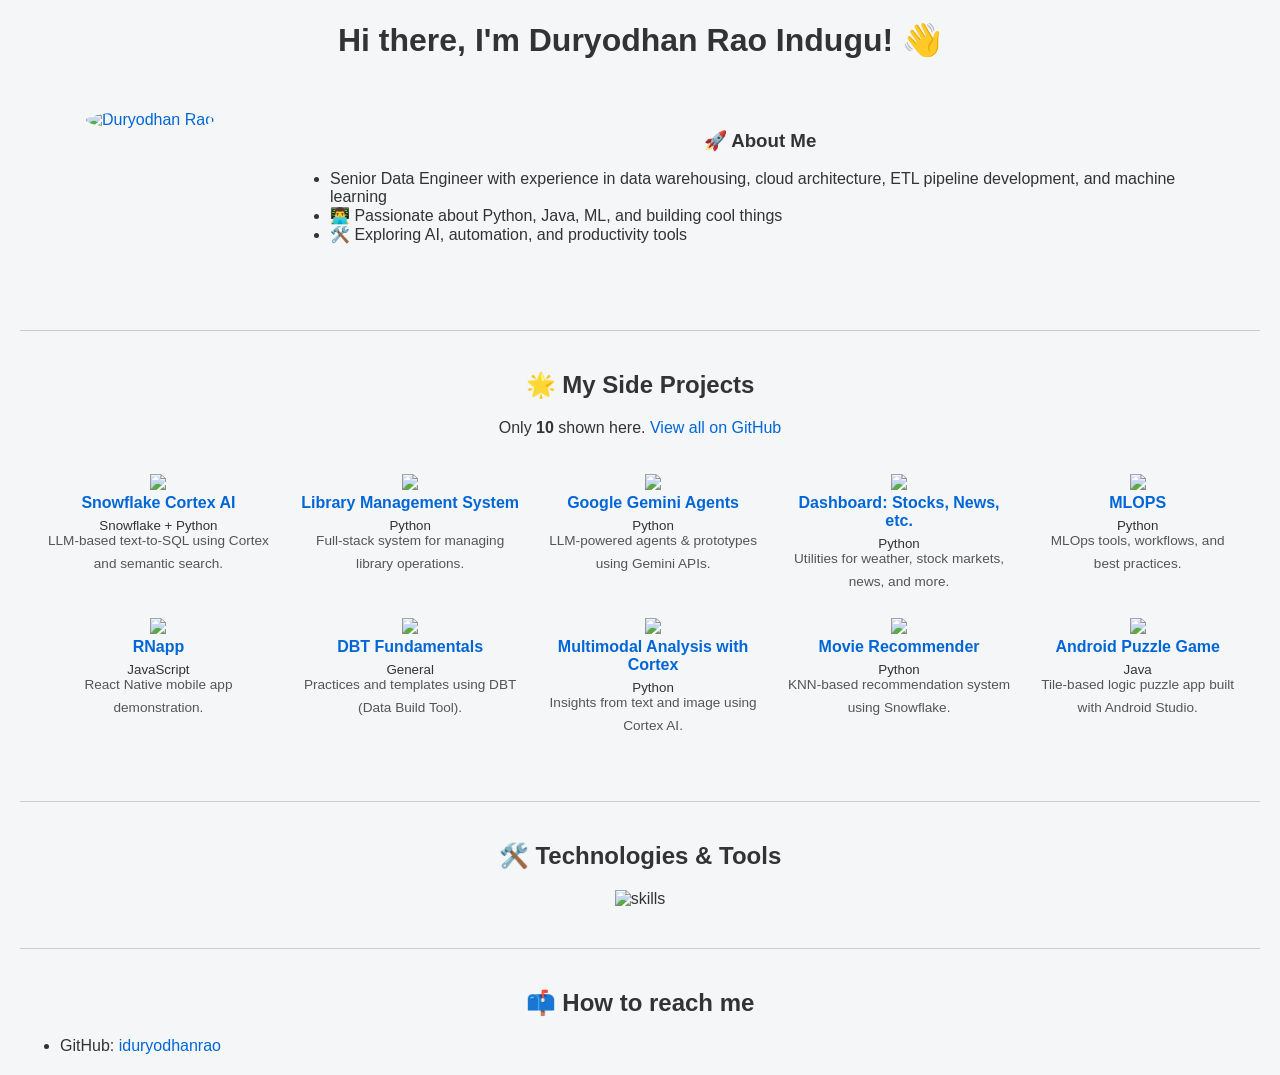
==== index.html @ 452b8145 "Update index.html" ====
<!DOCTYPE html>
<html lang="en">
<head>
  <meta charset="UTF-8" />
  <meta name="viewport" content="width=device-width, initial-scale=1.0" />
  <title>Duryodhan Rao Indugu – Portfolio</title>
  <style>
    body {
      font-family: Arial, sans-serif;
      margin: 20px;
      background-color: #f4f6f8;
      color: #333;
    }
    h1, h2, h3 {
      text-align: center;
    }
    table {
      width: 100%;
      border-spacing: 20px;
    }
    td {
      vertical-align: top;
      text-align: center;
    }
    .profile-table td {
      vertical-align: top;
      padding: 10px;
    }
    .profile-pic img {
      border-radius: 50%;
    }
    ul {
      text-align: left;
      margin-top: 0;
    }
    a {
      color: #0366d6;
      text-decoration: none;
    }
    sup {
      font-size: 0.85em;
      color: #555;
    }
    hr {
      margin: 40px 0;
      border: 0;
      border-top: 1px solid #ccc;
    }
    @media screen and (max-width: 768px) {
      .profile-table, .projects-table {
        display: block;
      }
      .projects-table td {
        width: 100%;
        display: block;
        margin-bottom: 20px;
      }
    }
  </style>
</head>
<body>

  <h1>Hi there, I'm Duryodhan Rao Indugu! 👋</h1>

  <table class="profile-table">
    <tr>
      <td class="profile-pic" width="200">
        <a href="https://github.com/iduryodhanrao">
          <img src="https://avatars.githubusercontent.com/u/63735933?v=4" width="180" alt="Duryodhan Rao" />
        </a>
      </td>
      <td>
        <h3>🚀 About Me</h3>
        <ul>
          <li>Senior Data Engineer with experience in data warehousing, cloud architecture, ETL pipeline development, and machine learning</li>
          <li>👨‍💻 Passionate about Python, Java, ML, and building cool things</li>
          <li>🛠️ Exploring AI, automation, and productivity tools</li>
        </ul>
      </td>
    </tr>
  </table>

  <hr>
  
  <h2>🌟 My Side Projects</h2>
  <p style="text-align:center">
    Only <strong>10</strong> shown here. 
    <a href="https://github.com/search?q=user:iduryodhanrao&sort=updated&order=desc&type=repositories">View all on GitHub</a>
  </p>

  <table class="projects-table">
    <tr>
      <td>
        <a href="https://github.com/iduryodhanrao/snowflake/tree/main/agents-using-snowflake-cortex-ai">
          <img src="https://skillicons.dev/icons?i=python" width="32" /><br/>
          <b>Snowflake Cortex AI</b>
        </a><br/>
        <sub>Snowflake + Python</sub><br/>
        <sup>LLM-based text-to-SQL using Cortex and semantic search.</sup>
      </td>
      <td>
        <a href="https://github.com/iduryodhanrao/mylibrary">
          <img src="https://skillicons.dev/icons?i=python" width="32" /><br/>
          <b>Library Management System</b>
        </a><br/>
        <sub>Python</sub><br/>
        <sup>Full-stack system for managing library operations.</sup>
      </td>
      <td>
        <a href="https://github.com/iduryodhanrao/google-gemini-agents">
          <img src="https://skillicons.dev/icons?i=bots" width="32" /><br/>
          <b>Google Gemini Agents</b>
        </a><br/>
        <sub>Python</sub><br/>
        <sup>LLM-powered agents & prototypes using Gemini APIs.</sup>
      </td>
      <td>
        <a href="https://github.com/iduryodhanrao/my-quick-tools">
          <img src="https://skillicons.dev/icons?i=python" width="32" /><br/>
          <b>Dashboard: Stocks, News, etc.</b>
        </a><br/>
        <sub>Python</sub><br/>
        <sup>Utilities for weather, stock markets, news, and more.</sup>
      </td>
      <td>
        <a href="https://github.com/iduryodhanrao/MLOPS">
          <img src="https://skillicons.dev/icons?i=python" width="32" /><br/>
          <b>MLOPS</b>
        </a><br/>
        <sub>Python</sub><br/>
        <sup>MLOps tools, workflows, and best practices.</sup>
      </td>
    </tr>
    <tr>
      <td>
        <a href="https://github.com/iduryodhanrao/RNapp">
          <img src="https://skillicons.dev/icons?i=javascript" width="32" /><br/>
          <b>RNapp</b>
        </a><br/>
        <sub>JavaScript</sub><br/>
        <sup>React Native mobile app demonstration.</sup>
      </td>
      <td>
        <a href="https://github.com/iduryodhanrao/DBTfundamentals">
          <img src="https://skillicons.dev/icons?i=github" width="32" /><br/>
          <b>DBT Fundamentals</b>
        </a><br/>
        <sub>General</sub><br/>
        <sup>Practices and templates using DBT (Data Build Tool).</sup>
      </td>
      <td>
        <a href="https://github.com/iduryodhanrao/snowflake/tree/main/cortex-aisql">
          <img src="https://skillicons.dev/icons?i=python" width="32" /><br/>
          <b>Multimodal Analysis with Cortex</b>
        </a><br/>
        <sub>Python</sub><br/>
        <sup>Insights from text and image using Cortex AI.</sup>
      </td>
      <td>
        <a href="https://github.com/iduryodhanrao/snowflake/tree/main/knn-recommendation-model">
          <img src="https://skillicons.dev/icons?i=python" width="32" /><br/>
          <b>Movie Recommender</b>
        </a><br/>
        <sub>Python</sub><br/>
        <sup>KNN-based recommendation system using Snowflake.</sup>
      </td>
      <td>
        <a href="https://github.com/iduryodhanrao/androidpuzzlegame">
          <img src="https://skillicons.dev/icons?i=java" width="32" /><br/>
          <b>Android Puzzle Game</b>
        </a><br/>
        <sub>Java</sub><br/>
        <sup>Tile-based logic puzzle app built with Android Studio.</sup>
      </td>
    </tr>
  </table>

  <hr>

  <h2>🛠️ Technologies & Tools</h2>
  <p style="text-align:center;">
    <img src="https://skillicons.dev/icons?i=python,java,aws,docker,c,fastapi,gcp,kafka,kubernetes,linux,bots,js,git,github,androidstudio,snowflake,dbtlabs,tableau" alt="skills" />
  </p>

  <hr>

  <h2>📫 How to reach me</h2>
  <ul>
    <li>GitHub: <a href="https://github.com/iduryodhanrao">iduryodhanrao</a></li>
  </ul>

</body>
</html>
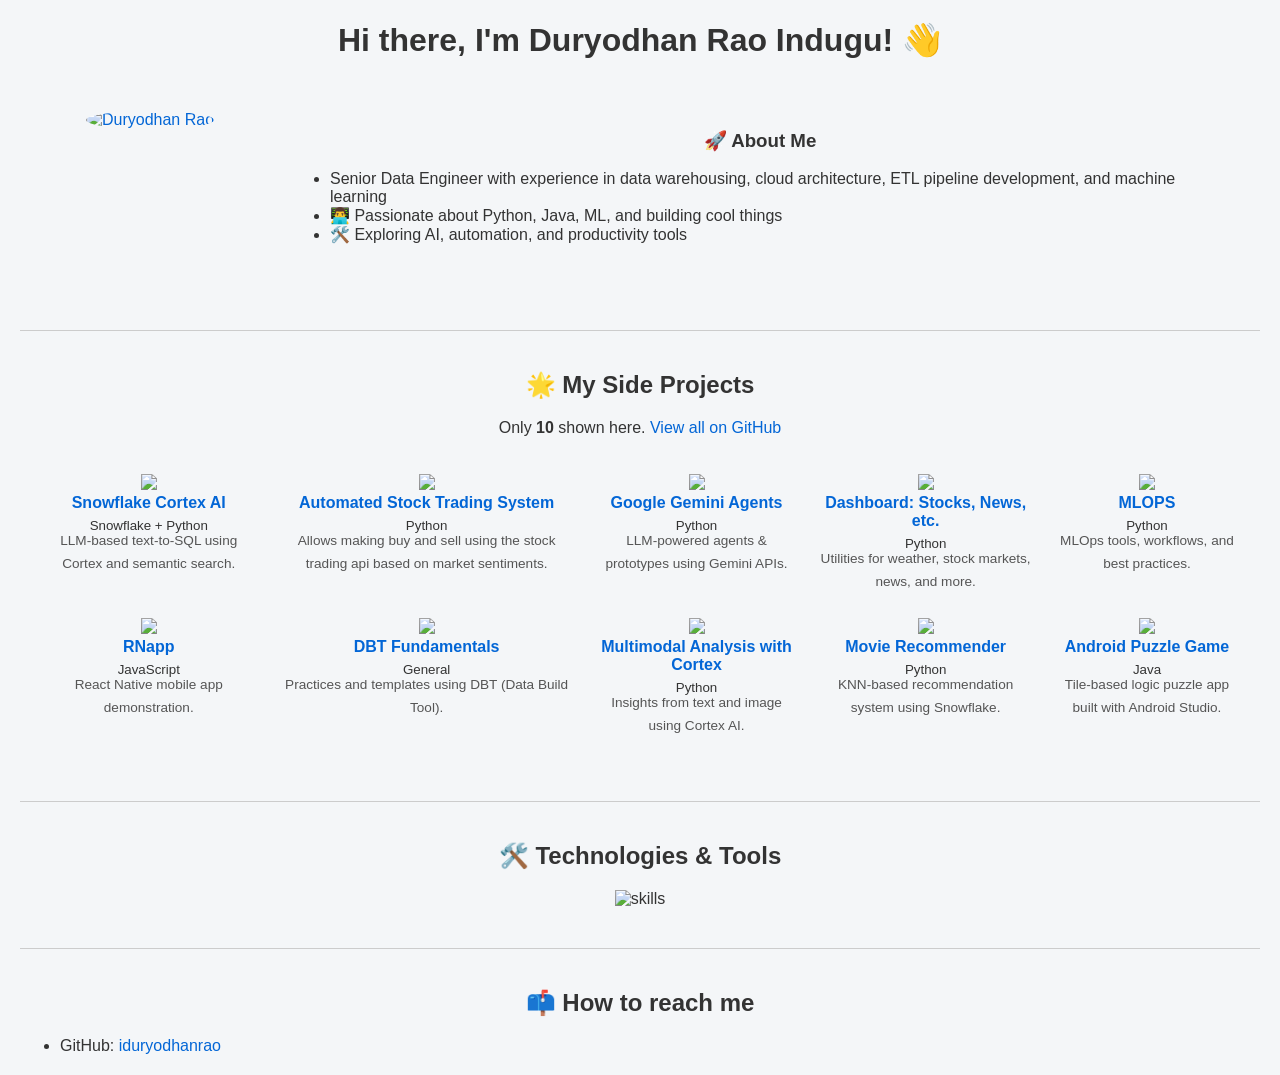
==== commit ec576e6e: "Update index.html" ====
--- a/index.html
+++ b/index.html
@@ -99,12 +99,12 @@
         <sup>LLM-based text-to-SQL using Cortex and semantic search.</sup>
       </td>
       <td>
-        <a href="https://github.com/iduryodhanrao/mylibrary">
+        <a href="https://github.com/iduryodhanrao/stocktrading">
           <img src="https://skillicons.dev/icons?i=python" width="32" /><br/>
-          <b>Library Management System</b>
+          <b>Automated Stock Trading System</b>
         </a><br/>
         <sub>Python</sub><br/>
-        <sup>Full-stack system for managing library operations.</sup>
+        <sup> Allows making buy and sell using the stock trading api based on market sentiments.</sup>
       </td>
       <td>
         <a href="https://github.com/iduryodhanrao/google-gemini-agents">
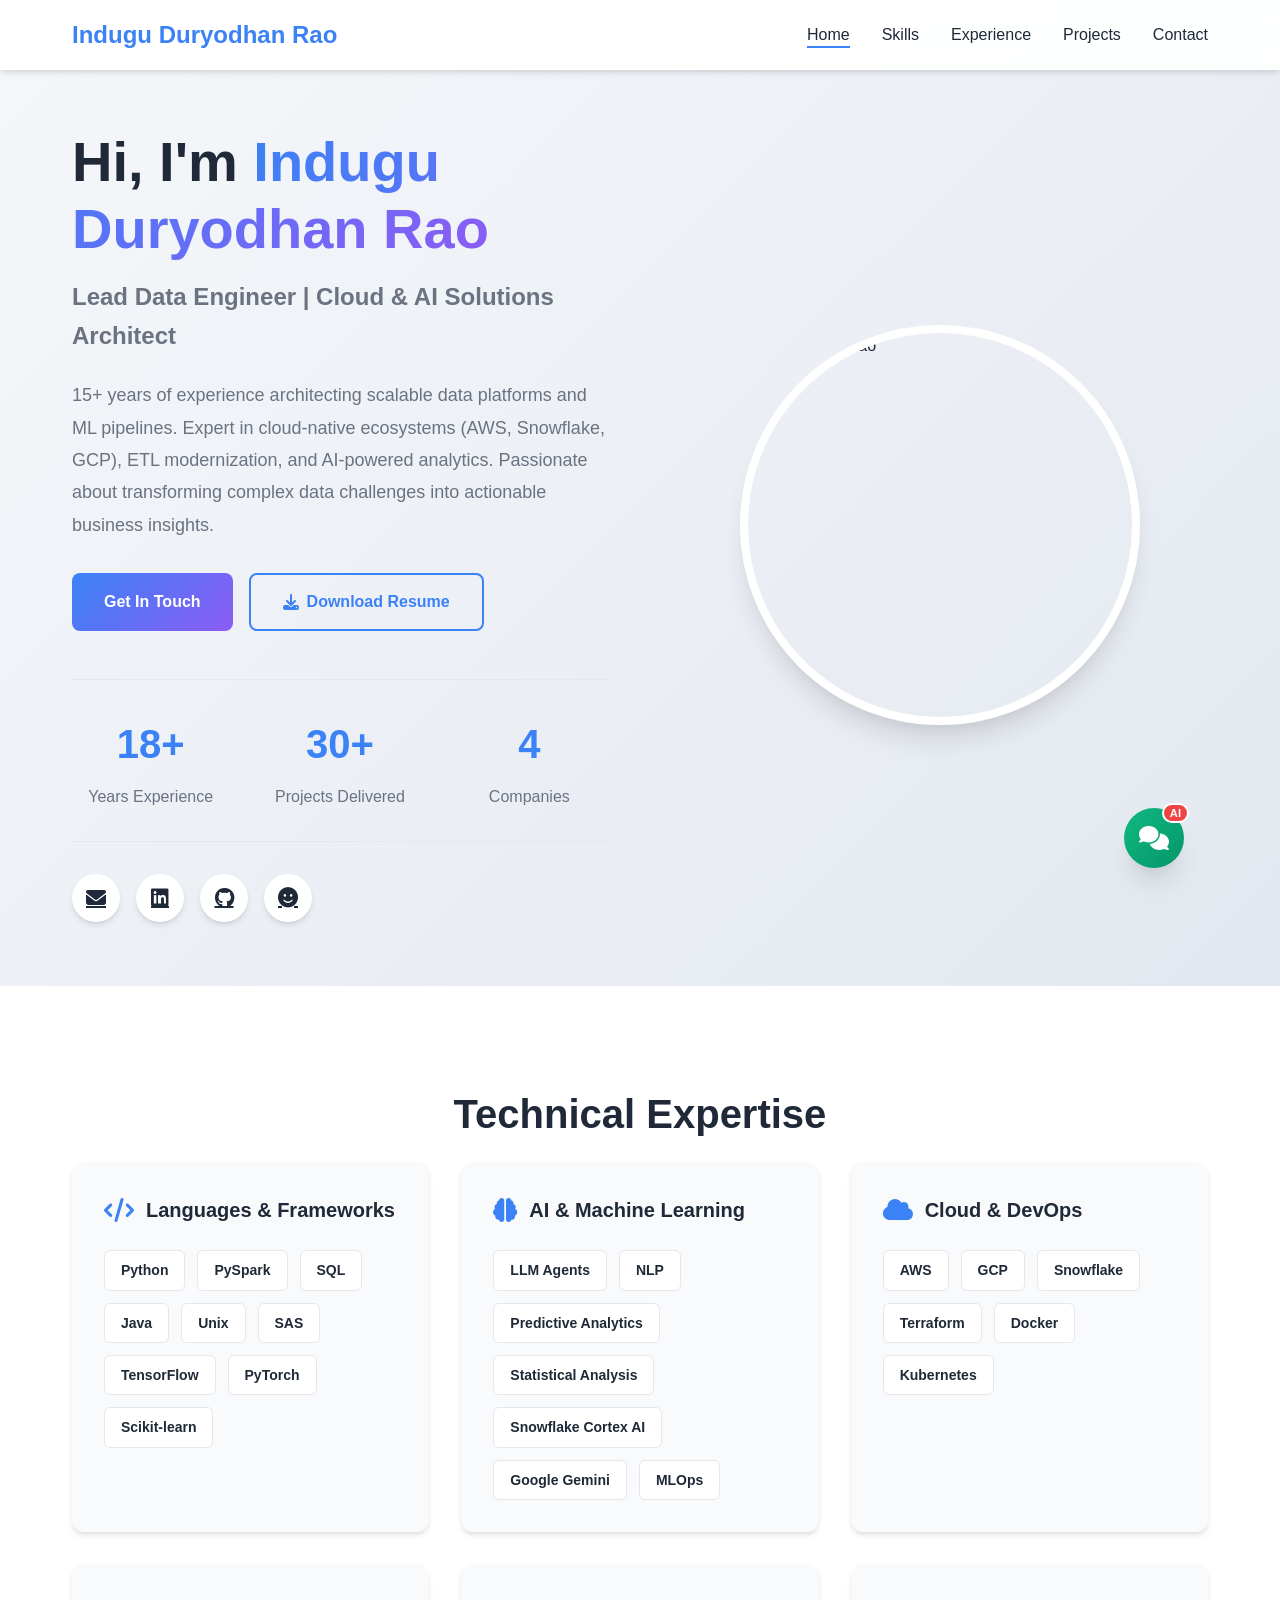
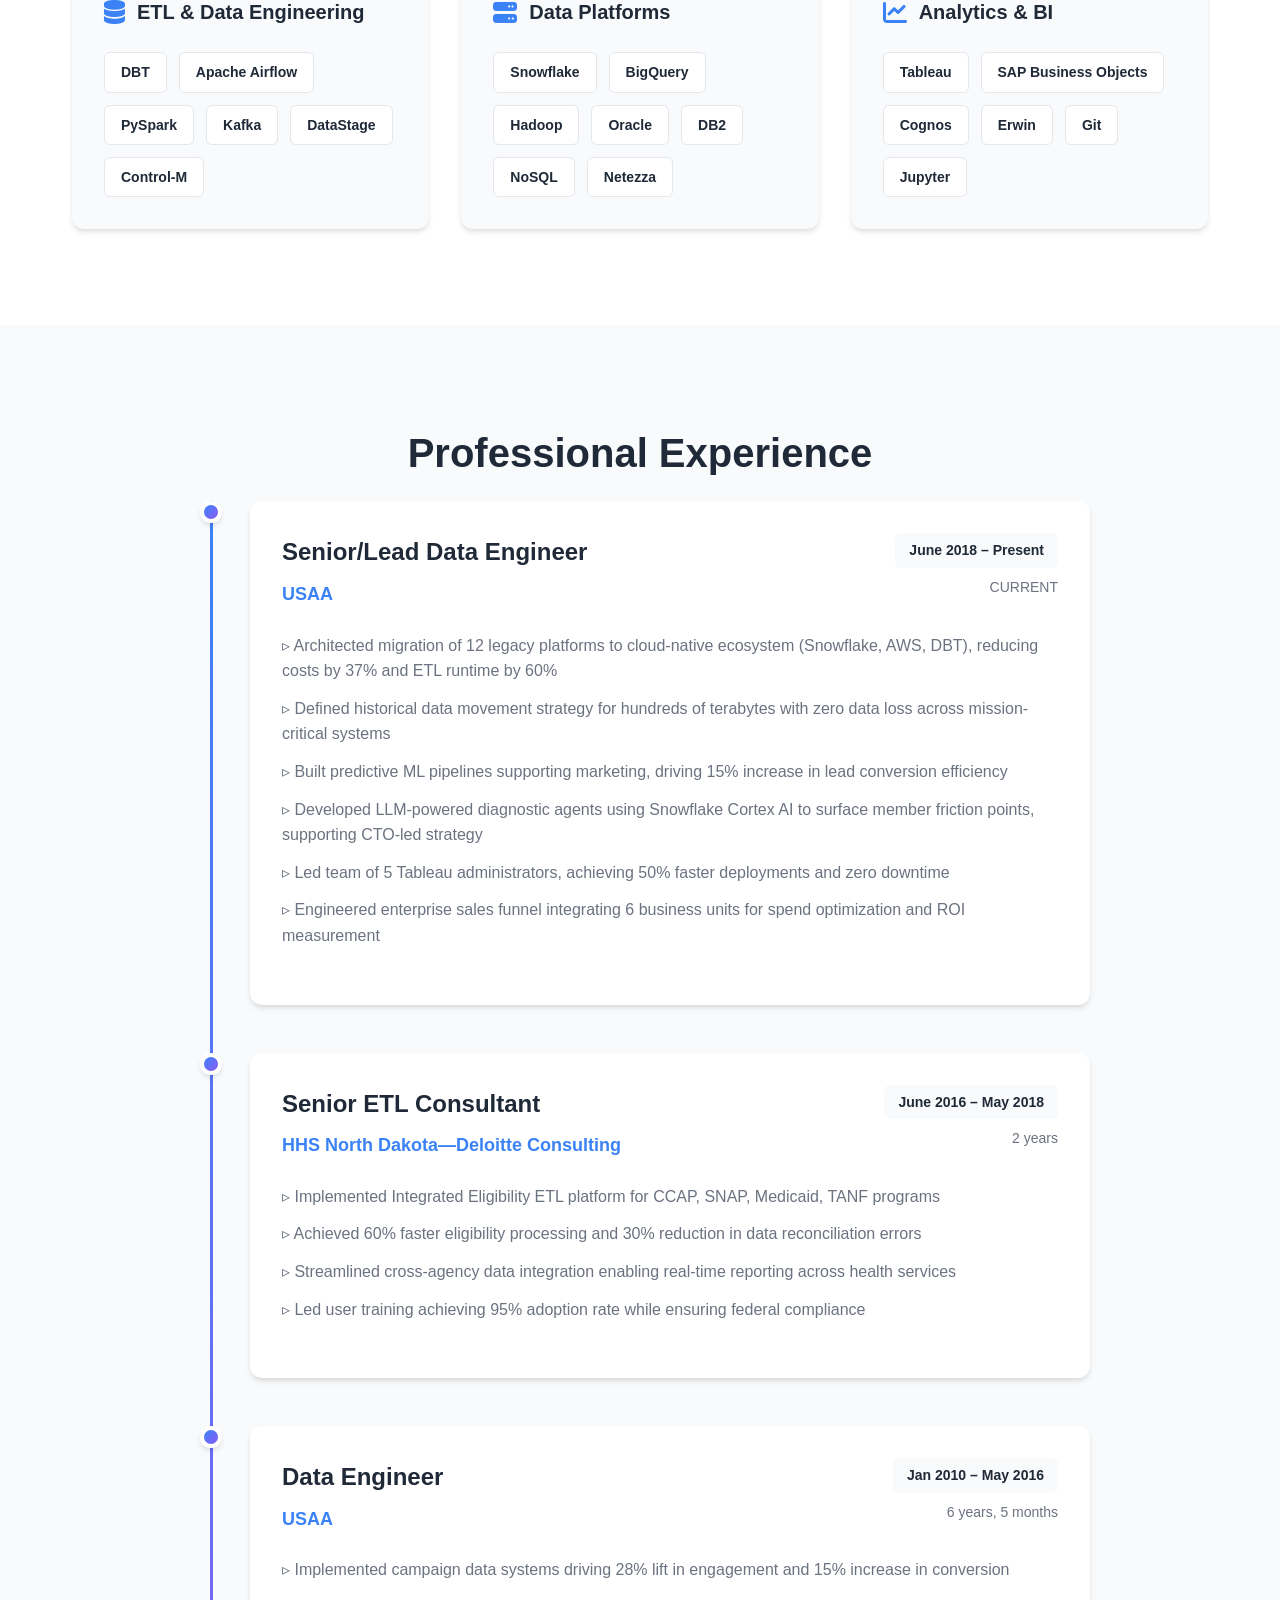
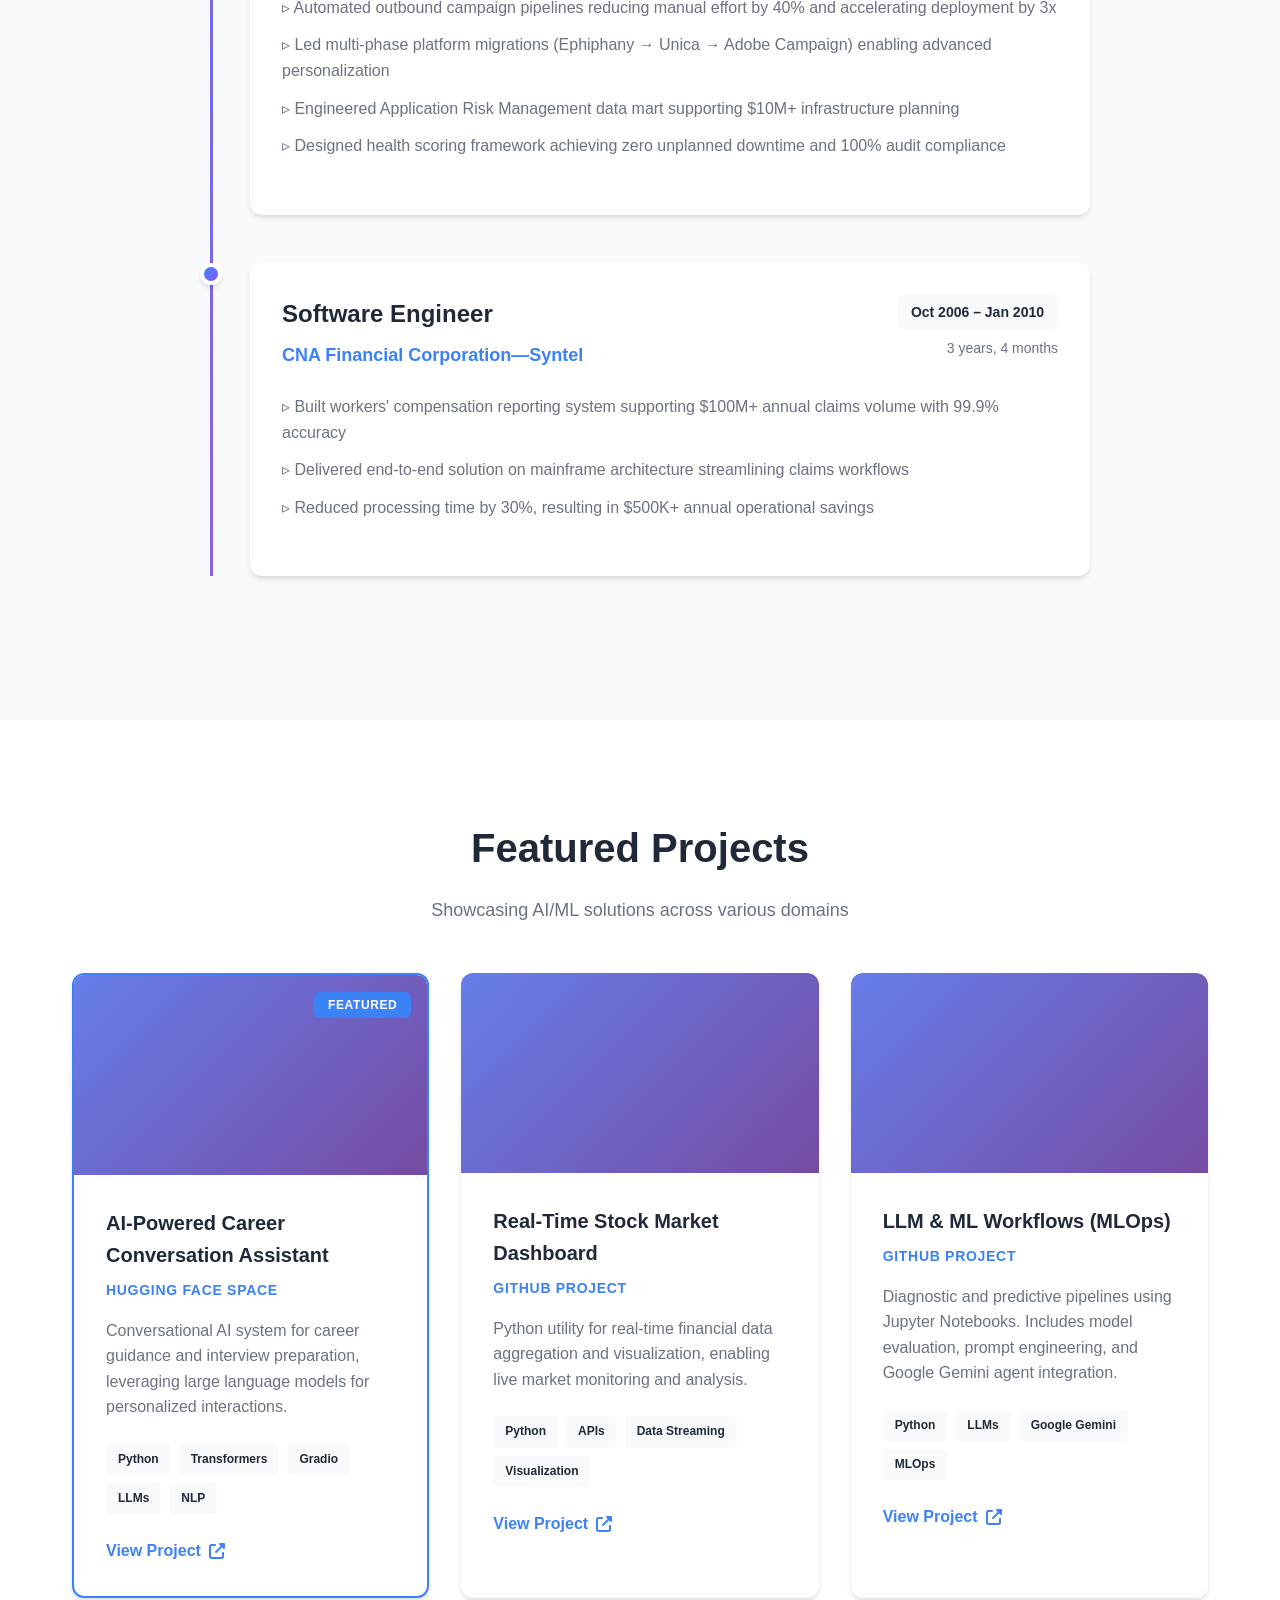
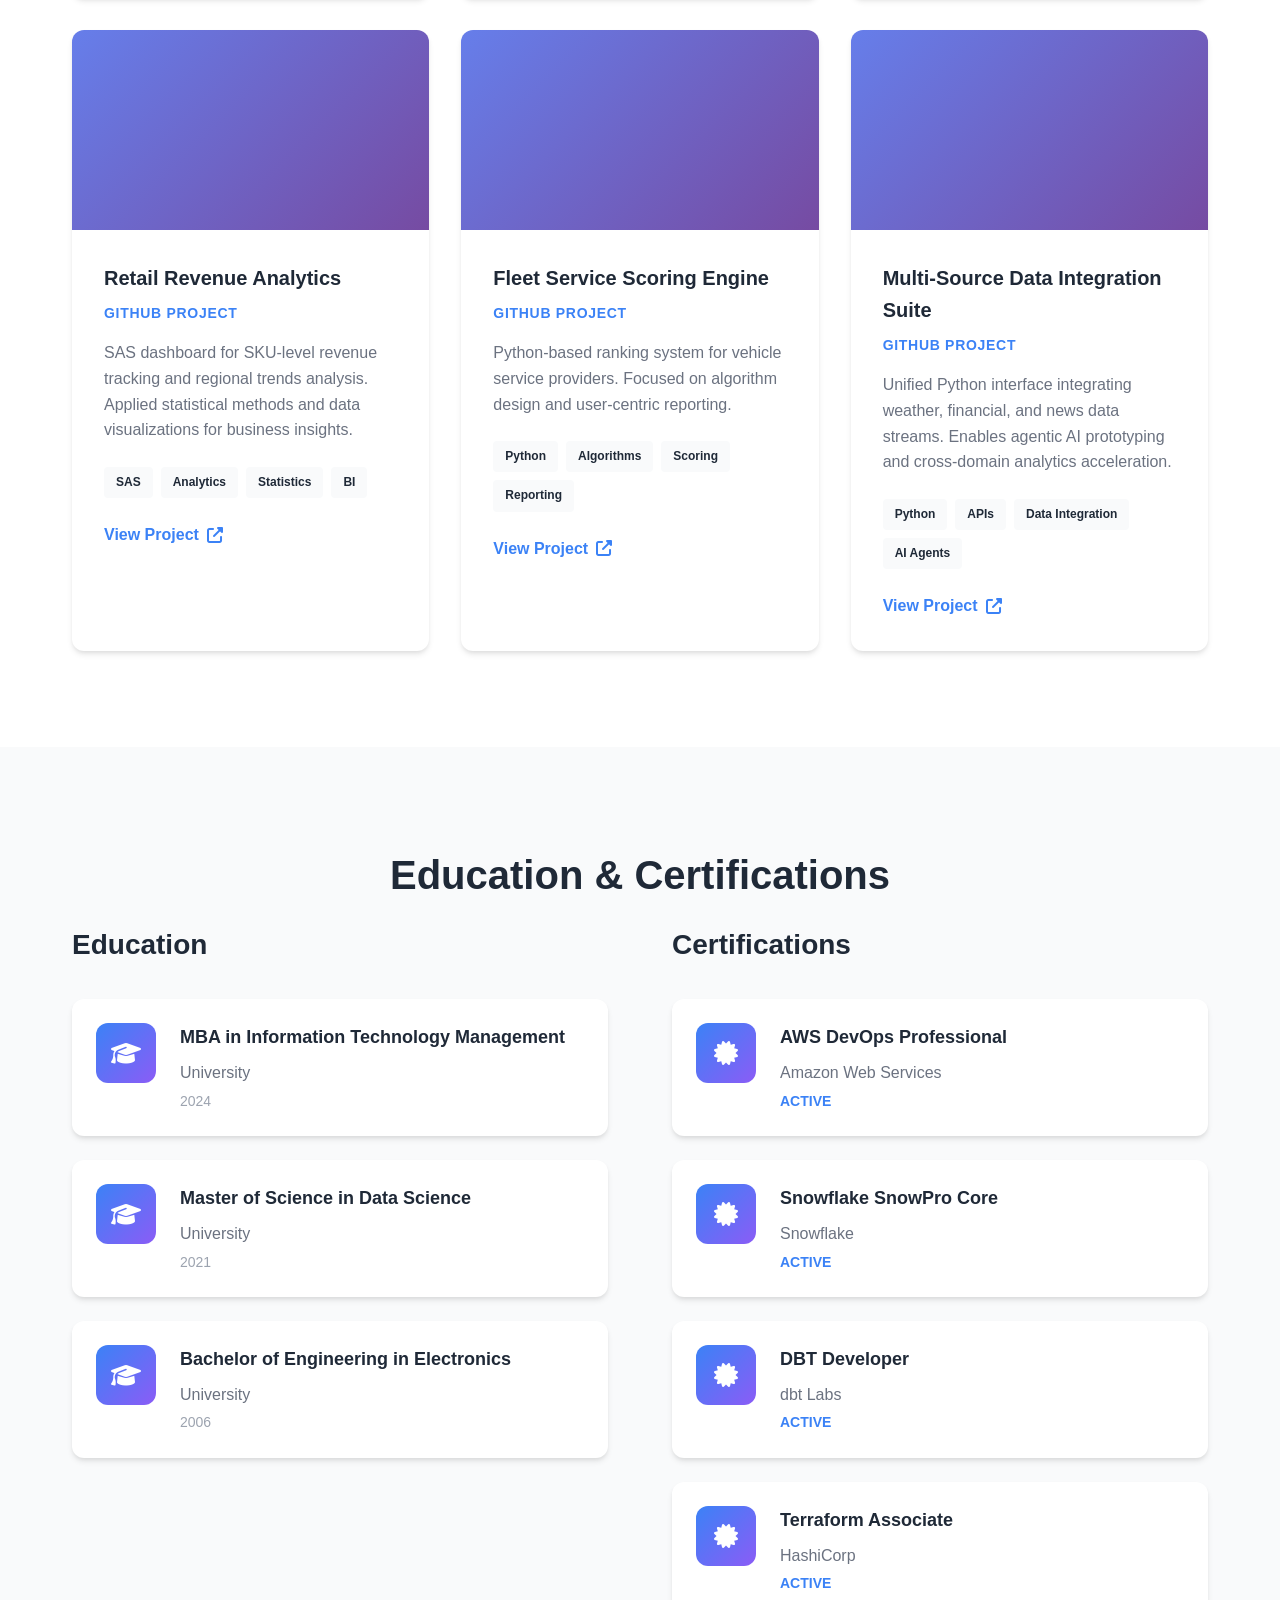
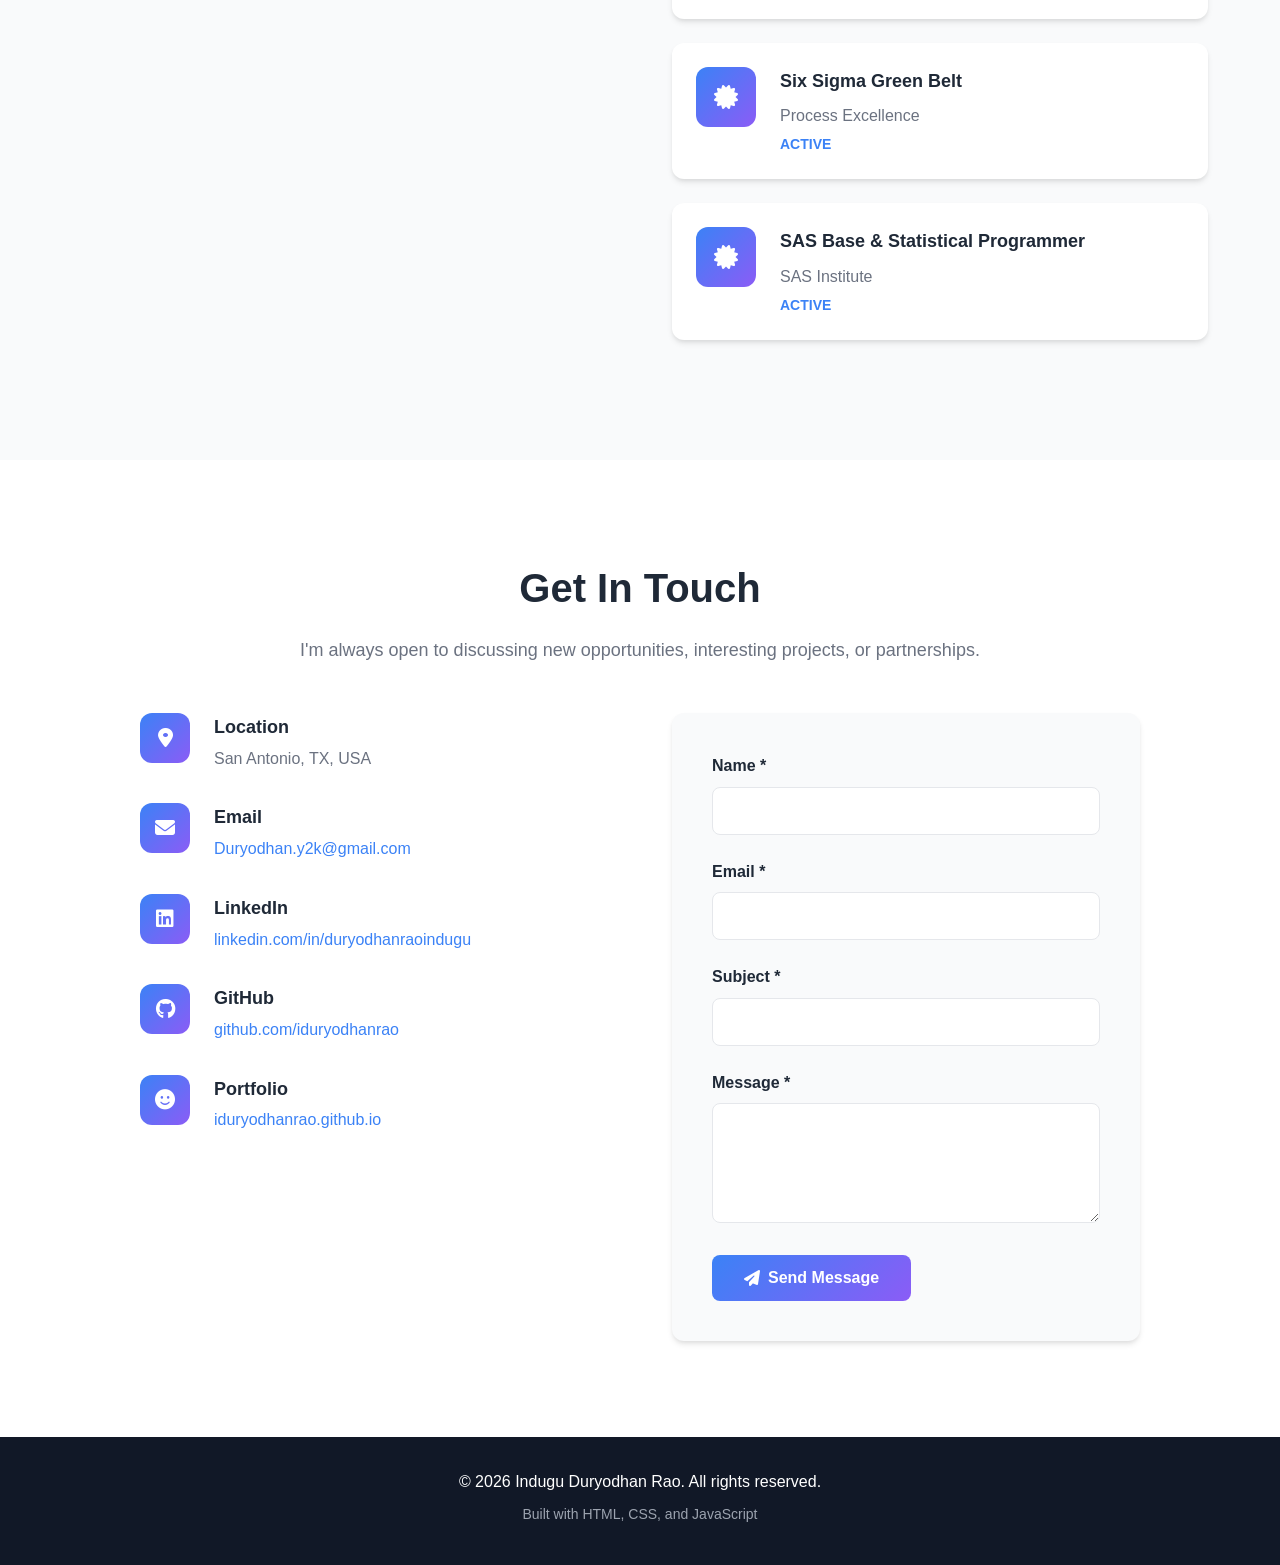
==== commit 8bae0ccd: "Update and rename profile.html to index.html" ====
--- a/index.html
+++ b/index.html
@@ -1,193 +1,685 @@
-<!DOCTYPE html>
-<html lang="en">
-<head>
-  <meta charset="UTF-8" />
-  <meta name="viewport" content="width=device-width, initial-scale=1.0" />
-  <title>Duryodhan Rao Indugu – Portfolio</title>
-  <style>
-    body {
-      font-family: Arial, sans-serif;
-      margin: 20px;
-      background-color: #f4f6f8;
-      color: #333;
-    }
-    h1, h2, h3 {
-      text-align: center;
-    }
-    table {
-      width: 100%;
-      border-spacing: 20px;
-    }
-    td {
-      vertical-align: top;
-      text-align: center;
-    }
-    .profile-table td {
-      vertical-align: top;
-      padding: 10px;
-    }
-    .profile-pic img {
-      border-radius: 50%;
-    }
-    ul {
-      text-align: left;
-      margin-top: 0;
-    }
-    a {
-      color: #0366d6;
-      text-decoration: none;
-    }
-    sup {
-      font-size: 0.85em;
-      color: #555;
-    }
-    hr {
-      margin: 40px 0;
-      border: 0;
-      border-top: 1px solid #ccc;
-    }
-    @media screen and (max-width: 768px) {
-      .profile-table, .projects-table {
-        display: block;
-      }
-      .projects-table td {
-        width: 100%;
-        display: block;
-        margin-bottom: 20px;
-      }
-    }
-  </style>
-</head>
-<body>
-
-  <h1>Hi there, I'm Duryodhan Rao Indugu! 👋</h1>
-
-  <table class="profile-table">
-    <tr>
-      <td class="profile-pic" width="200">
-        <a href="https://github.com/iduryodhanrao">
-          <img src="https://avatars.githubusercontent.com/u/63735933?v=4" width="180" alt="Duryodhan Rao" />
-        </a>
-      </td>
-      <td>
-        <h3>🚀 About Me</h3>
-        <ul>
-          <li>Senior Data Engineer with experience in data warehousing, cloud architecture, ETL pipeline development, and machine learning</li>
-          <li>👨‍💻 Passionate about Python, Java, ML, and building cool things</li>
-          <li>🛠️ Exploring AI, automation, and productivity tools</li>
-        </ul>
-      </td>
-    </tr>
-  </table>
-
-  <hr>
-  
-  <h2>🌟 My Side Projects</h2>
-  <p style="text-align:center">
-    Only <strong>10</strong> shown here. 
-    <a href="https://github.com/search?q=user:iduryodhanrao&sort=updated&order=desc&type=repositories">View all on GitHub</a>
-  </p>
-
-  <table class="projects-table">
-    <tr>
-      <td>
-        <a href="https://github.com/iduryodhanrao/snowflake/tree/main/agents-using-snowflake-cortex-ai">
-          <img src="https://skillicons.dev/icons?i=python" width="32" /><br/>
-          <b>Snowflake Cortex AI</b>
-        </a><br/>
-        <sub>Snowflake + Python</sub><br/>
-        <sup>LLM-based text-to-SQL using Cortex and semantic search.</sup>
-      </td>
-      <td>
-        <a href="https://github.com/iduryodhanrao/stocktrading">
-          <img src="https://skillicons.dev/icons?i=python" width="32" /><br/>
-          <b>Automated Stock Trading System</b>
-        </a><br/>
-        <sub>Python</sub><br/>
-        <sup> Allows making buy and sell using the stock trading api based on market sentiments.</sup>
-      </td>
-      <td>
-        <a href="https://github.com/iduryodhanrao/google-gemini-agents">
-          <img src="https://skillicons.dev/icons?i=bots" width="32" /><br/>
-          <b>Google Gemini Agents</b>
-        </a><br/>
-        <sub>Python</sub><br/>
-        <sup>LLM-powered agents & prototypes using Gemini APIs.</sup>
-      </td>
-      <td>
-        <a href="https://github.com/iduryodhanrao/my-quick-tools">
-          <img src="https://skillicons.dev/icons?i=python" width="32" /><br/>
-          <b>Dashboard: Stocks, News, etc.</b>
-        </a><br/>
-        <sub>Python</sub><br/>
-        <sup>Utilities for weather, stock markets, news, and more.</sup>
-      </td>
-      <td>
-        <a href="https://github.com/iduryodhanrao/MLOPS">
-          <img src="https://skillicons.dev/icons?i=python" width="32" /><br/>
-          <b>MLOPS</b>
-        </a><br/>
-        <sub>Python</sub><br/>
-        <sup>MLOps tools, workflows, and best practices.</sup>
-      </td>
-    </tr>
-    <tr>
-      <td>
-        <a href="https://github.com/iduryodhanrao/RNapp">
-          <img src="https://skillicons.dev/icons?i=javascript" width="32" /><br/>
-          <b>RNapp</b>
-        </a><br/>
-        <sub>JavaScript</sub><br/>
-        <sup>React Native mobile app demonstration.</sup>
-      </td>
-      <td>
-        <a href="https://github.com/iduryodhanrao/DBTfundamentals">
-          <img src="https://skillicons.dev/icons?i=github" width="32" /><br/>
-          <b>DBT Fundamentals</b>
-        </a><br/>
-        <sub>General</sub><br/>
-        <sup>Practices and templates using DBT (Data Build Tool).</sup>
-      </td>
-      <td>
-        <a href="https://github.com/iduryodhanrao/snowflake/tree/main/cortex-aisql">
-          <img src="https://skillicons.dev/icons?i=python" width="32" /><br/>
-          <b>Multimodal Analysis with Cortex</b>
-        </a><br/>
-        <sub>Python</sub><br/>
-        <sup>Insights from text and image using Cortex AI.</sup>
-      </td>
-      <td>
-        <a href="https://github.com/iduryodhanrao/snowflake/tree/main/knn-recommendation-model">
-          <img src="https://skillicons.dev/icons?i=python" width="32" /><br/>
-          <b>Movie Recommender</b>
-        </a><br/>
-        <sub>Python</sub><br/>
-        <sup>KNN-based recommendation system using Snowflake.</sup>
-      </td>
-      <td>
-        <a href="https://github.com/iduryodhanrao/androidpuzzlegame">
-          <img src="https://skillicons.dev/icons?i=java" width="32" /><br/>
-          <b>Android Puzzle Game</b>
-        </a><br/>
-        <sub>Java</sub><br/>
-        <sup>Tile-based logic puzzle app built with Android Studio.</sup>
-      </td>
-    </tr>
-  </table>
-
-  <hr>
-
-  <h2>🛠️ Technologies & Tools</h2>
-  <p style="text-align:center;">
-    <img src="https://skillicons.dev/icons?i=python,java,aws,docker,c,fastapi,gcp,kafka,kubernetes,linux,bots,js,git,github,androidstudio,snowflake,dbtlabs,tableau" alt="skills" />
-  </p>
-
-  <hr>
-
-  <h2>📫 How to reach me</h2>
-  <ul>
-    <li>GitHub: <a href="https://github.com/iduryodhanrao">iduryodhanrao</a></li>
-  </ul>
-
-</body>
-</html>
+<!DOCTYPE html>
+<html lang="en">
+<head>
+    <meta charset="UTF-8">
+    <meta name="viewport" content="width=device-width, initial-scale=1.0">
+    <title>Indugu Duryodhan Rao - Lead Data Engineer</title>
+    <link rel="stylesheet" href="profile.css">
+    <link rel="stylesheet" href="https://cdnjs.cloudflare.com/ajax/libs/font-awesome/6.4.0/css/all.min.css">
+</head>
+<body>
+    <!-- Navigation -->
+    <nav class="navbar" id="navbar">
+        <div class="container">
+            <div class="nav-brand">Indugu Duryodhan Rao</div>
+            <ul class="nav-menu" id="navMenu">
+                <li><a href="#home">Home</a></li>
+                <li><a href="#skills">Skills</a></li>
+                <li><a href="#experience">Experience</a></li>
+                <li><a href="#projects">Projects</a></li>
+                <li><a href="#contact">Contact</a></li>
+            </ul>
+            <div class="hamburger" id="hamburger">
+                <span></span>
+                <span></span>
+                <span></span>
+            </div>
+        </div>
+    </nav>
+
+    <!-- Hero Section -->
+    <section id="home" class="hero">
+        <div class="container">
+            <div class="hero-content">
+                <div class="hero-text">
+                    <h1>Hi, I'm <span class="highlight">Indugu Duryodhan Rao</span></h1>
+                    <h2 class="subtitle">Lead Data Engineer | Cloud & AI Solutions Architect</h2>
+                    <p class="description">
+                        15+ years of experience architecting scalable data platforms and ML pipelines. 
+                        Expert in cloud-native ecosystems (AWS, Snowflake, GCP), ETL modernization, and AI-powered analytics. 
+                        Passionate about transforming complex data challenges into actionable business insights.
+                    </p>
+                    <div class="hero-buttons">
+                        <a href="#contact" class="btn btn-primary">Get In Touch</a>
+                        <a href="#" class="btn btn-secondary" id="downloadResume">
+                            <i class="fas fa-download"></i> Download Resume
+                        </a>
+                    </div>
+                    <div class="stats">
+                        <div class="stat-item">
+                            <h3>18+</h3>
+                            <p>Years Experience</p>
+                        </div>
+                        <div class="stat-item">
+                            <h3>30+</h3>
+                            <p>Projects Delivered</p>
+                        </div>
+                        <div class="stat-item">
+                            <h3>4</h3>
+                            <p>Companies</p>
+                        </div>
+                    </div>
+                    <div class="social-links">
+                        <a href="mailto:Duryodhan.y2k@gmail.com" title="Email"><i class="fas fa-envelope"></i></a>
+                        <a href="https://linkedin.com/in/duryodhanraoindugu" target="_blank" title="LinkedIn"><i class="fab fa-linkedin"></i></a>
+                        <a href="https://github.com/iduryodhanrao" target="_blank" title="GitHub"><i class="fab fa-github"></i></a>
+                        <a href="https://huggingface.co/iduryodhanrao" target="_blank" title="Hugging Face"><i class="fas fa-smile"></i></a>
+                    </div>
+                </div>
+                <div class="hero-image">
+                    <div class="image-wrapper">
+                        <img src="images/profile.png" alt="Duryodhan Rao" id="profileImage">
+                    </div>
+                </div>
+            </div>
+        </div>
+    </section>
+
+    <!-- Skills Section -->
+    <section id="skills" class="skills">
+        <div class="container">
+            <h2 class="section-title">Technical Expertise</h2>
+            <div class="skills-grid">
+                
+                <!-- Languages & Frameworks -->
+                <div class="skill-category">
+                    <h3><i class="fas fa-code"></i> Languages & Frameworks</h3>
+                    <div class="skill-tags">
+                        <span class="skill-tag">Python</span>
+                        <span class="skill-tag">PySpark</span>
+                        <span class="skill-tag">SQL</span>
+                        <span class="skill-tag">Java</span>
+                        <span class="skill-tag">Unix</span>
+                        <span class="skill-tag">SAS</span>
+                        <span class="skill-tag">TensorFlow</span>
+                        <span class="skill-tag">PyTorch</span>
+                        <span class="skill-tag">Scikit-learn</span>
+                    </div>
+                </div>
+
+                <!-- AI & Machine Learning -->
+                <div class="skill-category">
+                    <h3><i class="fas fa-brain"></i> AI & Machine Learning</h3>
+                    <div class="skill-tags">
+                        <span class="skill-tag">LLM Agents</span>
+                        <span class="skill-tag">NLP</span>
+                        <span class="skill-tag">Predictive Analytics</span>
+                        <span class="skill-tag">Statistical Analysis</span>
+                        <span class="skill-tag">Snowflake Cortex AI</span>
+                        <span class="skill-tag">Google Gemini</span>
+                        <span class="skill-tag">MLOps</span>
+                    </div>
+                </div>
+
+                <!-- Cloud Platforms -->
+                <div class="skill-category">
+                    <h3><i class="fas fa-cloud"></i> Cloud & DevOps</h3>
+                    <div class="skill-tags">
+                        <span class="skill-tag">AWS</span>
+                        <span class="skill-tag">GCP</span>
+                        <span class="skill-tag">Snowflake</span>
+                        <span class="skill-tag">Terraform</span>
+                        <span class="skill-tag">Docker</span>
+                        <span class="skill-tag">Kubernetes</span>
+                    </div>
+                </div>
+
+                <!-- Data Engineering -->
+                <div class="skill-category">
+                    <h3><i class="fas fa-database"></i> ETL & Data Engineering</h3>
+                    <div class="skill-tags">
+                        <span class="skill-tag">DBT</span>
+                        <span class="skill-tag">Apache Airflow</span>
+                        <span class="skill-tag">PySpark</span>
+                        <span class="skill-tag">Kafka</span>
+                        <span class="skill-tag">DataStage</span>
+                        <span class="skill-tag">Control-M</span>
+                    </div>
+                </div>
+
+                <!-- Databases -->
+                <div class="skill-category">
+                    <h3><i class="fas fa-server"></i> Data Platforms</h3>
+                    <div class="skill-tags">
+                        <span class="skill-tag">Snowflake</span>
+                        <span class="skill-tag">BigQuery</span>
+                        <span class="skill-tag">Hadoop</span>
+                        <span class="skill-tag">Oracle</span>
+                        <span class="skill-tag">DB2</span>
+                        <span class="skill-tag">NoSQL</span>
+                        <span class="skill-tag">Netezza</span>
+                    </div>
+                </div>
+
+                <!-- Tools & Others -->
+                <div class="skill-category">
+                    <h3><i class="fas fa-chart-line"></i> Analytics & BI</h3>
+                    <div class="skill-tags">
+                        <span class="skill-tag">Tableau</span>
+                        <span class="skill-tag">SAP Business Objects</span>
+                        <span class="skill-tag">Cognos</span>
+                        <span class="skill-tag">Erwin</span>
+                        <span class="skill-tag">Git</span>
+                        <span class="skill-tag">Jupyter</span>
+                    </div>
+                </div>
+            </div>
+        </div>
+    </section>
+
+    <!-- Experience Section -->
+    <section id="experience" class="experience">
+        <div class="container">
+            <h2 class="section-title">Professional Experience</h2>
+            <div class="timeline">
+                
+                <!-- Experience Item 1 -->
+                <div class="timeline-item">
+                    <div class="timeline-marker"></div>
+                    <div class="timeline-content">
+                        <div class="company-header">
+                            <div>
+                                <h3>Senior/Lead Data Engineer</h3>
+                                <h4><a href="https://www.usaa.com" target="_blank">USAA</a></h4>
+                            </div>
+                            <div class="timeline-date">
+                                <span class="badge">June 2018 – Present</span>
+                                <span class="duration">CURRENT</span>
+                            </div>
+                        </div>
+                        <ul class="achievements">
+                            <li>▹ Architected migration of 12 legacy platforms to cloud-native ecosystem (Snowflake, AWS, DBT), reducing costs by 37% and ETL runtime by 60%</li>
+                            <li>▹ Defined historical data movement strategy for hundreds of terabytes with zero data loss across mission-critical systems</li>
+                            <li>▹ Built predictive ML pipelines supporting marketing, driving 15% increase in lead conversion efficiency</li>
+                            <li>▹ Developed LLM-powered diagnostic agents using Snowflake Cortex AI to surface member friction points, supporting CTO-led strategy</li>
+                            <li>▹ Led team of 5 Tableau administrators, achieving 50% faster deployments and zero downtime</li>
+                            <li>▹ Engineered enterprise sales funnel integrating 6 business units for spend optimization and ROI measurement</li>
+                        </ul>
+                        <div class="company-logo">
+                            <img src="images/usaa.png" alt="USAA" onerror="this.style.display='none'">
+                        </div>
+                    </div>
+                </div>
+
+                <!-- Experience Item 2 -->
+                <div class="timeline-item">
+                    <div class="timeline-marker"></div>
+                    <div class="timeline-content">
+                        <div class="company-header">
+                            <div>
+                                <h3>Senior ETL Consultant</h3>
+                                <h4><a href="https://www.deloitte.com" target="_blank">HHS North Dakota—Deloitte Consulting</a></h4>
+                            </div>
+                            <div class="timeline-date">
+                                <span class="badge">June 2016 – May 2018</span>
+                                <span class="duration">2 years</span>
+                            </div>
+                        </div>
+                        <ul class="achievements">
+                            <li>▹ Implemented Integrated Eligibility ETL platform for CCAP, SNAP, Medicaid, TANF programs</li>
+                            <li>▹ Achieved 60% faster eligibility processing and 30% reduction in data reconciliation errors</li>
+                            <li>▹ Streamlined cross-agency data integration enabling real-time reporting across health services</li>
+                            <li>▹ Led user training achieving 95% adoption rate while ensuring federal compliance</li>
+                        </ul>
+                        <div class="company-logo">
+                            <img src="images/deloitte.png" alt="Deloitte" onerror="this.style.display='none'">
+                        </div>
+                    </div>
+                </div>
+
+                <!-- Experience Item 3 -->
+                <div class="timeline-item">
+                    <div class="timeline-marker"></div>
+                    <div class="timeline-content">
+                        <div class="company-header">
+                            <div>
+                                <h3>Data Engineer</h3>
+                                <h4><a href="https://www.usaa.com" target="_blank">USAA</a></h4>
+                            </div>
+                            <div class="timeline-date">
+                                <span class="badge">Jan 2010 – May 2016</span>
+                                <span class="duration">6 years, 5 months</span>
+                            </div>
+                        </div>
+                        <ul class="achievements">
+                            <li>▹ Implemented campaign data systems driving 28% lift in engagement and 15% increase in conversion</li>
+                            <li>▹ Automated outbound campaign pipelines reducing manual effort by 40% and accelerating deployment by 3x</li>
+                            <li>▹ Led multi-phase platform migrations (Ephiphany → Unica → Adobe Campaign) enabling advanced personalization</li>
+                            <li>▹ Engineered Application Risk Management data mart supporting $10M+ infrastructure planning</li>
+                            <li>▹ Designed health scoring framework achieving zero unplanned downtime and 100% audit compliance</li>
+                        </ul>
+                        <div class="company-logo">
+                            <img src="images/usaa.png" alt="USAA" onerror="this.style.display='none'">
+                        </div>
+                    </div>
+                </div>
+
+                <!-- Experience Item 4 -->
+                <div class="timeline-item">
+                    <div class="timeline-marker"></div>
+                    <div class="timeline-content">
+                        <div class="company-header">
+                            <div>
+                                <h3>Software Engineer</h3>
+                                <h4><a href="https://www.cna.com" target="_blank">CNA Financial Corporation—Syntel</a></h4>
+                            </div>
+                            <div class="timeline-date">
+                                <span class="badge">Oct 2006 – Jan 2010</span>
+                                <span class="duration">3 years, 4 months</span>
+                            </div>
+                        </div>
+                        <ul class="achievements">
+                            <li>▹ Built workers' compensation reporting system supporting $100M+ annual claims volume with 99.9% accuracy</li>
+                            <li>▹ Delivered end-to-end solution on mainframe architecture streamlining claims workflows</li>
+                            <li>▹ Reduced processing time by 30%, resulting in $500K+ annual operational savings</li>
+                        </ul>
+                        <div class="company-logo">
+                            <img src="images/cna.png" alt="CNA" onerror="this.style.display='none'">
+                        </div>
+                    </div>
+                </div>
+
+            </div>
+        </div>
+    </section>
+
+    <!-- Projects Section -->
+    <section id="projects" class="projects">
+        <div class="container">
+            <h2 class="section-title">Featured Projects</h2>
+            <p class="section-subtitle">Showcasing AI/ML solutions across various domains</p>
+            
+            <div class="projects-grid">
+                
+                <!-- Project 1 -->
+                <div class="project-card featured">
+                    <div class="project-image">
+                        <img src="images/project1.jpg" alt="Project 1" onerror="this.style.display='none'">
+                        <div class="project-overlay">
+                            <span class="badge-featured">FEATURED</span>
+                        </div>
+                    </div>
+                    <div class="project-content">
+                        <h3>AI-Powered Career Conversation Assistant</h3>
+                        <p class="project-company">HUGGING FACE SPACE</p>
+                        <p class="project-description">
+                            Conversational AI system for career guidance and interview preparation, 
+                            leveraging large language models for personalized interactions.
+                        </p>
+                        <div class="project-tech">
+                            <span class="tech-tag">Python</span>
+                            <span class="tech-tag">Transformers</span>
+                            <span class="tech-tag">Gradio</span>
+                            <span class="tech-tag">LLMs</span>
+                            <span class="tech-tag">NLP</span>
+                        </div>
+                        <div class="project-links">
+                            <a href="https://huggingface.co/spaces/iduryodhanrao/career_conversation" target="_blank" class="project-link">
+                                View Project <i class="fas fa-external-link-alt"></i>
+                            </a>
+                        </div>
+                    </div>
+                </div>
+
+                <!-- Project 2 -->
+                <div class="project-card">
+                    <div class="project-image">
+                        <img src="images/project2.jpg" alt="Project 2" onerror="this.style.display='none'">
+                    </div>
+                    <div class="project-content">
+                        <h3>Real-Time Stock Market Dashboard</h3>
+                        <p class="project-company">GITHUB PROJECT</p>
+                        <p class="project-description">
+                            Python utility for real-time financial data aggregation and visualization, 
+                            enabling live market monitoring and analysis.
+                        </p>
+                        <div class="project-tech">
+                            <span class="tech-tag">Python</span>
+                            <span class="tech-tag">APIs</span>
+                            <span class="tech-tag">Data Streaming</span>
+                            <span class="tech-tag">Visualization</span>
+                        </div>
+                        <div class="project-links">
+                            <a href="https://github.com/iduryodhanrao" target="_blank" class="project-link">
+                                View Project <i class="fas fa-external-link-alt"></i>
+                            </a>
+                        </div>
+                    </div>
+                </div>
+
+                <!-- Project 3 -->
+                <div class="project-card">
+                    <div class="project-image">
+                        <img src="images/project3.jpg" alt="Project 3" onerror="this.style.display='none'">
+                    </div>
+                    <div class="project-content">
+                        <h3>LLM & ML Workflows (MLOps)</h3>
+                        <p class="project-company">GITHUB PROJECT</p>
+                        <p class="project-description">
+                            Diagnostic and predictive pipelines using Jupyter Notebooks. 
+                            Includes model evaluation, prompt engineering, and Google Gemini agent integration.
+                        </p>
+                        <div class="project-tech">
+                            <span class="tech-tag">Python</span>
+                            <span class="tech-tag">LLMs</span>
+                            <span class="tech-tag">Google Gemini</span>
+                            <span class="tech-tag">MLOps</span>
+                        </div>
+                        <div class="project-links">
+                            <a href="https://github.com/iduryodhanrao" target="_blank" class="project-link">
+                                View Project <i class="fas fa-external-link-alt"></i>
+                            </a>
+                        </div>
+                    </div>
+                </div>
+
+                <!-- Project 4 -->
+                <div class="project-card">
+                    <div class="project-image">
+                        <img src="images/project4.jpg" alt="Project 4" onerror="this.style.display='none'">
+                    </div>
+                    <div class="project-content">
+                        <h3>Retail Revenue Analytics</h3>
+                        <p class="project-company">GITHUB PROJECT</p>
+                        <p class="project-description">
+                            SAS dashboard for SKU-level revenue tracking and regional trends analysis. 
+                            Applied statistical methods and data visualizations for business insights.
+                        </p>
+                        <div class="project-tech">
+                            <span class="tech-tag">SAS</span>
+                            <span class="tech-tag">Analytics</span>
+                            <span class="tech-tag">Statistics</span>
+                            <span class="tech-tag">BI</span>
+                        </div>
+                        <div class="project-links">
+                            <a href="https://github.com/iduryodhanrao" target="_blank" class="project-link">
+                                View Project <i class="fas fa-external-link-alt"></i>
+                            </a>
+                        </div>
+                    </div>
+                </div>
+
+                <!-- Project 5 -->
+                <div class="project-card">
+                    <div class="project-image">
+                        <img src="images/project5.jpg" alt="Project 5" onerror="this.style.display='none'">
+                    </div>
+                    <div class="project-content">
+                        <h3>Fleet Service Scoring Engine</h3>
+                        <p class="project-company">GITHUB PROJECT</p>
+                        <p class="project-description">
+                            Python-based ranking system for vehicle service providers. 
+                            Focused on algorithm design and user-centric reporting.
+                        </p>
+                        <div class="project-tech">
+                            <span class="tech-tag">Python</span>
+                            <span class="tech-tag">Algorithms</span>
+                            <span class="tech-tag">Scoring</span>
+                            <span class="tech-tag">Reporting</span>
+                        </div>
+                        <div class="project-links">
+                            <a href="https://github.com/iduryodhanrao" target="_blank" class="project-link">
+                                View Project <i class="fas fa-external-link-alt"></i>
+                            </a>
+                        </div>
+                    </div>
+                </div>
+
+                <!-- Project 6 -->
+                <div class="project-card">
+                    <div class="project-image">
+                        <img src="images/project6.jpg" alt="Project 6" onerror="this.style.display='none'">
+                    </div>
+                    <div class="project-content">
+                        <h3>Multi-Source Data Integration Suite</h3>
+                        <p class="project-company">GITHUB PROJECT</p>
+                        <p class="project-description">
+                            Unified Python interface integrating weather, financial, and news data streams. 
+                            Enables agentic AI prototyping and cross-domain analytics acceleration.
+                        </p>
+                        <div class="project-tech">
+                            <span class="tech-tag">Python</span>
+                            <span class="tech-tag">APIs</span>
+                            <span class="tech-tag">Data Integration</span>
+                            <span class="tech-tag">AI Agents</span>
+                        </div>
+                        <div class="project-links">
+                            <a href="https://github.com/iduryodhanrao" target="_blank" class="project-link">
+                                View Project <i class="fas fa-external-link-alt"></i>
+                            </a>
+                        </div>
+                    </div>
+                </div>
+
+            </div>
+        </div>
+    </section>
+
+    <!-- Education & Certifications -->
+    <section id="education" class="education">
+        <div class="container">
+            <h2 class="section-title">Education & Certifications</h2>
+            <div class="education-grid">
+                
+                <!-- Education -->
+                <div class="education-section">
+                    <h3 class="subsection-title">Education</h3>
+                    <div class="education-item">
+                        <div class="education-icon">
+                            <i class="fas fa-graduation-cap"></i>
+                        </div>
+                        <div class="education-content">
+                            <h4>MBA in Information Technology Management</h4>
+                            <p class="institution">University</p>
+                            <p class="year">2024</p>
+                        </div>
+                    </div>
+                    <div class="education-item">
+                        <div class="education-icon">
+                            <i class="fas fa-graduation-cap"></i>
+                        </div>
+                        <div class="education-content">
+                            <h4>Master of Science in Data Science</h4>
+                            <p class="institution">University</p>
+                            <p class="year">2021</p>
+                        </div>
+                    </div>
+                    <div class="education-item">
+                        <div class="education-icon">
+                            <i class="fas fa-graduation-cap"></i>
+                        </div>
+                        <div class="education-content">
+                            <h4>Bachelor of Engineering in Electronics</h4>
+                            <p class="institution">University</p>
+                            <p class="year">2006</p>
+                        </div>
+                    </div>
+                </div>
+
+                <!-- Certifications -->
+                <div class="certifications-section">
+                    <h3 class="subsection-title">Certifications</h3>
+                    <div class="certification-item">
+                        <div class="certification-icon">
+                            <i class="fas fa-certificate"></i>
+                        </div>
+                        <div class="certification-content">
+                            <h4>AWS DevOps Professional</h4>
+                            <p class="issuer">Amazon Web Services</p>
+                            <p class="status active">ACTIVE</p>
+                        </div>
+                    </div>
+                    <div class="certification-item">
+                        <div class="certification-icon">
+                            <i class="fas fa-certificate"></i>
+                        </div>
+                        <div class="certification-content">
+                            <h4>Snowflake SnowPro Core</h4>
+                            <p class="issuer">Snowflake</p>
+                            <p class="status active">ACTIVE</p>
+                        </div>
+                    </div>
+                    <div class="certification-item">
+                        <div class="certification-icon">
+                            <i class="fas fa-certificate"></i>
+                        </div>
+                        <div class="certification-content">
+                            <h4>DBT Developer</h4>
+                            <p class="issuer">dbt Labs</p>
+                            <p class="status active">ACTIVE</p>
+                        </div>
+                    </div>
+                    <div class="certification-item">
+                        <div class="certification-icon">
+                            <i class="fas fa-certificate"></i>
+                        </div>
+                        <div class="certification-content">
+                            <h4>Terraform Associate</h4>
+                            <p class="issuer">HashiCorp</p>
+                            <p class="status active">ACTIVE</p>
+                        </div>
+                    </div>
+                    <div class="certification-item">
+                        <div class="certification-icon">
+                            <i class="fas fa-certificate"></i>
+                        </div>
+                        <div class="certification-content">
+                            <h4>Six Sigma Green Belt</h4>
+                            <p class="issuer">Process Excellence</p>
+                            <p class="status active">ACTIVE</p>
+                        </div>
+                    </div>
+                    <div class="certification-item">
+                        <div class="certification-icon">
+                            <i class="fas fa-certificate"></i>
+                        </div>
+                        <div class="certification-content">
+                            <h4>SAS Base & Statistical Programmer</h4>
+                            <p class="issuer">SAS Institute</p>
+                            <p class="status active">ACTIVE</p>
+                        </div>
+                    </div>
+                </div>
+            </div>
+        </div>
+    </section>
+
+    <!-- Contact Section -->
+    <section id="contact" class="contact">
+        <div class="container">
+            <h2 class="section-title">Get In Touch</h2>
+            <p class="section-subtitle">
+                I'm always open to discussing new opportunities, interesting projects, or partnerships.
+            </p>
+            
+            <div class="contact-content">
+                <div class="contact-info">
+                    <div class="contact-item">
+                        <i class="fas fa-map-marker-alt"></i>
+                        <div>
+                            <h4>Location</h4>
+                            <p>San Antonio, TX, USA</p>
+                        </div>
+                    </div>
+                    <div class="contact-item">
+                        <i class="fas fa-envelope"></i>
+                        <div>
+                            <h4>Email</h4>
+                            <p><a href="mailto:Duryodhan.y2k@gmail.com">Duryodhan.y2k@gmail.com</a></p>
+                        </div>
+                    </div>
+                    <div class="contact-item">
+                        <i class="fab fa-linkedin"></i>
+                        <div>
+                            <h4>LinkedIn</h4>
+                            <p><a href="https://linkedin.com/in/duryodhanraoindugu" target="_blank">linkedin.com/in/duryodhanraoindugu</a></p>
+                        </div>
+                    </div>
+                    <div class="contact-item">
+                        <i class="fab fa-github"></i>
+                        <div>
+                            <h4>GitHub</h4>
+                            <p><a href="https://github.com/iduryodhanrao" target="_blank">github.com/iduryodhanrao</a></p>
+                        </div>
+                    </div>
+                    <div class="contact-item">
+                        <i class="fas fa-smile"></i>
+                        <div>
+                            <h4>Portfolio</h4>
+                            <p><a href="https://iduryodhanrao.github.io" target="_blank">iduryodhanrao.github.io</a></p>
+                        </div>
+                    </div>
+                </div>
+
+                <form class="contact-form" id="contactForm">
+                    <div class="form-group">
+                        <label for="name">Name *</label>
+                        <input type="text" id="name" name="name" required>
+                    </div>
+                    <div class="form-group">
+                        <label for="email">Email *</label>
+                        <input type="email" id="email" name="email" required>
+                    </div>
+                    <div class="form-group">
+                        <label for="subject">Subject *</label>
+                        <input type="text" id="subject" name="subject" required>
+                    </div>
+                    <div class="form-group">
+                        <label for="message">Message *</label>
+                        <textarea id="message" name="message" rows="5" required></textarea>
+                    </div>
+                    <button type="submit" class="btn btn-primary">
+                        <i class="fas fa-paper-plane"></i> Send Message
+                    </button>
+                </form>
+            </div>
+        </div>
+    </section>
+
+    <!-- AI Chat Assistant Modal -->
+    <div id="chatModal" class="chat-modal">
+        <div class="chat-modal-content">
+            <div class="chat-modal-header">
+                <h3><i class="fas fa-robot"></i> Ask Duryo's AI Assistant</h3>
+                <button class="chat-close-btn" id="closeChatModal">
+                    <i class="fas fa-times"></i>
+                </button>
+            </div>
+            <div class="chat-modal-body">
+                <iframe 
+                    id="chatIframe"
+                    src="https://iduryodhanrao-career-conversation.hf.space"
+                    frameborder="0"
+                    width="100%"
+                    height="100%"
+                    allow="microphone; camera"
+                ></iframe>
+            </div>
+            <div class="chat-modal-footer">
+                <p><i class="fas fa-info-circle"></i> Powered by AI - Ask me anything about my career, skills, and experience!</p>
+            </div>
+        </div>
+    </div>
+
+    <!-- Floating Chat Button -->
+    <button id="floatingChatBtn" class="floating-chat-btn" title="Chat with AI Assistant">
+        <i class="fas fa-comments"></i>
+        <span class="chat-badge">AI</span>
+    </button>
+
+    <!-- Footer -->
+    <footer class="footer">
+        <div class="container">
+            <p>&copy; 2026 Indugu Duryodhan Rao. All rights reserved.</p>
+            <p class="footer-tech">Built with HTML, CSS, and JavaScript</p>
+        </div>
+    </footer>
+
+    <!-- Scroll to Top Button -->
+    <button id="scrollToTop" class="scroll-to-top">
+        <i class="fas fa-arrow-up"></i>
+    </button>
+
+    <script src="profile.js"></script>
+</body>
+</html>
--- a/profile.css
+++ b/profile.css
@@ -0,0 +1,1180 @@
+/* Reset and Base Styles */
+* {
+    margin: 0;
+    padding: 0;
+    box-sizing: border-box;
+}
+
+:root {
+    --primary-color: #3b82f6;
+    --secondary-color: #8b5cf6;
+    --accent-color: #06b6d4;
+    --text-primary: #1f2937;
+    --text-secondary: #6b7280;
+    --text-light: #9ca3af;
+    --bg-primary: #ffffff;
+    --bg-secondary: #f9fafb;
+    --bg-dark: #111827;
+    --border-color: #e5e7eb;
+    --shadow: 0 4px 6px -1px rgba(0, 0, 0, 0.1), 0 2px 4px -1px rgba(0, 0, 0, 0.06);
+    --shadow-lg: 0 20px 25px -5px rgba(0, 0, 0, 0.1), 0 10px 10px -5px rgba(0, 0, 0, 0.04);
+    --transition: all 0.3s ease;
+}
+
+body {
+    font-family: -apple-system, BlinkMacSystemFont, 'Segoe UI', Roboto, Oxygen, Ubuntu, Cantarell, sans-serif;
+    line-height: 1.6;
+    color: var(--text-primary);
+    background-color: var(--bg-primary);
+    overflow-x: hidden;
+}
+
+.container {
+    max-width: 1200px;
+    margin: 0 auto;
+    padding: 0 2rem;
+}
+
+/* Navigation */
+.navbar {
+    position: fixed;
+    top: 0;
+    left: 0;
+    right: 0;
+    background-color: rgba(255, 255, 255, 0.95);
+    backdrop-filter: blur(10px);
+    box-shadow: var(--shadow);
+    z-index: 1000;
+    transition: var(--transition);
+}
+
+.navbar .container {
+    display: flex;
+    justify-content: space-between;
+    align-items: center;
+    padding: 1rem 2rem;
+}
+
+.nav-brand {
+    font-size: 1.5rem;
+    font-weight: 700;
+    color: var(--primary-color);
+}
+
+.nav-menu {
+    display: flex;
+    list-style: none;
+    gap: 2rem;
+}
+
+.nav-menu a {
+    text-decoration: none;
+    color: var(--text-primary);
+    font-weight: 500;
+    transition: var(--transition);
+    position: relative;
+}
+
+.nav-menu a::after {
+    content: '';
+    position: absolute;
+    bottom: -5px;
+    left: 0;
+    width: 0;
+    height: 2px;
+    background-color: var(--primary-color);
+    transition: width 0.3s ease;
+}
+
+.nav-menu a:hover::after,
+.nav-menu a.active::after {
+    width: 100%;
+}
+
+.nav-menu a:hover {
+    color: var(--primary-color);
+}
+
+.hamburger {
+    display: none;
+    flex-direction: column;
+    cursor: pointer;
+    gap: 4px;
+}
+
+.hamburger span {
+    width: 25px;
+    height: 3px;
+    background-color: var(--text-primary);
+    transition: var(--transition);
+}
+
+/* Hero Section */
+.hero {
+    min-height: 100vh;
+    display: flex;
+    align-items: center;
+    padding: 8rem 0 4rem;
+    background: linear-gradient(135deg, #f5f7fa 0%, #e3e8f0 100%);
+}
+
+.hero-content {
+    display: grid;
+    grid-template-columns: 1fr 1fr;
+    gap: 4rem;
+    align-items: center;
+}
+
+.hero-text h1 {
+    font-size: 3.5rem;
+    font-weight: 800;
+    line-height: 1.2;
+    margin-bottom: 1rem;
+    color: var(--text-primary);
+}
+
+.highlight {
+    background: linear-gradient(135deg, var(--primary-color), var(--secondary-color));
+    -webkit-background-clip: text;
+    -webkit-text-fill-color: transparent;
+    background-clip: text;
+}
+
+.subtitle {
+    font-size: 1.5rem;
+    color: var(--text-secondary);
+    margin-bottom: 1.5rem;
+    font-weight: 600;
+}
+
+.description {
+    font-size: 1.125rem;
+    color: var(--text-secondary);
+    margin-bottom: 2rem;
+    line-height: 1.8;
+}
+
+.hero-buttons {
+    display: flex;
+    gap: 1rem;
+    margin-bottom: 3rem;
+}
+
+.btn {
+    padding: 0.875rem 2rem;
+    border-radius: 8px;
+    text-decoration: none;
+    font-weight: 600;
+    display: inline-flex;
+    align-items: center;
+    gap: 0.5rem;
+    transition: var(--transition);
+    border: none;
+    cursor: pointer;
+    font-size: 1rem;
+}
+
+.btn-primary {
+    background: linear-gradient(135deg, var(--primary-color), var(--secondary-color));
+    color: white;
+}
+
+.btn-primary:hover {
+    transform: translateY(-2px);
+    box-shadow: var(--shadow-lg);
+}
+
+.btn-secondary {
+    background-color: transparent;
+    color: var(--primary-color);
+    border: 2px solid var(--primary-color);
+}
+
+.btn-secondary:hover {
+    background-color: var(--primary-color);
+    color: white;
+}
+
+.stats {
+    display: grid;
+    grid-template-columns: repeat(3, 1fr);
+    gap: 2rem;
+    margin-bottom: 2rem;
+    padding: 2rem 0;
+    border-top: 1px solid var(--border-color);
+    border-bottom: 1px solid var(--border-color);
+}
+
+.stat-item {
+    text-align: center;
+}
+
+.stat-item h3 {
+    font-size: 2.5rem;
+    font-weight: 800;
+    color: var(--primary-color);
+    margin-bottom: 0.5rem;
+}
+
+.stat-item p {
+    color: var(--text-secondary);
+    font-weight: 500;
+}
+
+.social-links {
+    display: flex;
+    gap: 1rem;
+}
+
+.social-links a {
+    width: 48px;
+    height: 48px;
+    border-radius: 50%;
+    background-color: var(--bg-primary);
+    display: flex;
+    align-items: center;
+    justify-content: center;
+    color: var(--text-primary);
+    font-size: 1.25rem;
+    transition: var(--transition);
+    box-shadow: var(--shadow);
+}
+
+.social-links a:hover {
+    background: linear-gradient(135deg, var(--primary-color), var(--secondary-color));
+    color: white;
+    transform: translateY(-3px);
+}
+
+.hero-image {
+    display: flex;
+    justify-content: center;
+    align-items: center;
+}
+
+.image-wrapper {
+    position: relative;
+    width: 400px;
+    height: 400px;
+    border-radius: 50%;
+    overflow: hidden;
+    box-shadow: var(--shadow-lg);
+    border: 8px solid white;
+}
+
+.image-wrapper img {
+    width: 100%;
+    height: 100%;
+    object-fit: cover;
+}
+
+/* Section Titles */
+.section-title {
+    font-size: 2.5rem;
+    font-weight: 800;
+    text-align: center;
+    margin-bottom: 1rem;
+    color: var(--text-primary);
+}
+
+.section-subtitle {
+    text-align: center;
+    color: var(--text-secondary);
+    font-size: 1.125rem;
+    margin-bottom: 3rem;
+}
+
+/* Skills Section */
+.skills {
+    padding: 6rem 0;
+    background-color: var(--bg-primary);
+}
+
+.skills-grid {
+    display: grid;
+    grid-template-columns: repeat(auto-fit, minmax(350px, 1fr));
+    gap: 2rem;
+}
+
+.skill-category {
+    background-color: var(--bg-secondary);
+    padding: 2rem;
+    border-radius: 12px;
+    box-shadow: var(--shadow);
+    transition: var(--transition);
+}
+
+.skill-category:hover {
+    transform: translateY(-5px);
+    box-shadow: var(--shadow-lg);
+}
+
+.skill-category h3 {
+    font-size: 1.25rem;
+    font-weight: 700;
+    margin-bottom: 1.5rem;
+    color: var(--text-primary);
+    display: flex;
+    align-items: center;
+    gap: 0.75rem;
+}
+
+.skill-category h3 i {
+    color: var(--primary-color);
+    font-size: 1.5rem;
+}
+
+.skill-tags {
+    display: flex;
+    flex-wrap: wrap;
+    gap: 0.75rem;
+}
+
+.skill-tag {
+    background-color: white;
+    color: var(--text-primary);
+    padding: 0.5rem 1rem;
+    border-radius: 6px;
+    font-size: 0.875rem;
+    font-weight: 600;
+    transition: var(--transition);
+    border: 1px solid var(--border-color);
+}
+
+.skill-tag:hover {
+    background: linear-gradient(135deg, var(--primary-color), var(--secondary-color));
+    color: white;
+    border-color: transparent;
+    transform: translateY(-2px);
+}
+
+/* Experience Section */
+.experience {
+    padding: 6rem 0;
+    background-color: var(--bg-secondary);
+}
+
+.timeline {
+    position: relative;
+    max-width: 900px;
+    margin: 0 auto;
+}
+
+.timeline::before {
+    content: '';
+    position: absolute;
+    left: 20px;
+    top: 0;
+    bottom: 0;
+    width: 3px;
+    background: linear-gradient(180deg, var(--primary-color), var(--secondary-color));
+}
+
+.timeline-item {
+    position: relative;
+    padding-left: 60px;
+    margin-bottom: 3rem;
+}
+
+.timeline-marker {
+    position: absolute;
+    left: 10px;
+    top: 0;
+    width: 22px;
+    height: 22px;
+    border-radius: 50%;
+    background: linear-gradient(135deg, var(--primary-color), var(--secondary-color));
+    border: 4px solid white;
+    box-shadow: var(--shadow);
+}
+
+.timeline-content {
+    background-color: white;
+    padding: 2rem;
+    border-radius: 12px;
+    box-shadow: var(--shadow);
+    transition: var(--transition);
+    position: relative;
+}
+
+.timeline-content:hover {
+    box-shadow: var(--shadow-lg);
+    transform: translateX(5px);
+}
+
+.company-header {
+    display: flex;
+    justify-content: space-between;
+    align-items: flex-start;
+    margin-bottom: 1.5rem;
+    flex-wrap: wrap;
+    gap: 1rem;
+}
+
+.company-header h3 {
+    font-size: 1.5rem;
+    font-weight: 700;
+    color: var(--text-primary);
+    margin-bottom: 0.5rem;
+}
+
+.company-header h4 {
+    font-size: 1.125rem;
+    font-weight: 600;
+    color: var(--primary-color);
+}
+
+.company-header h4 a {
+    color: var(--primary-color);
+    text-decoration: none;
+    transition: var(--transition);
+}
+
+.company-header h4 a:hover {
+    color: var(--secondary-color);
+}
+
+.timeline-date {
+    display: flex;
+    flex-direction: column;
+    align-items: flex-end;
+    gap: 0.5rem;
+}
+
+.badge {
+    background-color: var(--bg-secondary);
+    color: var(--text-primary);
+    padding: 0.375rem 0.875rem;
+    border-radius: 6px;
+    font-size: 0.875rem;
+    font-weight: 600;
+}
+
+.duration {
+    color: var(--text-secondary);
+    font-size: 0.875rem;
+    font-weight: 500;
+}
+
+.achievements {
+    list-style: none;
+    margin-bottom: 1.5rem;
+}
+
+.achievements li {
+    color: var(--text-secondary);
+    margin-bottom: 0.75rem;
+    line-height: 1.6;
+}
+
+.company-logo {
+    display: flex;
+    justify-content: flex-end;
+}
+
+.company-logo img {
+    height: 40px;
+    opacity: 0.7;
+    transition: var(--transition);
+}
+
+.company-logo img:hover {
+    opacity: 1;
+}
+
+/* Projects Section */
+.projects {
+    padding: 6rem 0;
+    background-color: var(--bg-primary);
+}
+
+.projects-grid {
+    display: grid;
+    grid-template-columns: repeat(auto-fit, minmax(350px, 1fr));
+    gap: 2rem;
+}
+
+.project-card {
+    background-color: white;
+    border-radius: 12px;
+    overflow: hidden;
+    box-shadow: var(--shadow);
+    transition: var(--transition);
+}
+
+.project-card:hover {
+    transform: translateY(-10px);
+    box-shadow: var(--shadow-lg);
+}
+
+.project-card.featured {
+    border: 2px solid var(--primary-color);
+}
+
+.project-image {
+    position: relative;
+    height: 200px;
+    background: linear-gradient(135deg, #667eea 0%, #764ba2 100%);
+    overflow: hidden;
+}
+
+.project-image img {
+    width: 100%;
+    height: 100%;
+    object-fit: cover;
+    transition: var(--transition);
+}
+
+.project-card:hover .project-image img {
+    transform: scale(1.1);
+}
+
+.project-overlay {
+    position: absolute;
+    top: 1rem;
+    right: 1rem;
+}
+
+.badge-featured {
+    background-color: var(--primary-color);
+    color: white;
+    padding: 0.375rem 0.875rem;
+    border-radius: 6px;
+    font-size: 0.75rem;
+    font-weight: 700;
+    text-transform: uppercase;
+    letter-spacing: 0.05em;
+}
+
+.project-content {
+    padding: 2rem;
+}
+
+.project-content h3 {
+    font-size: 1.25rem;
+    font-weight: 700;
+    margin-bottom: 0.5rem;
+    color: var(--text-primary);
+}
+
+.project-company {
+    font-size: 0.875rem;
+    font-weight: 600;
+    color: var(--primary-color);
+    text-transform: uppercase;
+    letter-spacing: 0.05em;
+    margin-bottom: 1rem;
+}
+
+.project-description {
+    color: var(--text-secondary);
+    margin-bottom: 1.5rem;
+    line-height: 1.6;
+}
+
+.project-tech {
+    display: flex;
+    flex-wrap: wrap;
+    gap: 0.5rem;
+    margin-bottom: 1.5rem;
+}
+
+.tech-tag {
+    background-color: var(--bg-secondary);
+    color: var(--text-primary);
+    padding: 0.375rem 0.75rem;
+    border-radius: 4px;
+    font-size: 0.75rem;
+    font-weight: 600;
+}
+
+.project-links {
+    display: flex;
+    gap: 1rem;
+}
+
+.project-link {
+    color: var(--primary-color);
+    text-decoration: none;
+    font-weight: 600;
+    display: inline-flex;
+    align-items: center;
+    gap: 0.5rem;
+    transition: var(--transition);
+}
+
+.project-link:hover {
+    color: var(--secondary-color);
+}
+
+/* Education Section */
+.education {
+    padding: 6rem 0;
+    background-color: var(--bg-secondary);
+}
+
+.education-grid {
+    display: grid;
+    grid-template-columns: 1fr 1fr;
+    gap: 4rem;
+}
+
+.subsection-title {
+    font-size: 1.75rem;
+    font-weight: 700;
+    margin-bottom: 2rem;
+    color: var(--text-primary);
+}
+
+.education-item,
+.certification-item {
+    display: flex;
+    gap: 1.5rem;
+    background-color: white;
+    padding: 1.5rem;
+    border-radius: 12px;
+    box-shadow: var(--shadow);
+    margin-bottom: 1.5rem;
+    transition: var(--transition);
+}
+
+.education-item:hover,
+.certification-item:hover {
+    transform: translateX(5px);
+    box-shadow: var(--shadow-lg);
+}
+
+.education-icon,
+.certification-icon {
+    width: 60px;
+    height: 60px;
+    border-radius: 12px;
+    background: linear-gradient(135deg, var(--primary-color), var(--secondary-color));
+    display: flex;
+    align-items: center;
+    justify-content: center;
+    color: white;
+    font-size: 1.5rem;
+    flex-shrink: 0;
+}
+
+.education-content h4,
+.certification-content h4 {
+    font-size: 1.125rem;
+    font-weight: 700;
+    margin-bottom: 0.5rem;
+    color: var(--text-primary);
+}
+
+.institution,
+.issuer {
+    color: var(--text-secondary);
+    font-weight: 500;
+    margin-bottom: 0.25rem;
+}
+
+.year,
+.status {
+    color: var(--text-light);
+    font-size: 0.875rem;
+}
+
+.status.active {
+    color: var(--primary-color);
+    font-weight: 600;
+}
+
+/* Contact Section */
+.contact {
+    padding: 6rem 0;
+    background-color: var(--bg-primary);
+}
+
+.contact-content {
+    display: grid;
+    grid-template-columns: 1fr 1fr;
+    gap: 4rem;
+    max-width: 1000px;
+    margin: 0 auto;
+}
+
+.contact-info {
+    display: flex;
+    flex-direction: column;
+    gap: 2rem;
+}
+
+.contact-item {
+    display: flex;
+    gap: 1.5rem;
+    align-items: flex-start;
+}
+
+.contact-item i {
+    width: 50px;
+    height: 50px;
+    border-radius: 12px;
+    background: linear-gradient(135deg, var(--primary-color), var(--secondary-color));
+    display: flex;
+    align-items: center;
+    justify-content: center;
+    color: white;
+    font-size: 1.25rem;
+    flex-shrink: 0;
+}
+
+.contact-item h4 {
+    font-size: 1.125rem;
+    font-weight: 700;
+    margin-bottom: 0.25rem;
+    color: var(--text-primary);
+}
+
+.contact-item p {
+    color: var(--text-secondary);
+}
+
+.contact-item a {
+    color: var(--primary-color);
+    text-decoration: none;
+    transition: var(--transition);
+}
+
+.contact-item a:hover {
+    color: var(--secondary-color);
+}
+
+.contact-form {
+    background-color: var(--bg-secondary);
+    padding: 2.5rem;
+    border-radius: 12px;
+    box-shadow: var(--shadow);
+}
+
+.form-group {
+    margin-bottom: 1.5rem;
+}
+
+.form-group label {
+    display: block;
+    font-weight: 600;
+    margin-bottom: 0.5rem;
+    color: var(--text-primary);
+}
+
+.form-group input,
+.form-group textarea {
+    width: 100%;
+    padding: 0.875rem;
+    border: 1px solid var(--border-color);
+    border-radius: 8px;
+    font-family: inherit;
+    font-size: 1rem;
+    transition: var(--transition);
+}
+
+.form-group input:focus,
+.form-group textarea:focus {
+    outline: none;
+    border-color: var(--primary-color);
+    box-shadow: 0 0 0 3px rgba(59, 130, 246, 0.1);
+}
+
+.form-group textarea {
+    resize: vertical;
+}
+
+/* Footer */
+.footer {
+    background-color: var(--bg-dark);
+    color: white;
+    padding: 2rem 0;
+    text-align: center;
+}
+
+.footer p {
+    margin-bottom: 0.5rem;
+}
+
+.footer-tech {
+    color: var(--text-light);
+    font-size: 0.875rem;
+}
+
+/* Scroll to Top Button */
+.scroll-to-top {
+    position: fixed;
+    bottom: 2rem;
+    right: 2rem;
+    width: 50px;
+    height: 50px;
+    border-radius: 50%;
+    background: linear-gradient(135deg, var(--primary-color), var(--secondary-color));
+    color: white;
+    border: none;
+    font-size: 1.25rem;
+    cursor: pointer;
+    box-shadow: var(--shadow-lg);
+    opacity: 0;
+    visibility: hidden;
+    transition: var(--transition);
+    z-index: 999;
+}
+
+.scroll-to-top.visible {
+    opacity: 1;
+    visibility: visible;
+}
+
+.scroll-to-top:hover {
+    transform: translateY(-3px);
+}
+
+/* Floating Chat Button */
+.floating-chat-btn {
+    position: fixed;
+    bottom: 2rem;
+    right: 6rem;
+    width: 60px;
+    height: 60px;
+    border-radius: 50%;
+    background: linear-gradient(135deg, #10b981, #059669);
+    color: white;
+    border: none;
+    font-size: 1.5rem;
+    cursor: pointer;
+    box-shadow: var(--shadow-lg);
+    transition: var(--transition);
+    z-index: 1000;
+    display: flex;
+    align-items: center;
+    justify-content: center;
+}
+
+.floating-chat-btn:hover {
+    transform: translateY(-5px) scale(1.05);
+    box-shadow: 0 20px 40px rgba(16, 185, 129, 0.4);
+}
+
+.floating-chat-btn .chat-badge {
+    position: absolute;
+    top: -5px;
+    right: -5px;
+    background: #ef4444;
+    color: white;
+    font-size: 0.7rem;
+    font-weight: bold;
+    padding: 2px 6px;
+    border-radius: 10px;
+    border: 2px solid white;
+}
+
+/* Chat Modal */
+.chat-modal {
+    display: none;
+    position: fixed;
+    top: 0;
+    left: 0;
+    width: 100%;
+    height: 100%;
+    background-color: rgba(0, 0, 0, 0.7);
+    z-index: 10000;
+    animation: fadeIn 0.3s ease;
+}
+
+.chat-modal.active {
+    display: flex;
+    align-items: center;
+    justify-content: center;
+    padding: 1rem;
+}
+
+.chat-modal-content {
+    background: white;
+    border-radius: 16px;
+    width: 100%;
+    max-width: 900px;
+    height: 90vh;
+    max-height: 800px;
+    display: flex;
+    flex-direction: column;
+    box-shadow: 0 25px 50px -12px rgba(0, 0, 0, 0.25);
+    animation: slideUp 0.3s ease;
+}
+
+.chat-modal-header {
+    display: flex;
+    justify-content: space-between;
+    align-items: center;
+    padding: 1.5rem;
+    border-bottom: 1px solid var(--border-color);
+    background: linear-gradient(135deg, var(--primary-color), var(--secondary-color));
+    color: white;
+    border-radius: 16px 16px 0 0;
+}
+
+.chat-modal-header h3 {
+    font-size: 1.25rem;
+    font-weight: 700;
+    display: flex;
+    align-items: center;
+    gap: 0.5rem;
+    margin: 0;
+}
+
+.chat-close-btn {
+    background: rgba(255, 255, 255, 0.2);
+    border: none;
+    color: white;
+    width: 36px;
+    height: 36px;
+    border-radius: 50%;
+    cursor: pointer;
+    display: flex;
+    align-items: center;
+    justify-content: center;
+    transition: var(--transition);
+    font-size: 1.25rem;
+}
+
+.chat-close-btn:hover {
+    background: rgba(255, 255, 255, 0.3);
+    transform: rotate(90deg);
+}
+
+.chat-modal-body {
+    flex: 1;
+    overflow: hidden;
+    background: #f9fafb;
+}
+
+.chat-modal-body iframe {
+    border: none;
+}
+
+.chat-modal-footer {
+    padding: 1rem 1.5rem;
+    border-top: 1px solid var(--border-color);
+    background: white;
+    border-radius: 0 0 16px 16px;
+}
+
+.chat-modal-footer p {
+    margin: 0;
+    color: var(--text-secondary);
+    font-size: 0.875rem;
+    display: flex;
+    align-items: center;
+    gap: 0.5rem;
+}
+
+.chat-modal-footer i {
+    color: var(--primary-color);
+}
+
+@keyframes fadeIn {
+    from {
+        opacity: 0;
+    }
+    to {
+        opacity: 1;
+    }
+}
+
+@keyframes slideUp {
+    from {
+        transform: translateY(50px);
+        opacity: 0;
+    }
+    to {
+        transform: translateY(0);
+        opacity: 1;
+    }
+}
+
+/* Responsive Design */
+@media (max-width: 1024px) {
+    .hero-content {
+        grid-template-columns: 1fr;
+        text-align: center;
+    }
+
+    .hero-text {
+        order: 2;
+    }
+
+    .hero-image {
+        order: 1;
+    }
+
+    .hero-buttons {
+        justify-content: center;
+    }
+
+    .social-links {
+        justify-content: center;
+    }
+
+    .education-grid {
+        grid-template-columns: 1fr;
+        gap: 3rem;
+    }
+
+    .contact-content {
+        grid-template-columns: 1fr;
+    }
+}
+
+@media (max-width: 768px) {
+    .container {
+        padding: 0 1.5rem;
+    }
+
+    .nav-menu {
+        position: fixed;
+        left: -100%;
+        top: 70px;
+        flex-direction: column;
+        background-color: white;
+        width: 100%;
+        text-align: center;
+        transition: 0.3s;
+        box-shadow: var(--shadow-lg);
+        padding: 2rem 0;
+    }
+
+    .nav-menu.active {
+        left: 0;
+    }
+
+    .hamburger {
+        display: flex;
+    }
+
+    .hero-text h1 {
+        font-size: 2.5rem;
+    }
+
+    .subtitle {
+        font-size: 1.25rem;
+    }
+
+    .stats {
+        grid-template-columns: 1fr;
+        gap: 1.5rem;
+    }
+
+    .image-wrapper {
+        width: 300px;
+        height: 300px;
+    }
+
+    .section-title {
+        font-size: 2rem;
+    }
+
+    .skills-grid {
+        grid-template-columns: 1fr;
+    }
+
+    .projects-grid {
+        grid-template-columns: 1fr;
+    }
+
+    .timeline::before {
+        left: 10px;
+    }
+
+    .timeline-item {
+        padding-left: 40px;
+    }
+
+    .timeline-marker {
+        left: 3px;
+        width: 18px;
+        height: 18px;
+    }
+
+    .company-header {
+        flex-direction: column;
+    }
+
+    .timeline-date {
+        align-items: flex-start;
+    }
+
+    .floating-chat-btn {
+        bottom: 1.5rem;
+        right: 1.5rem;
+        width: 55px;
+        height: 55px;
+        font-size: 1.25rem;
+    }
+
+    .scroll-to-top {
+        bottom: 7rem;
+        right: 1.5rem;
+    }
+
+    .chat-modal-content {
+        height: 95vh;
+        max-height: none;
+        border-radius: 12px;
+    }
+}
+
+@media (max-width: 480px) {
+    .hero-text h1 {
+        font-size: 2rem;
+    }
+
+    .subtitle {
+        font-size: 1.125rem;
+    }
+
+    .hero-buttons {
+        flex-direction: column;
+        width: 100%;
+    }
+
+    .btn {
+        width: 100%;
+        justify-content: center;
+    }
+
+    .image-wrapper {
+        width: 250px;
+        height: 250px;
+    }
+
+    .floating-chat-btn {
+        bottom: 1rem;
+        right: 1rem;
+        width: 50px;
+        height: 50px;
+        font-size: 1.1rem;
+    }
+
+    .scroll-to-top {
+        bottom: 6rem;
+        right: 1rem;
+        width: 45px;
+        height: 45px;
+    }
+
+    .chat-modal-content {
+        margin: 0;
+        width: 100%;
+        height: 100vh;
+        max-height: 100vh;
+        border-radius: 0;
+    }
+
+    .chat-modal-header {
+        border-radius: 0;
+    }
+
+    .chat-modal-footer {
+        border-radius: 0;
+    }
+}
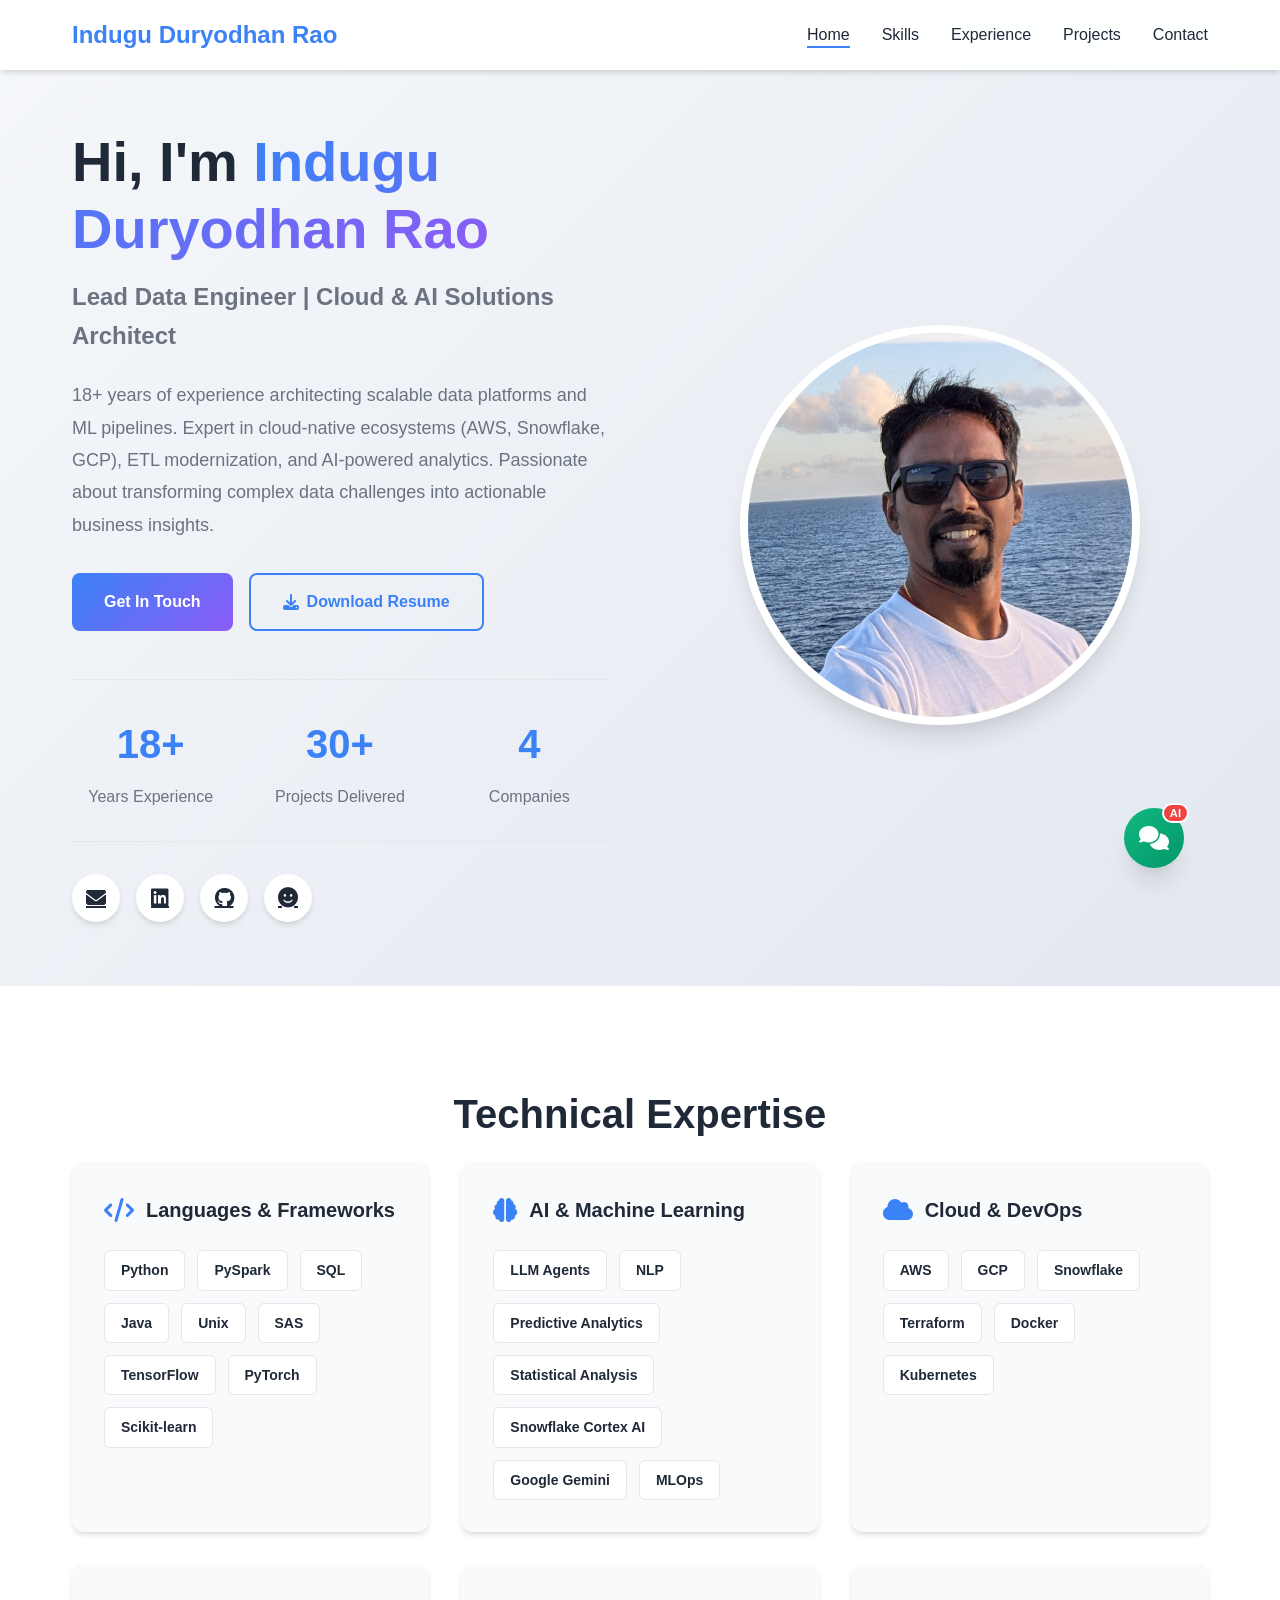
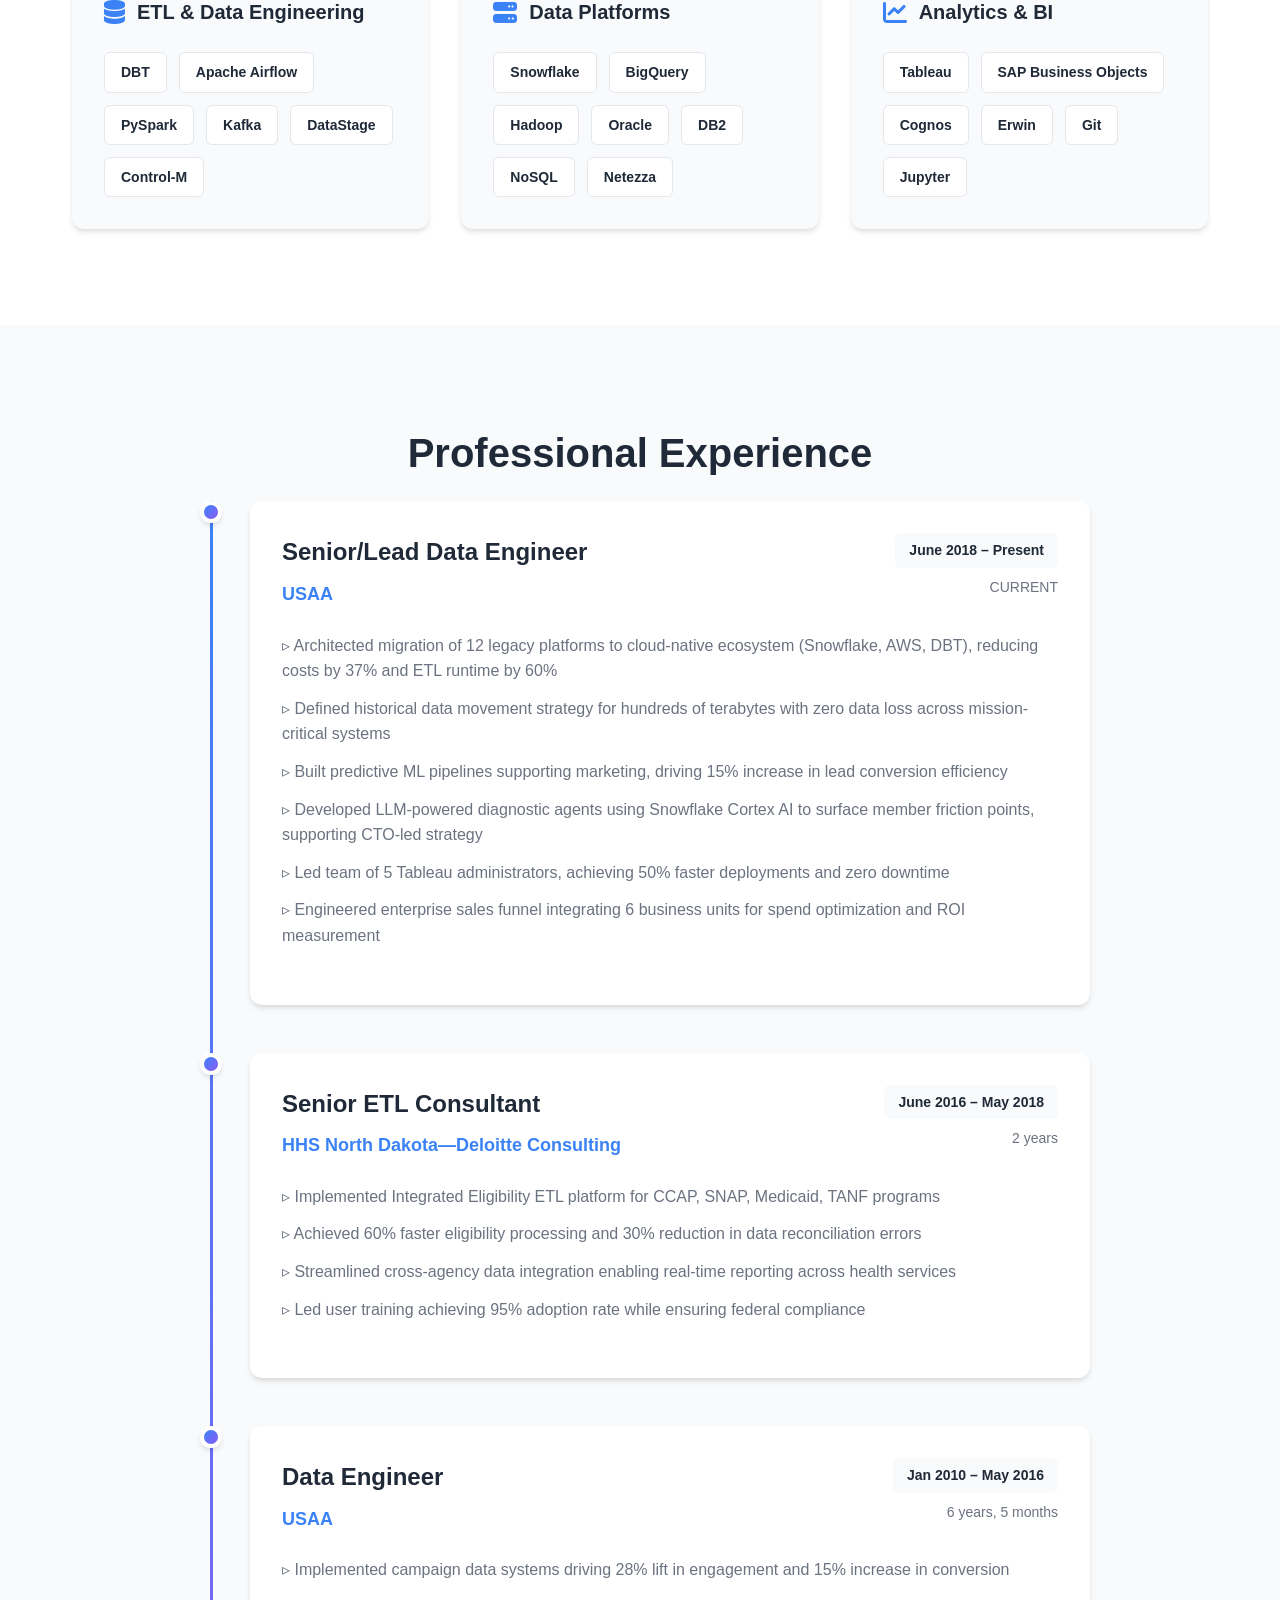
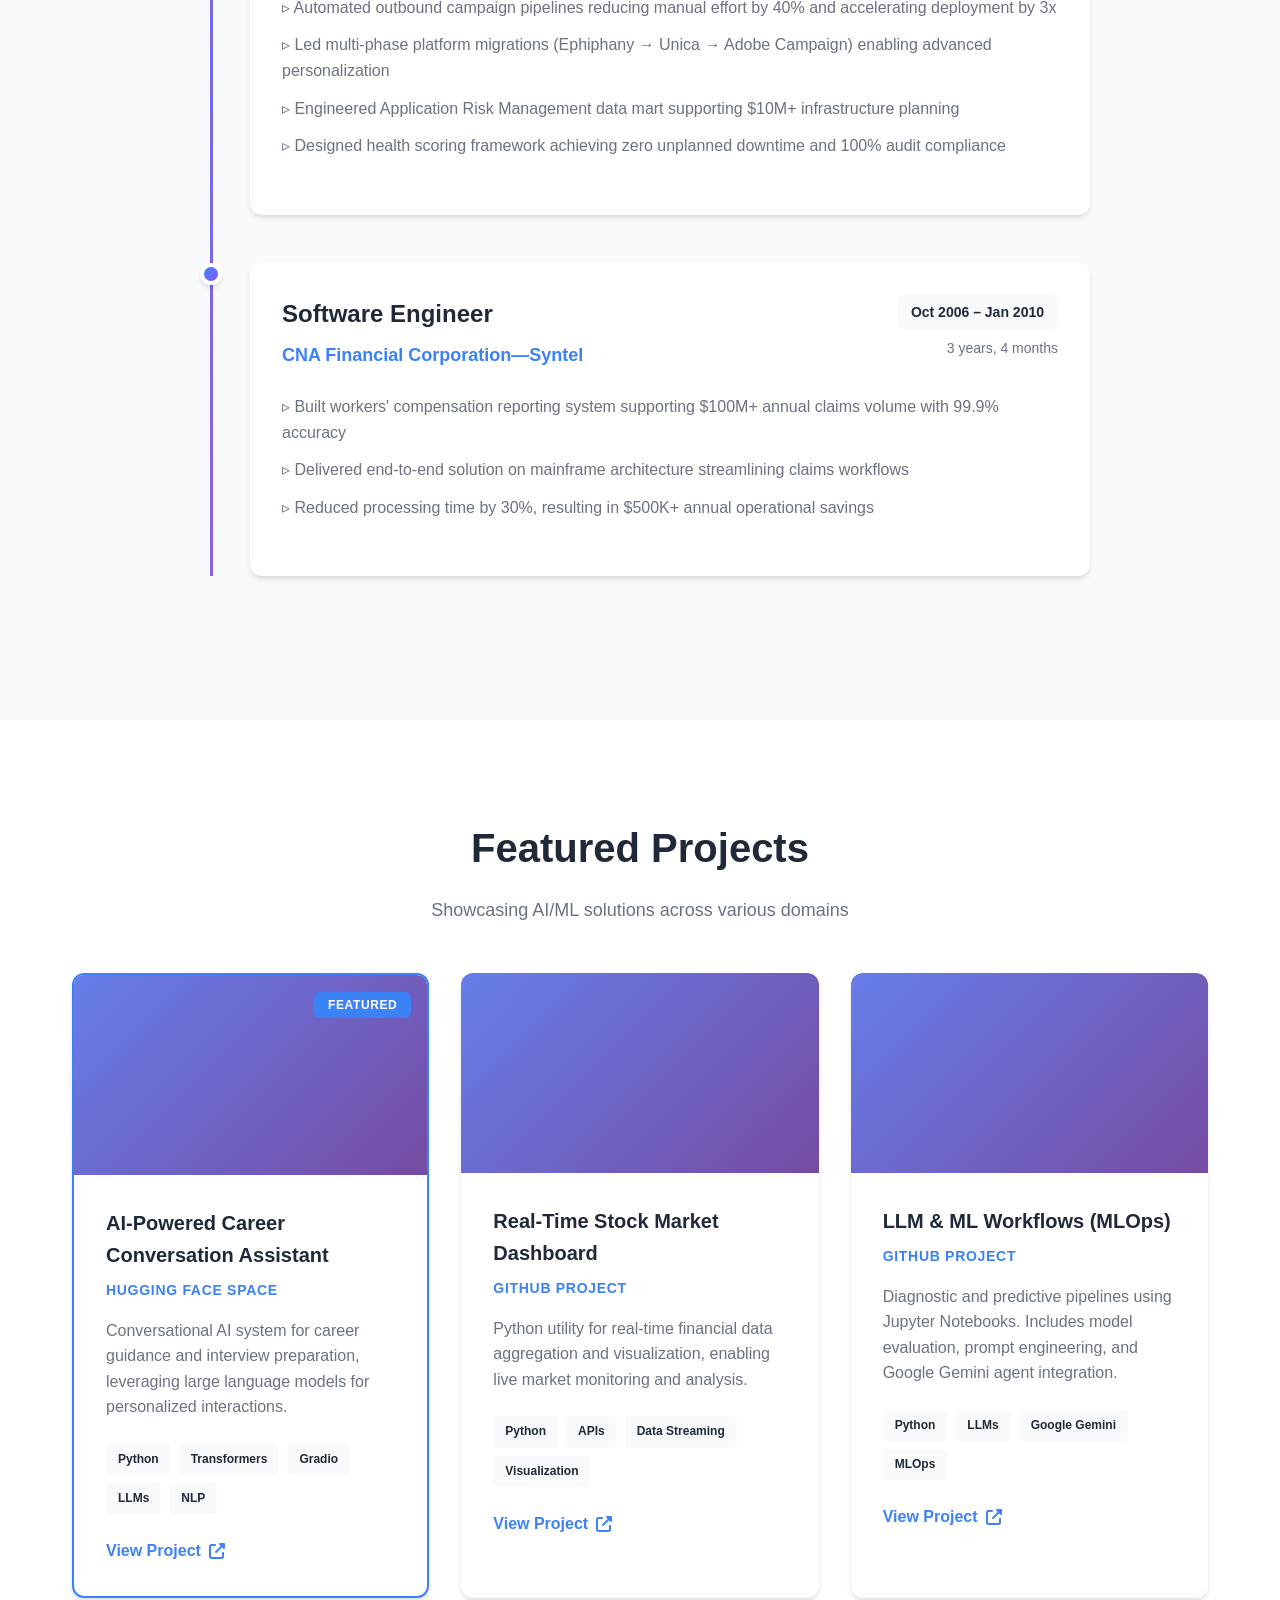
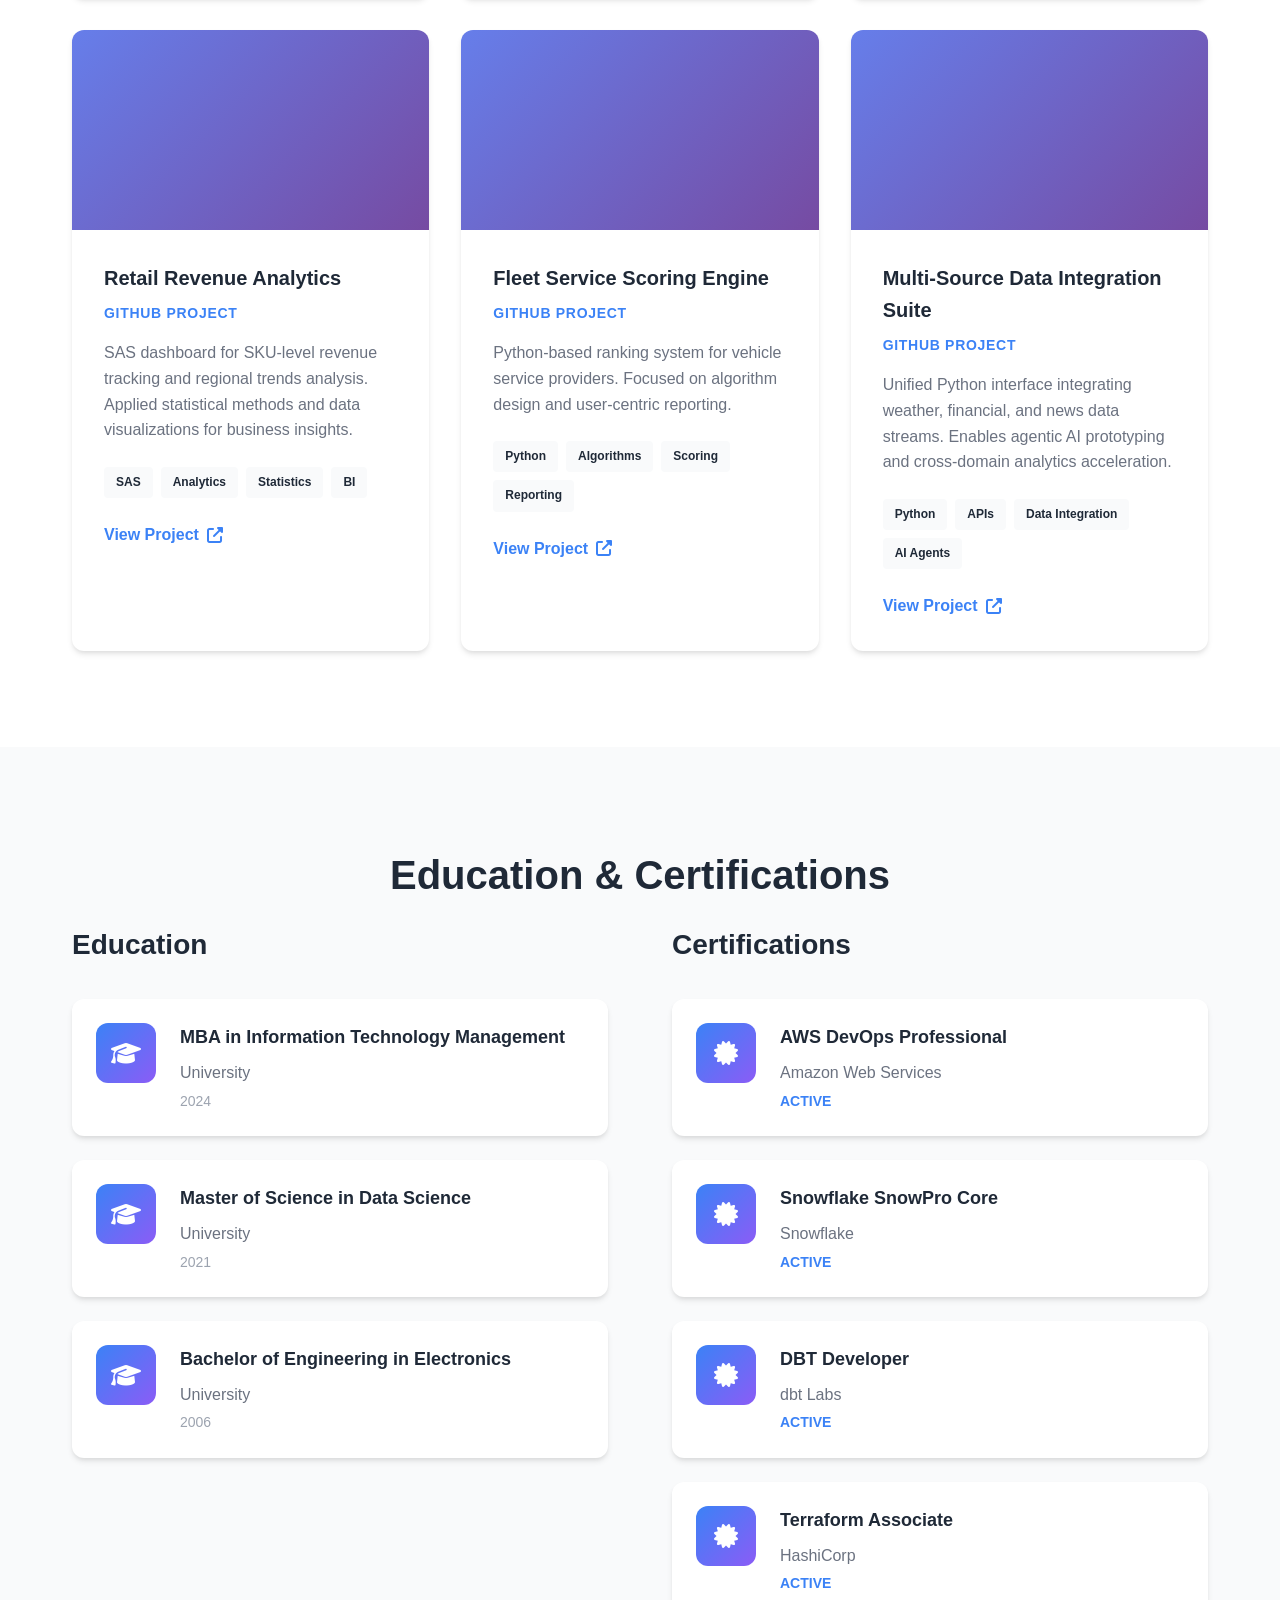
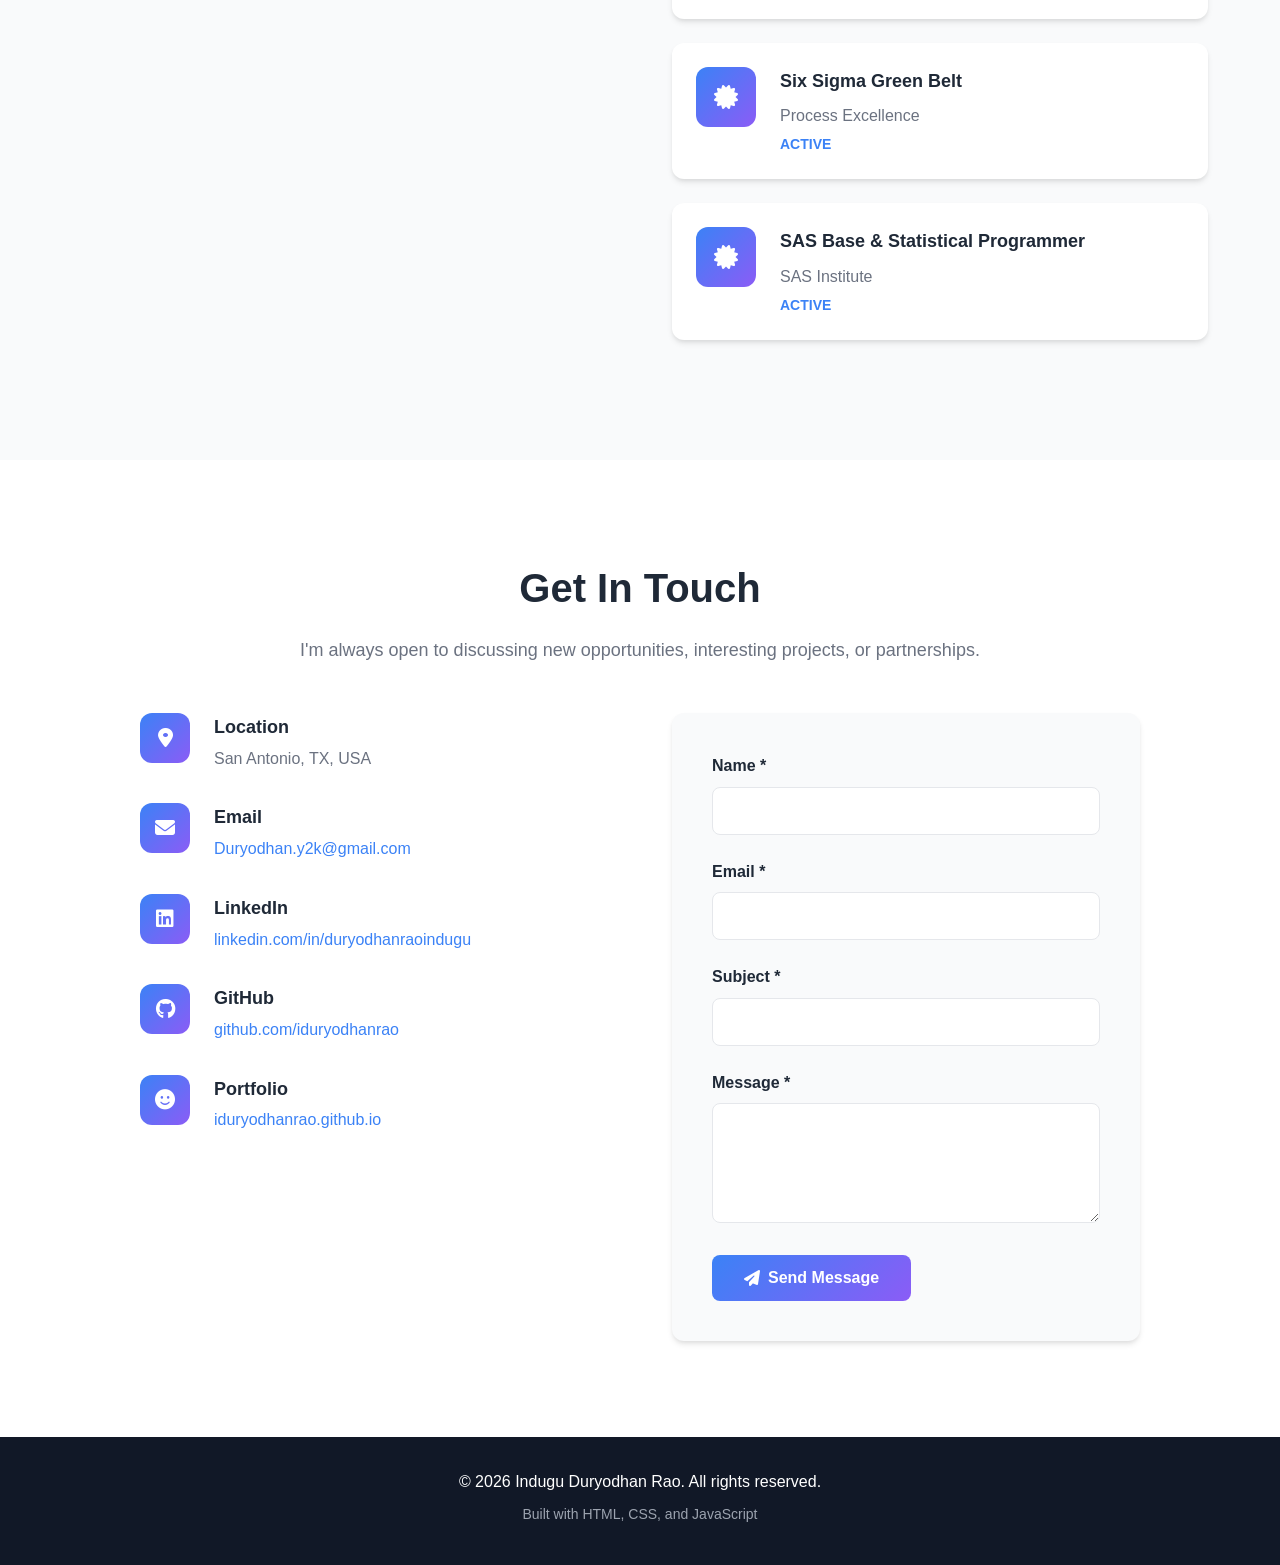
==== commit aba94cd5: "Update and rename profile.html to index.html" ====
--- a/index.html
+++ b/index.html
@@ -35,7 +35,7 @@
                     <h1>Hi, I'm <span class="highlight">Indugu Duryodhan Rao</span></h1>
                     <h2 class="subtitle">Lead Data Engineer | Cloud & AI Solutions Architect</h2>
                     <p class="description">
-                        15+ years of experience architecting scalable data platforms and ML pipelines. 
+                        18+ years of experience architecting scalable data platforms and ML pipelines. 
                         Expert in cloud-native ecosystems (AWS, Snowflake, GCP), ETL modernization, and AI-powered analytics. 
                         Passionate about transforming complex data challenges into actionable business insights.
                     </p>
--- a/profile.css
+++ b/profile.css
@@ -19,6 +19,29 @@
     --shadow: 0 4px 6px -1px rgba(0, 0, 0, 0.1), 0 2px 4px -1px rgba(0, 0, 0, 0.06);
     --shadow-lg: 0 20px 25px -5px rgba(0, 0, 0, 0.1), 0 10px 10px -5px rgba(0, 0, 0, 0.04);
     --transition: all 0.3s ease;
+    --navbar-bg: rgba(255, 255, 255, 0.95);
+    --card-bg: #ffffff;
+    --hero-gradient-start: #f5f7fa;
+    --hero-gradient-end: #e3e8f0;
+}
+
+/* Dark Mode */
+@media (prefers-color-scheme: dark) {
+    :root {
+        --text-primary: #f9fafb;
+        --text-secondary: #d1d5db;
+        --text-light: #9ca3af;
+        --bg-primary: #0f172a;
+        --bg-secondary: #1e293b;
+        --bg-dark: #020617;
+        --border-color: #334155;
+        --shadow: 0 4px 6px -1px rgba(0, 0, 0, 0.3), 0 2px 4px -1px rgba(0, 0, 0, 0.2);
+        --shadow-lg: 0 20px 25px -5px rgba(0, 0, 0, 0.4), 0 10px 10px -5px rgba(0, 0, 0, 0.3);
+        --navbar-bg: rgba(15, 23, 42, 0.95);
+        --card-bg: #1e293b;
+        --hero-gradient-start: #1e293b;
+        --hero-gradient-end: #0f172a;
+    }
 }
 
 body {
@@ -27,6 +50,7 @@
     color: var(--text-primary);
     background-color: var(--bg-primary);
     overflow-x: hidden;
+    transition: background-color 0.3s ease, color 0.3s ease;
 }
 
 .container {
@@ -41,7 +65,7 @@
     top: 0;
     left: 0;
     right: 0;
-    background-color: rgba(255, 255, 255, 0.95);
+    background-color: var(--navbar-bg);
     backdrop-filter: blur(10px);
     box-shadow: var(--shadow);
     z-index: 1000;
@@ -115,7 +139,7 @@
     display: flex;
     align-items: center;
     padding: 8rem 0 4rem;
-    background: linear-gradient(135deg, #f5f7fa 0%, #e3e8f0 100%);
+    background: linear-gradient(135deg, var(--hero-gradient-start) 0%, var(--hero-gradient-end) 100%);
 }
 
 .hero-content {
@@ -259,7 +283,13 @@
     border-radius: 50%;
     overflow: hidden;
     box-shadow: var(--shadow-lg);
-    border: 8px solid white;
+    border: 8px solid var(--card-bg);
+}
+
+@media (prefers-color-scheme: dark) {
+    .image-wrapper {
+        border-color: var(--bg-secondary);
+    }
 }
 
 .image-wrapper img {
@@ -331,7 +361,7 @@
 }
 
 .skill-tag {
-    background-color: white;
+    background-color: var(--card-bg);
     color: var(--text-primary);
     padding: 0.5rem 1rem;
     border-radius: 6px;
@@ -389,7 +419,7 @@
 }
 
 .timeline-content {
-    background-color: white;
+    background-color: var(--card-bg);
     padding: 2rem;
     border-radius: 12px;
     box-shadow: var(--shadow);
@@ -495,7 +525,7 @@
 }
 
 .project-card {
-    background-color: white;
+    background-color: var(--card-bg);
     border-radius: 12px;
     overflow: hidden;
     box-shadow: var(--shadow);
@@ -630,7 +660,7 @@
 .certification-item {
     display: flex;
     gap: 1.5rem;
-    background-color: white;
+    background-color: var(--card-bg);
     padding: 1.5rem;
     border-radius: 12px;
     box-shadow: var(--shadow);
@@ -771,6 +801,8 @@
     font-family: inherit;
     font-size: 1rem;
     transition: var(--transition);
+    background-color: var(--card-bg);
+    color: var(--text-primary);
 }
 
 .form-group input:focus,
@@ -890,7 +922,7 @@
 }
 
 .chat-modal-content {
-    background: white;
+    background: var(--card-bg);
     border-radius: 16px;
     width: 100%;
     max-width: 900px;
@@ -945,7 +977,7 @@
 .chat-modal-body {
     flex: 1;
     overflow: hidden;
-    background: #f9fafb;
+    background: var(--bg-secondary);
 }
 
 .chat-modal-body iframe {
@@ -955,7 +987,7 @@
 .chat-modal-footer {
     padding: 1rem 1.5rem;
     border-top: 1px solid var(--border-color);
-    background: white;
+    background: var(--card-bg);
     border-radius: 0 0 16px 16px;
 }
 
@@ -1035,7 +1067,7 @@
         left: -100%;
         top: 70px;
         flex-direction: column;
-        background-color: white;
+        background-color: var(--card-bg);
         width: 100%;
         text-align: center;
         transition: 0.3s;
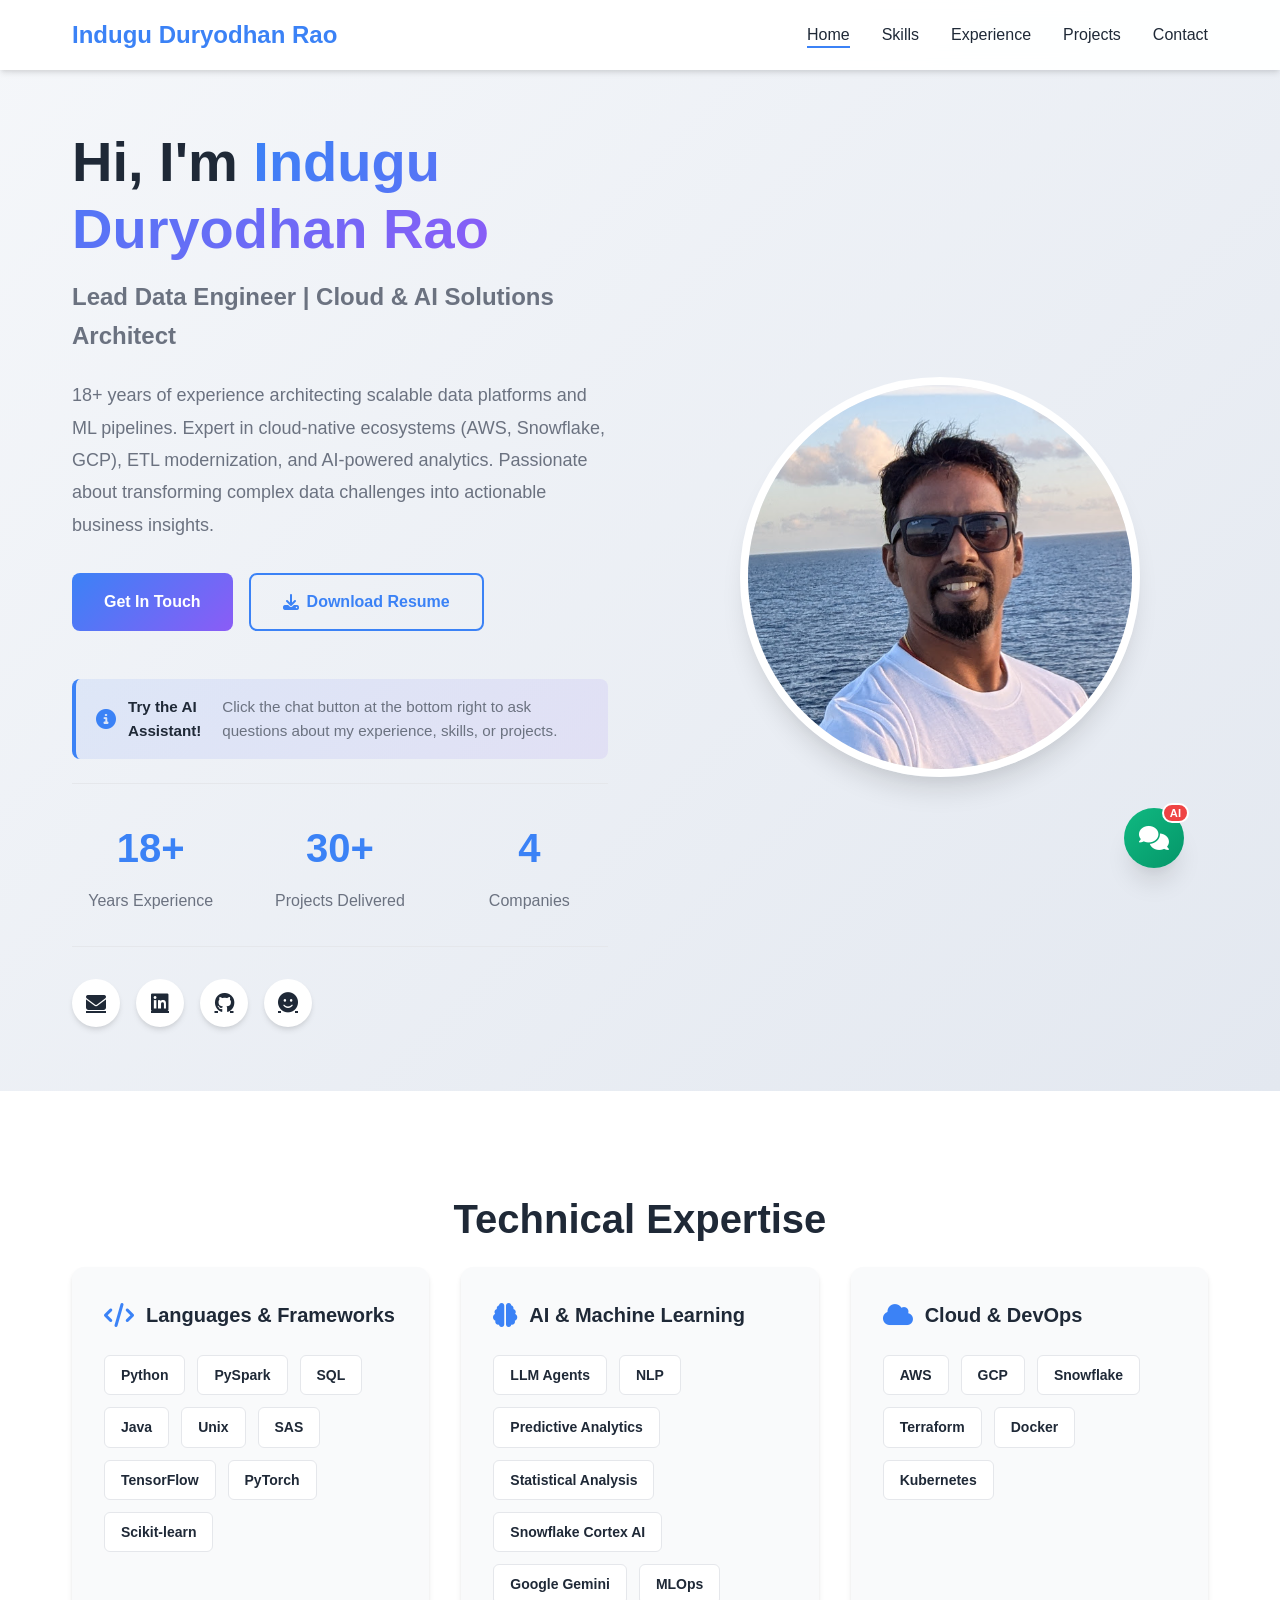
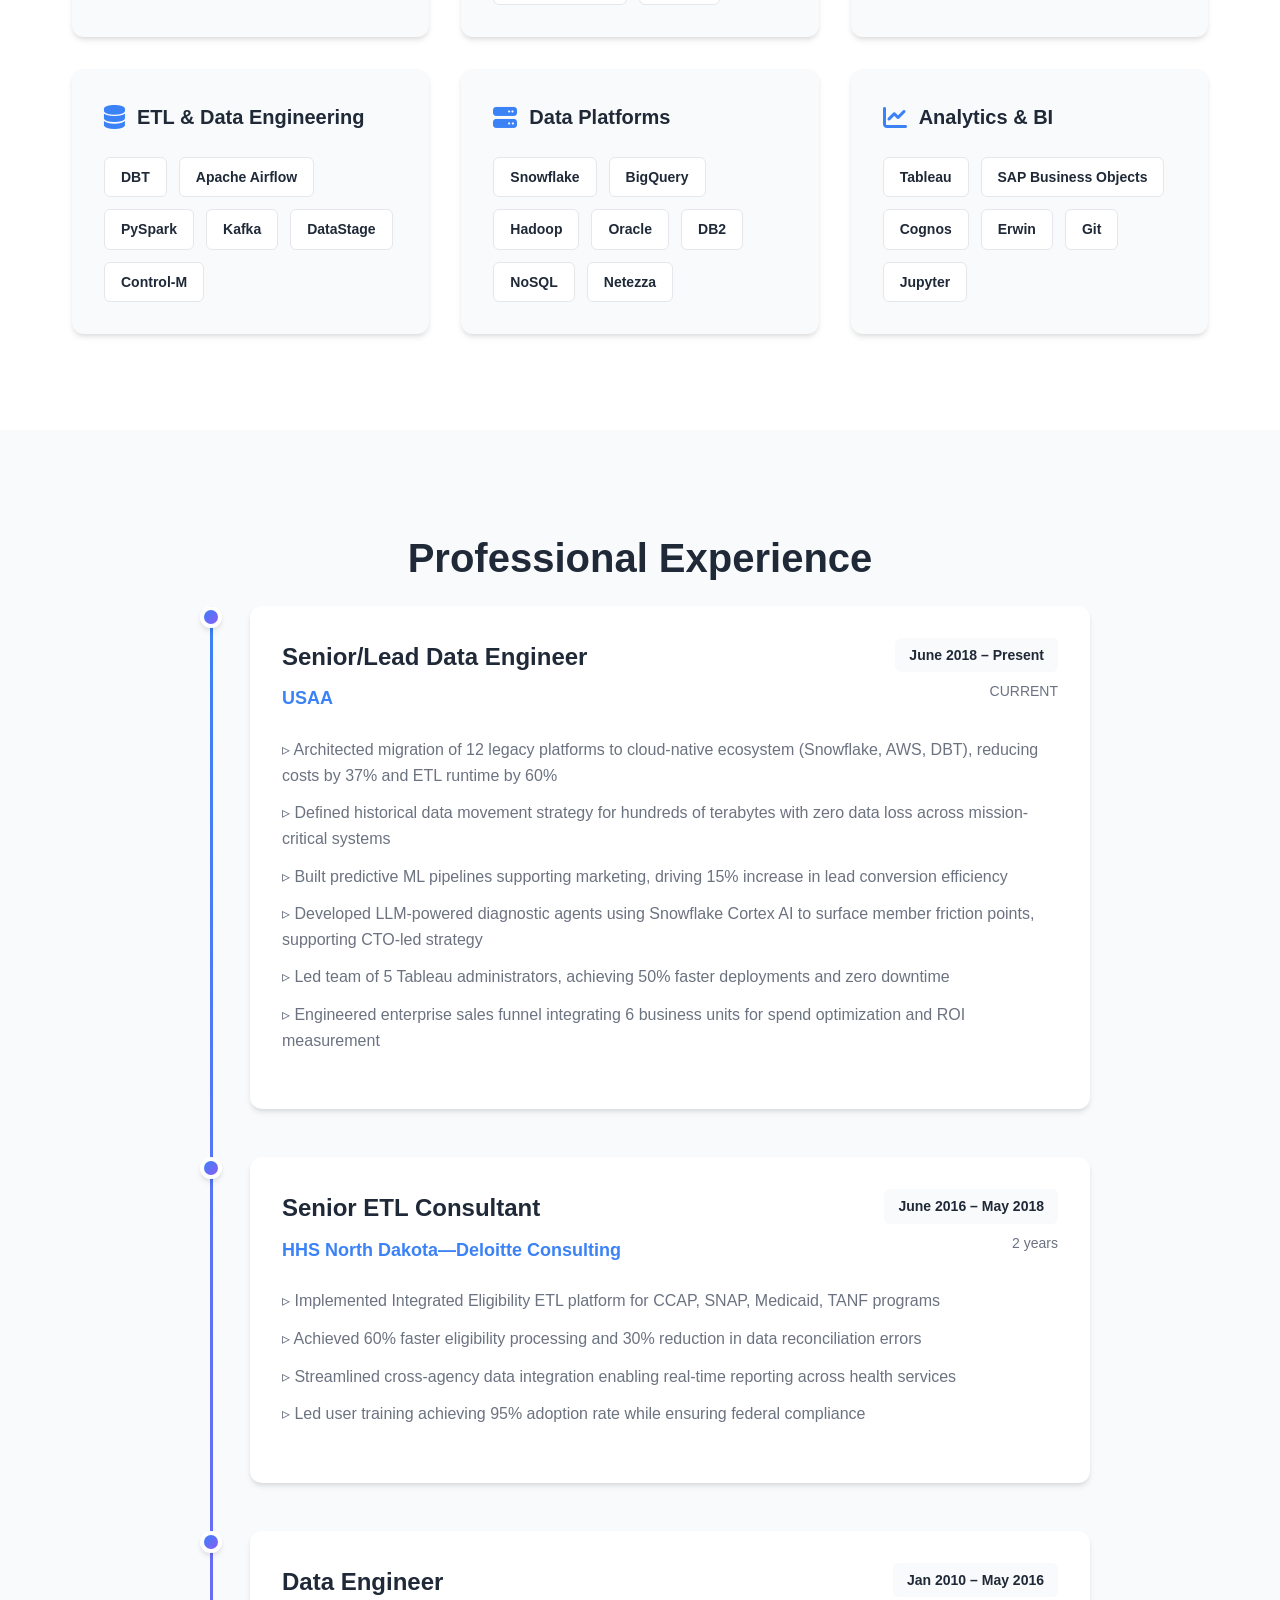
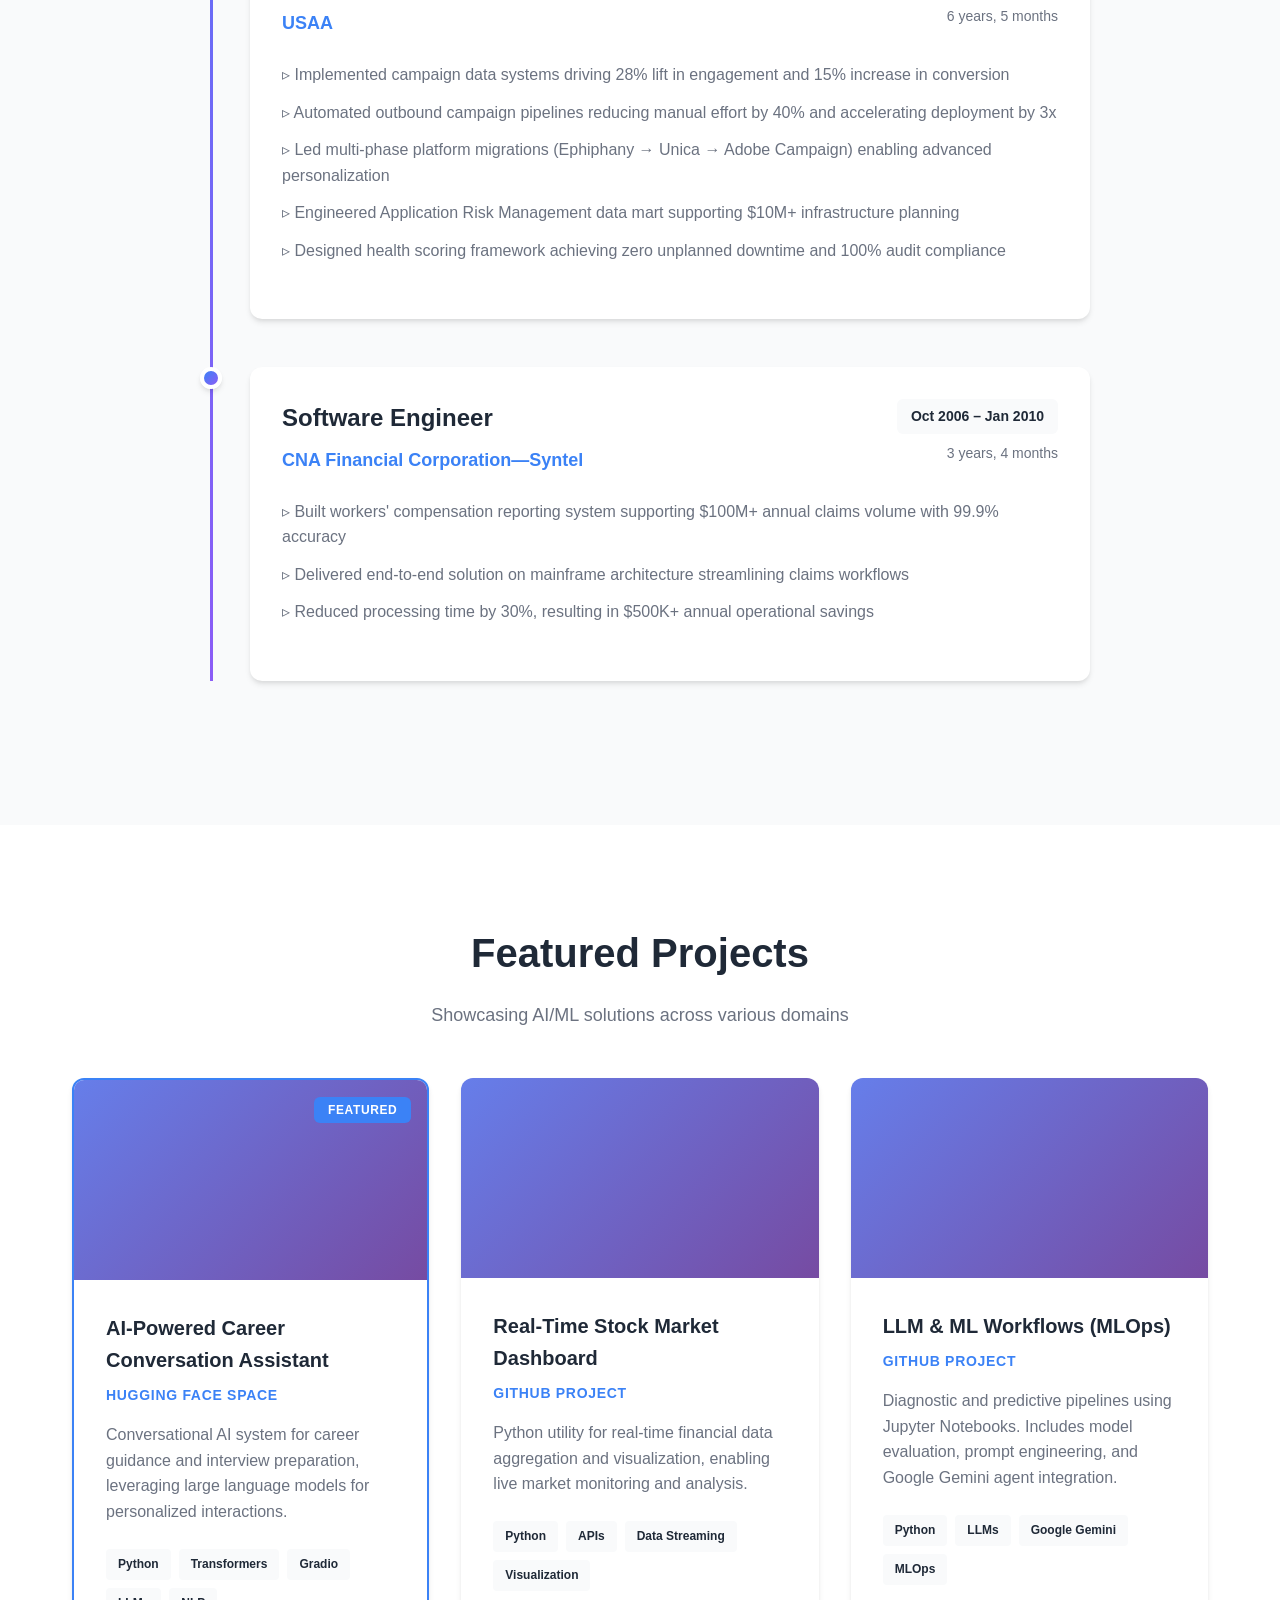
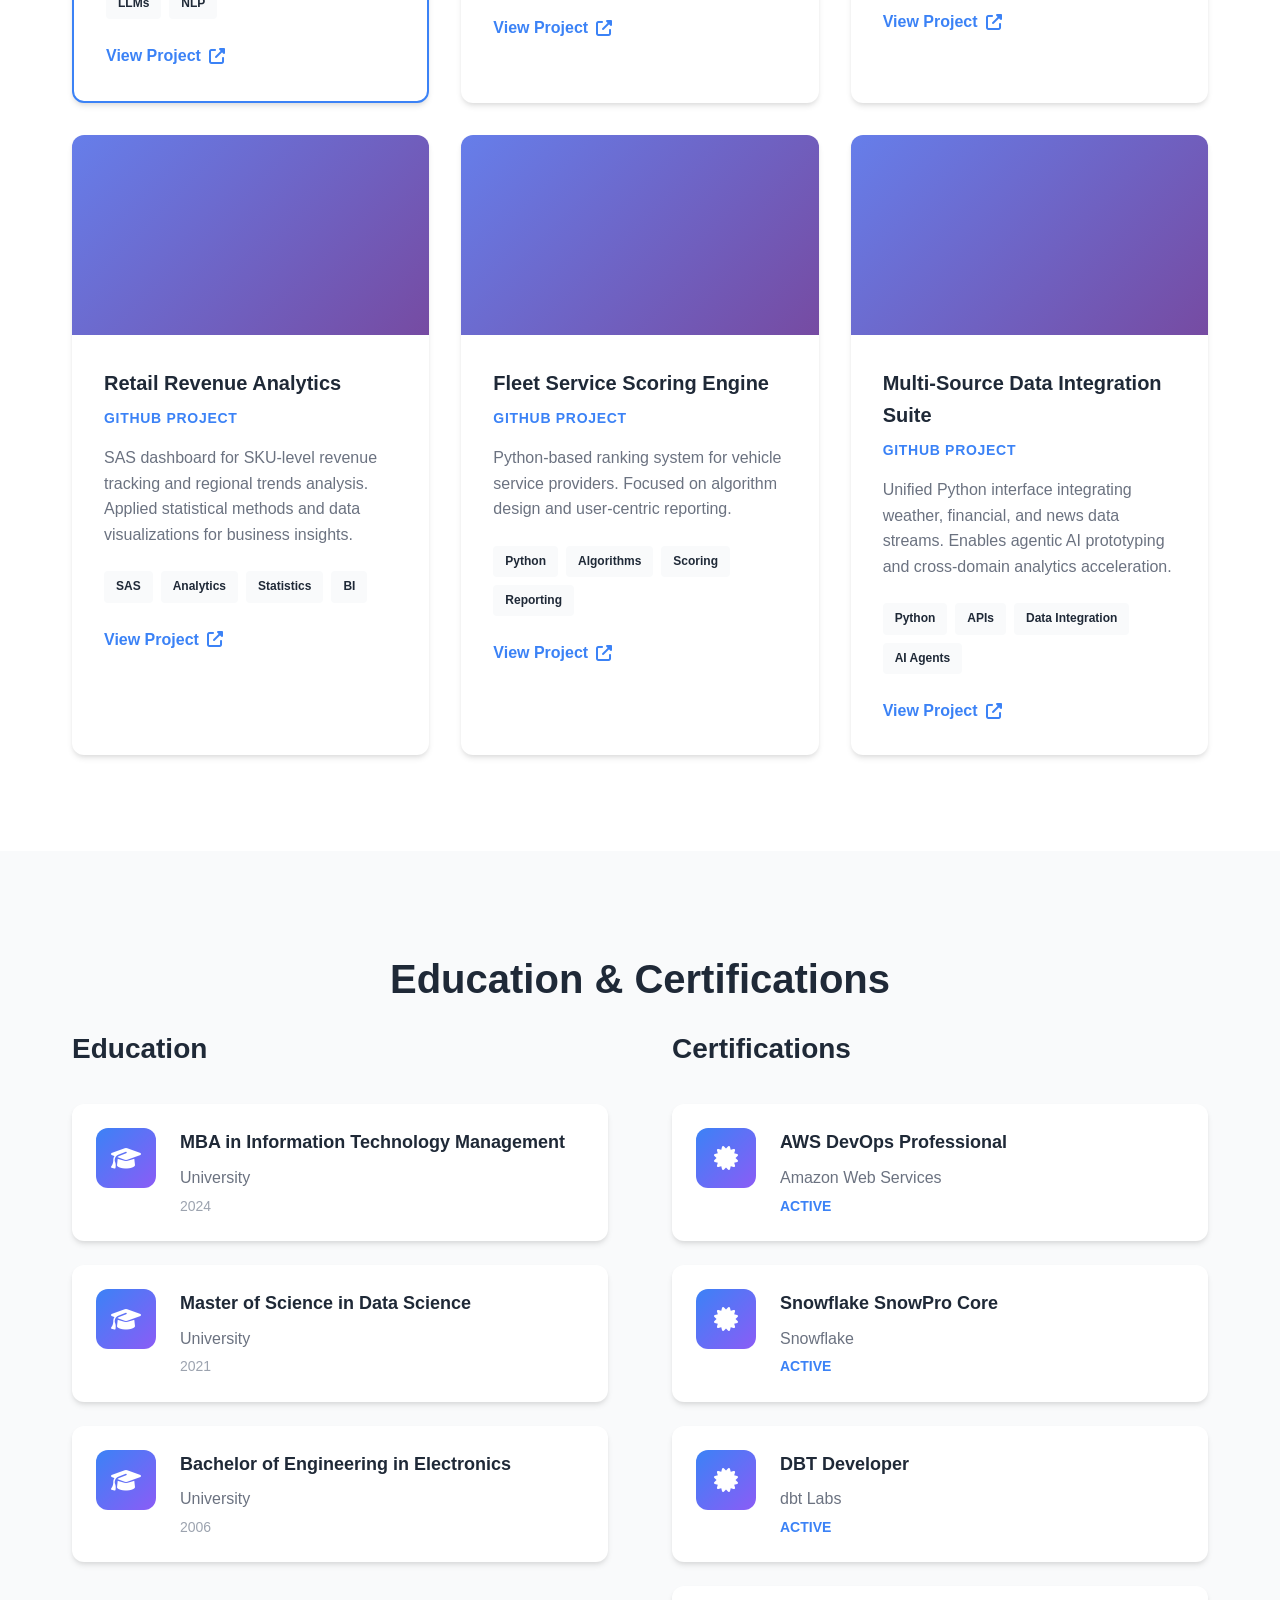
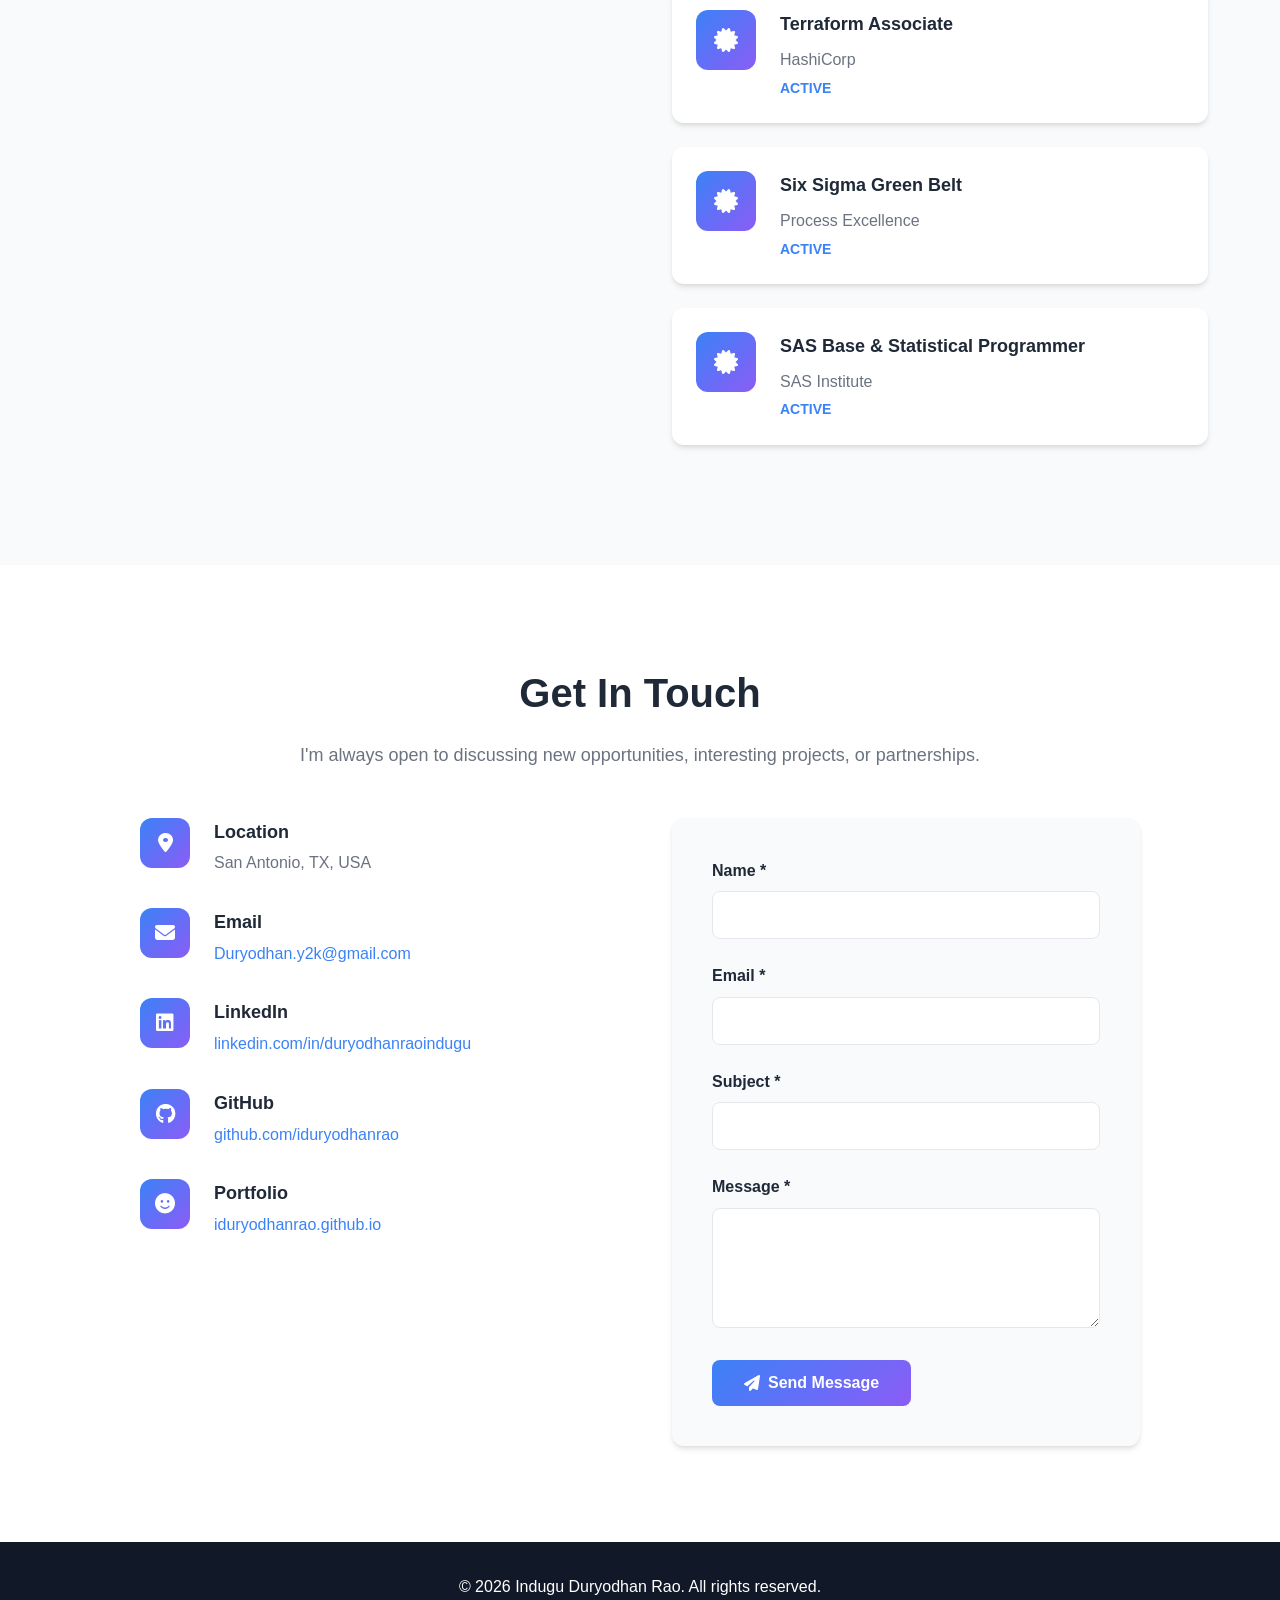
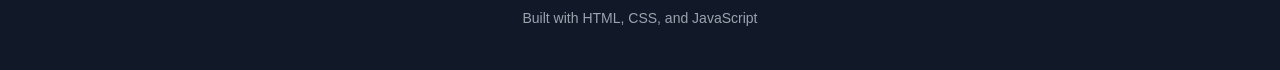
==== commit 032334f3: "add ai agent and modify profile" ====
--- a/index.html
+++ b/index.html
@@ -45,6 +45,10 @@
                             <i class="fas fa-download"></i> Download Resume
                         </a>
                     </div>
+                    <p class="assistant-note">
+                        <i class="fas fa-info-circle"></i>
+                        <strong>Try the AI Assistant!</strong> Click the chat button at the bottom right to ask questions about my experience, skills, or projects.
+                    </p>
                     <div class="stats">
                         <div class="stat-item">
                             <h3>18+</h3>
--- a/profile.css
+++ b/profile.css
@@ -178,6 +178,40 @@
     line-height: 1.8;
 }
 
+.assistant-note {
+    background: linear-gradient(135deg, rgba(59, 130, 246, 0.1) 0%, rgba(139, 92, 246, 0.1) 100%);
+    border-left: 4px solid var(--primary-color);
+    padding: 1rem 1.25rem;
+    border-radius: 8px;
+    margin: 1.5rem 0;
+    font-size: 0.95rem;
+    color: var(--text-secondary);
+    display: flex;
+    align-items: center;
+    gap: 0.75rem;
+    animation: pulse-border 2s ease-in-out infinite;
+}
+
+.assistant-note i {
+    color: var(--primary-color);
+    font-size: 1.25rem;
+    flex-shrink: 0;
+}
+
+.assistant-note strong {
+    color: var(--text-primary);
+    font-weight: 600;
+}
+
+@keyframes pulse-border {
+    0%, 100% {
+        border-left-color: var(--primary-color);
+    }
+    50% {
+        border-left-color: var(--secondary-color);
+    }
+}
+
 .hero-buttons {
     display: flex;
     gap: 1rem;
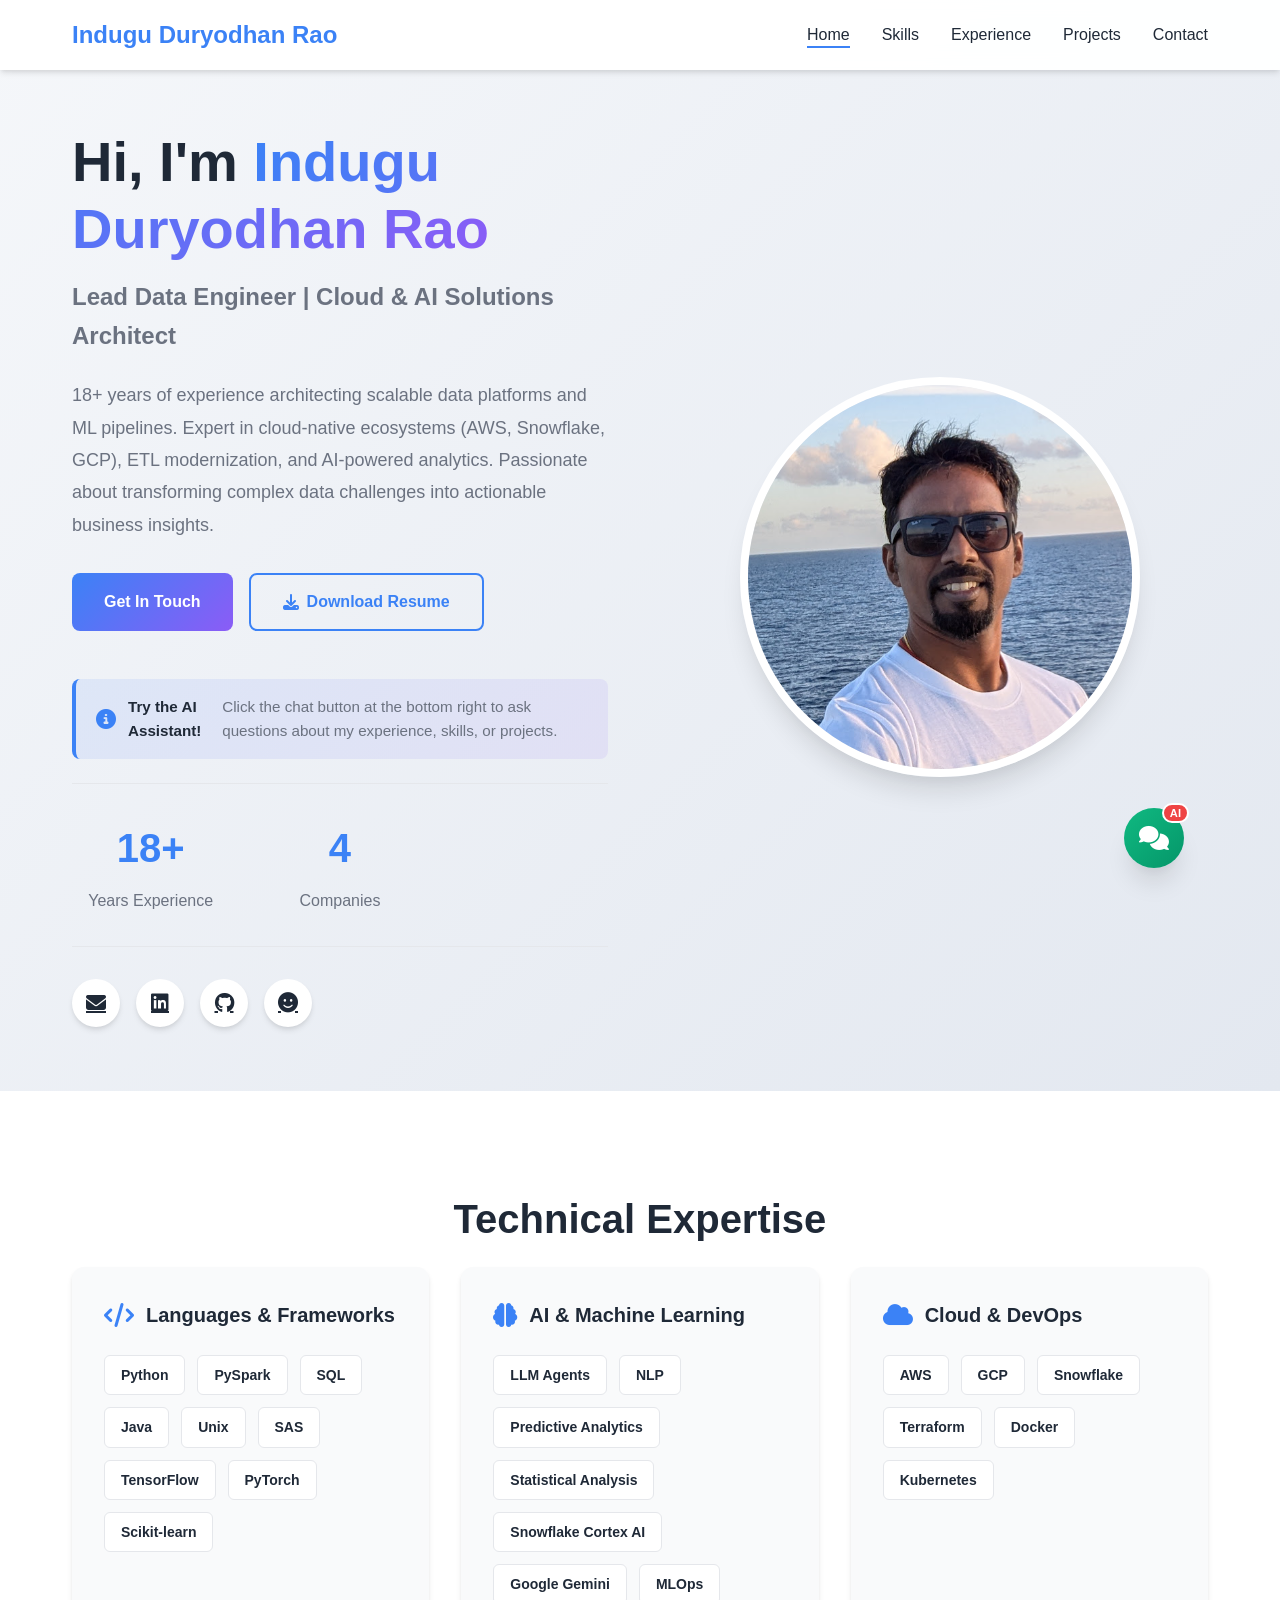
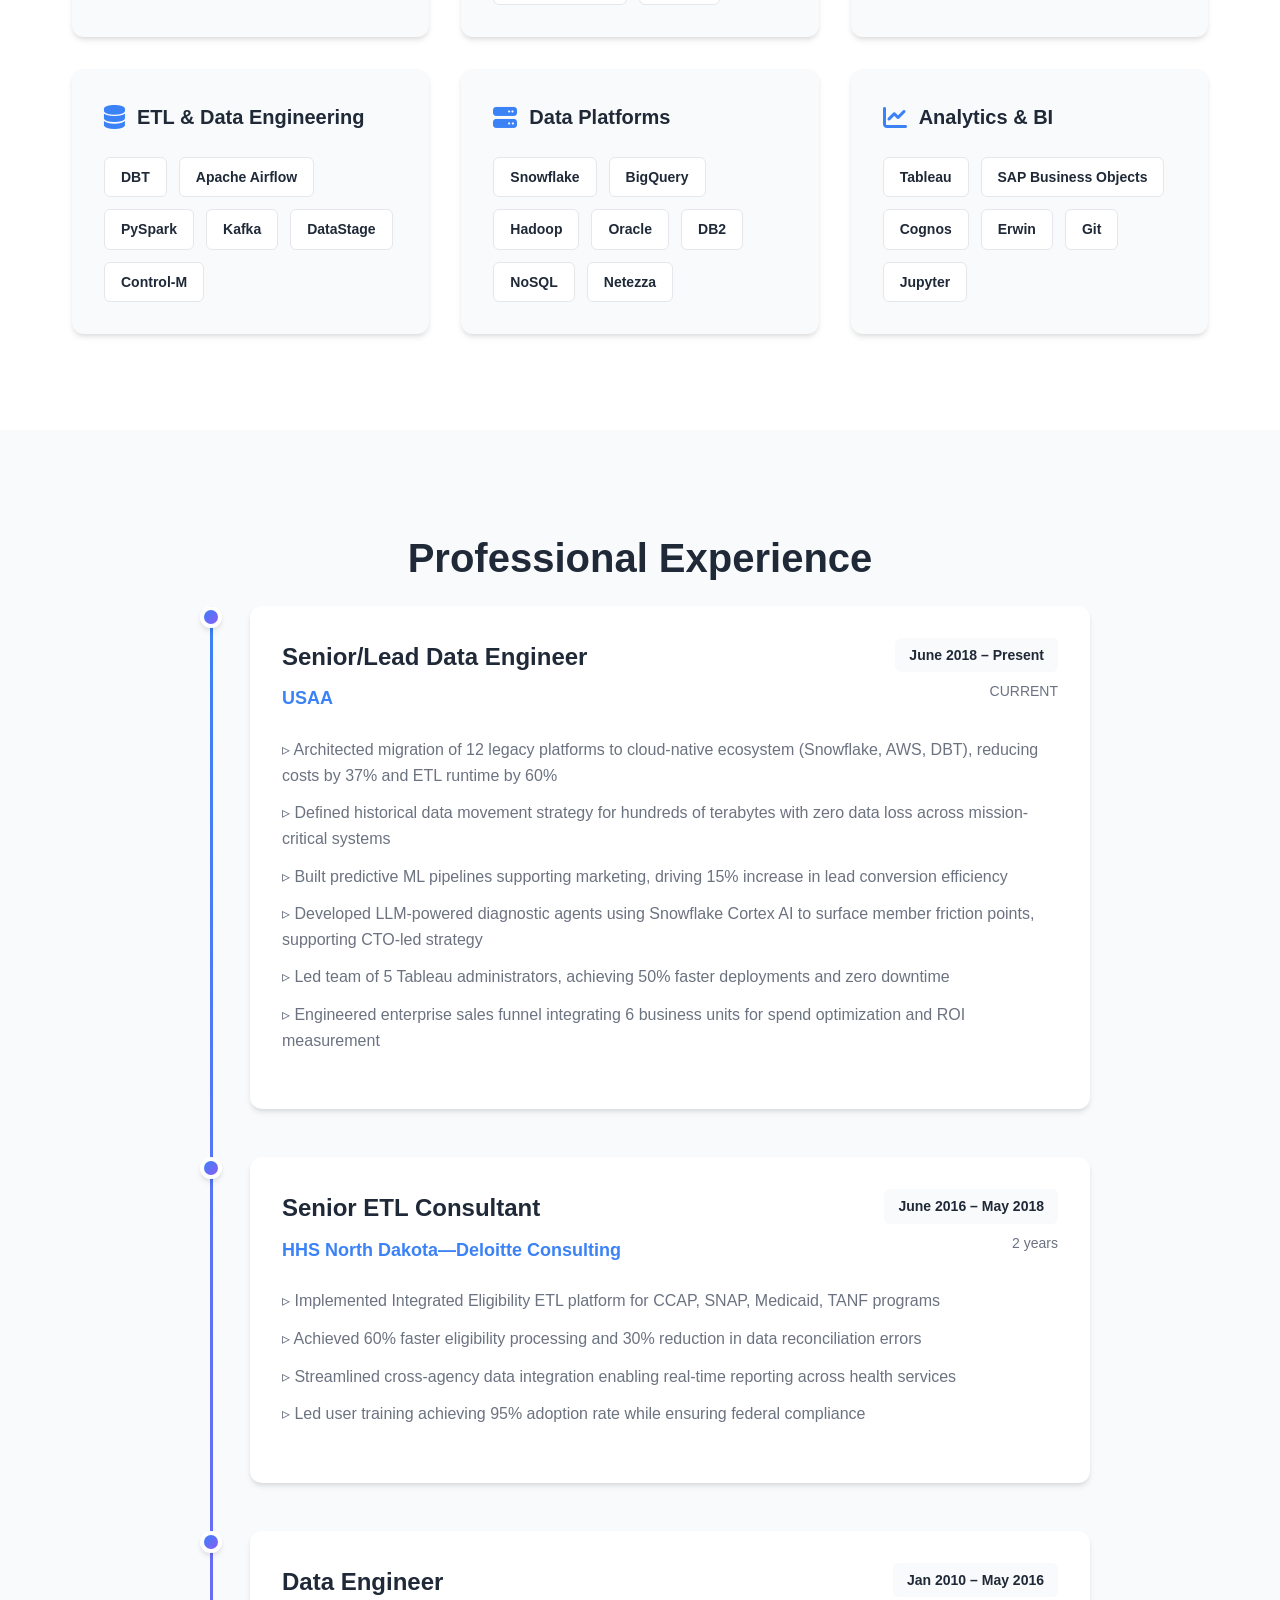
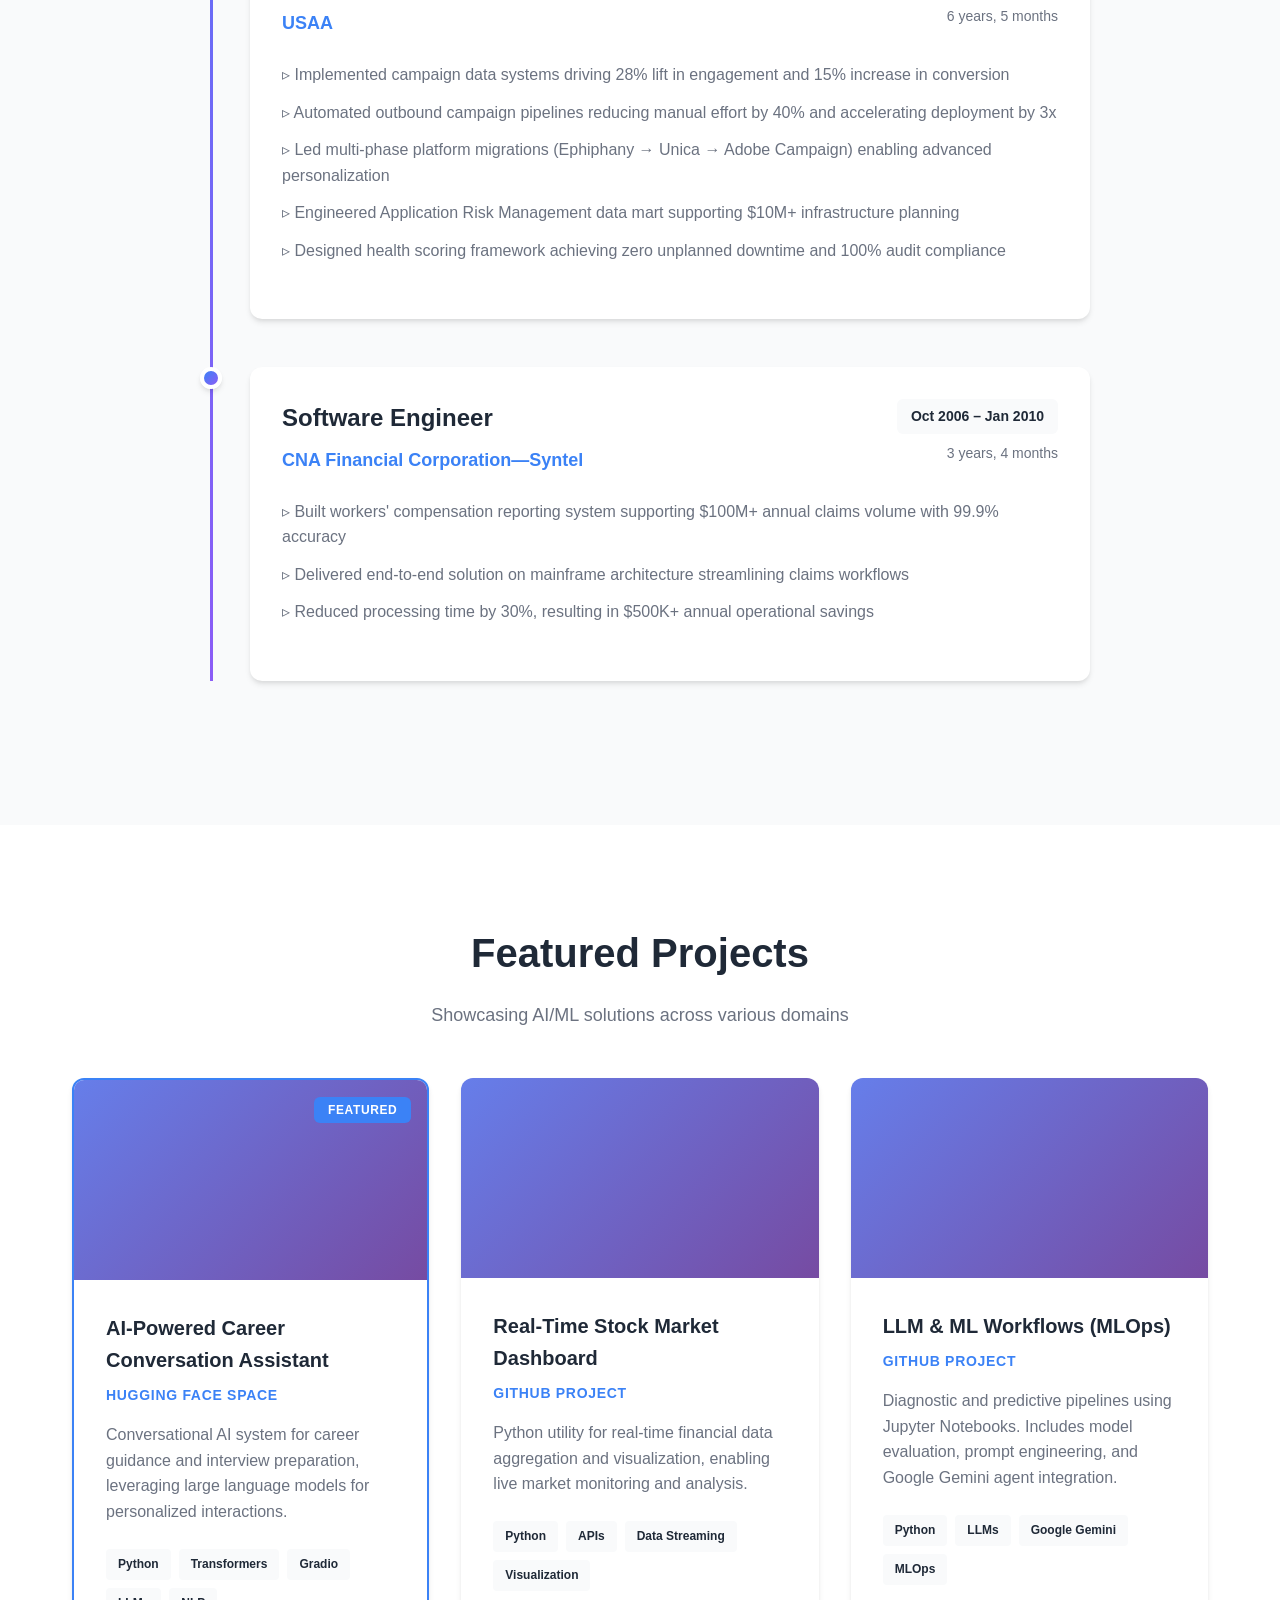
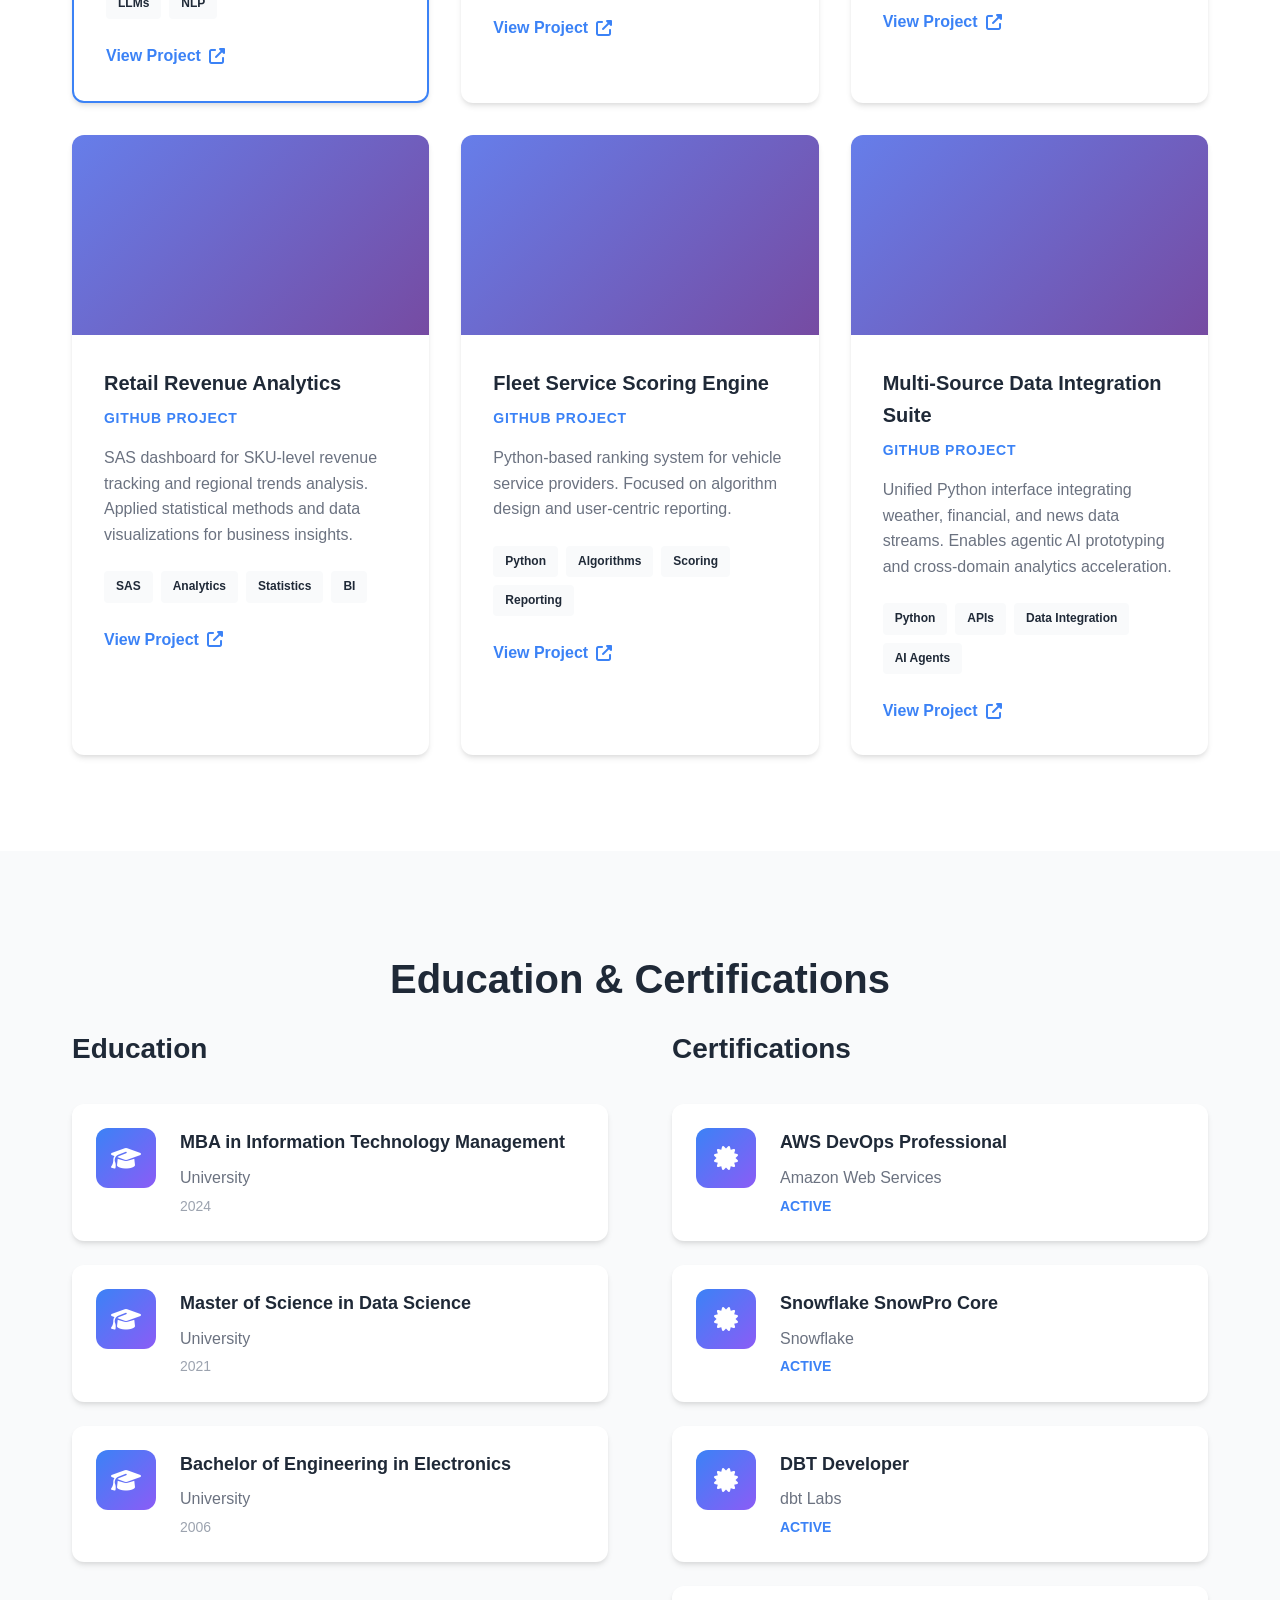
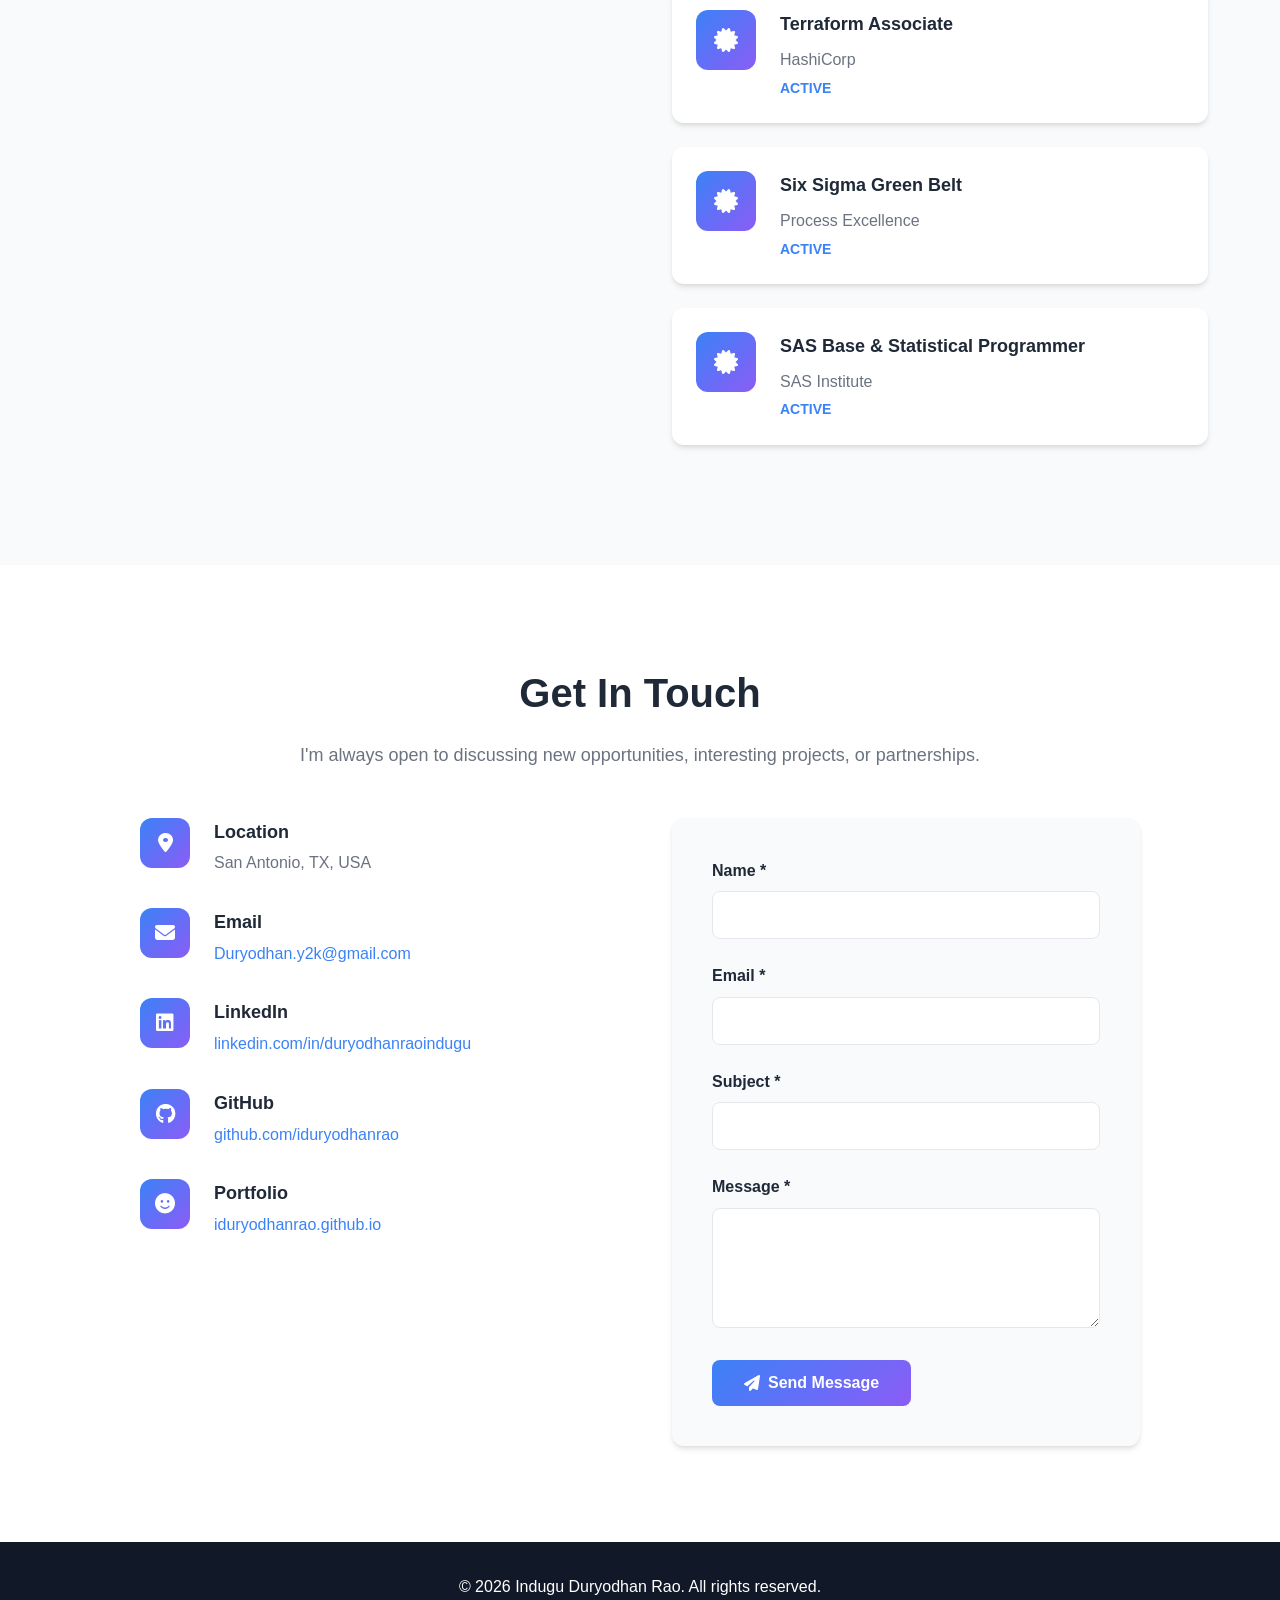
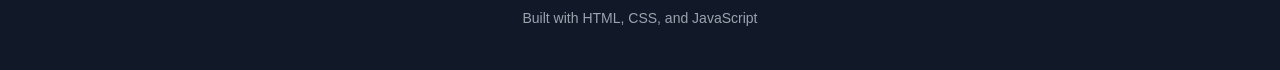
==== commit fb859aa2: "Update print statement from 'Hello' to 'Goodbye'" ====
--- a/index.html
+++ b/index.html
@@ -54,10 +54,12 @@
                             <h3>18+</h3>
                             <p>Years Experience</p>
                         </div>
+                        <!--
                         <div class="stat-item">
                             <h3>30+</h3>
                             <p>Projects Delivered</p>
                         </div>
+                        -->
                         <div class="stat-item">
                             <h3>4</h3>
                             <p>Companies</p>
@@ -687,3 +689,4 @@
     <script src="profile.js"></script>
 </body>
 </html>
+
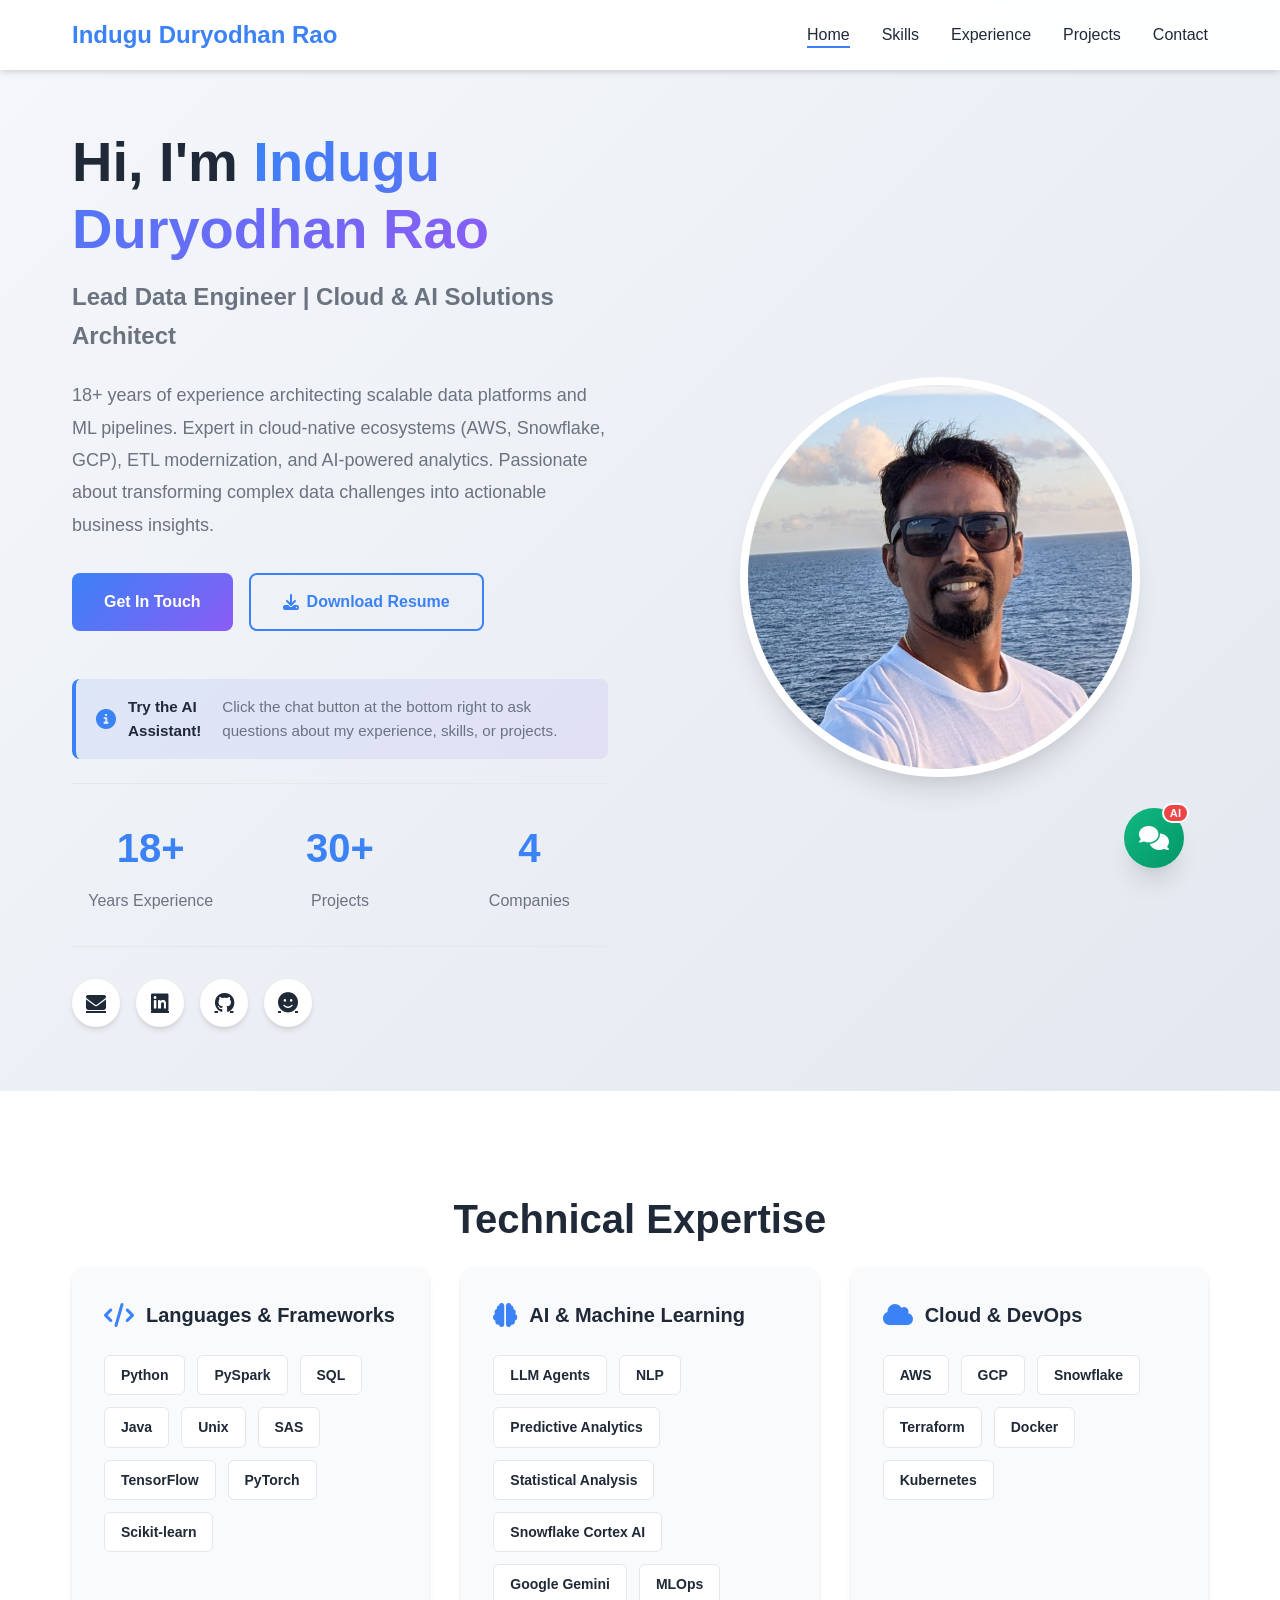
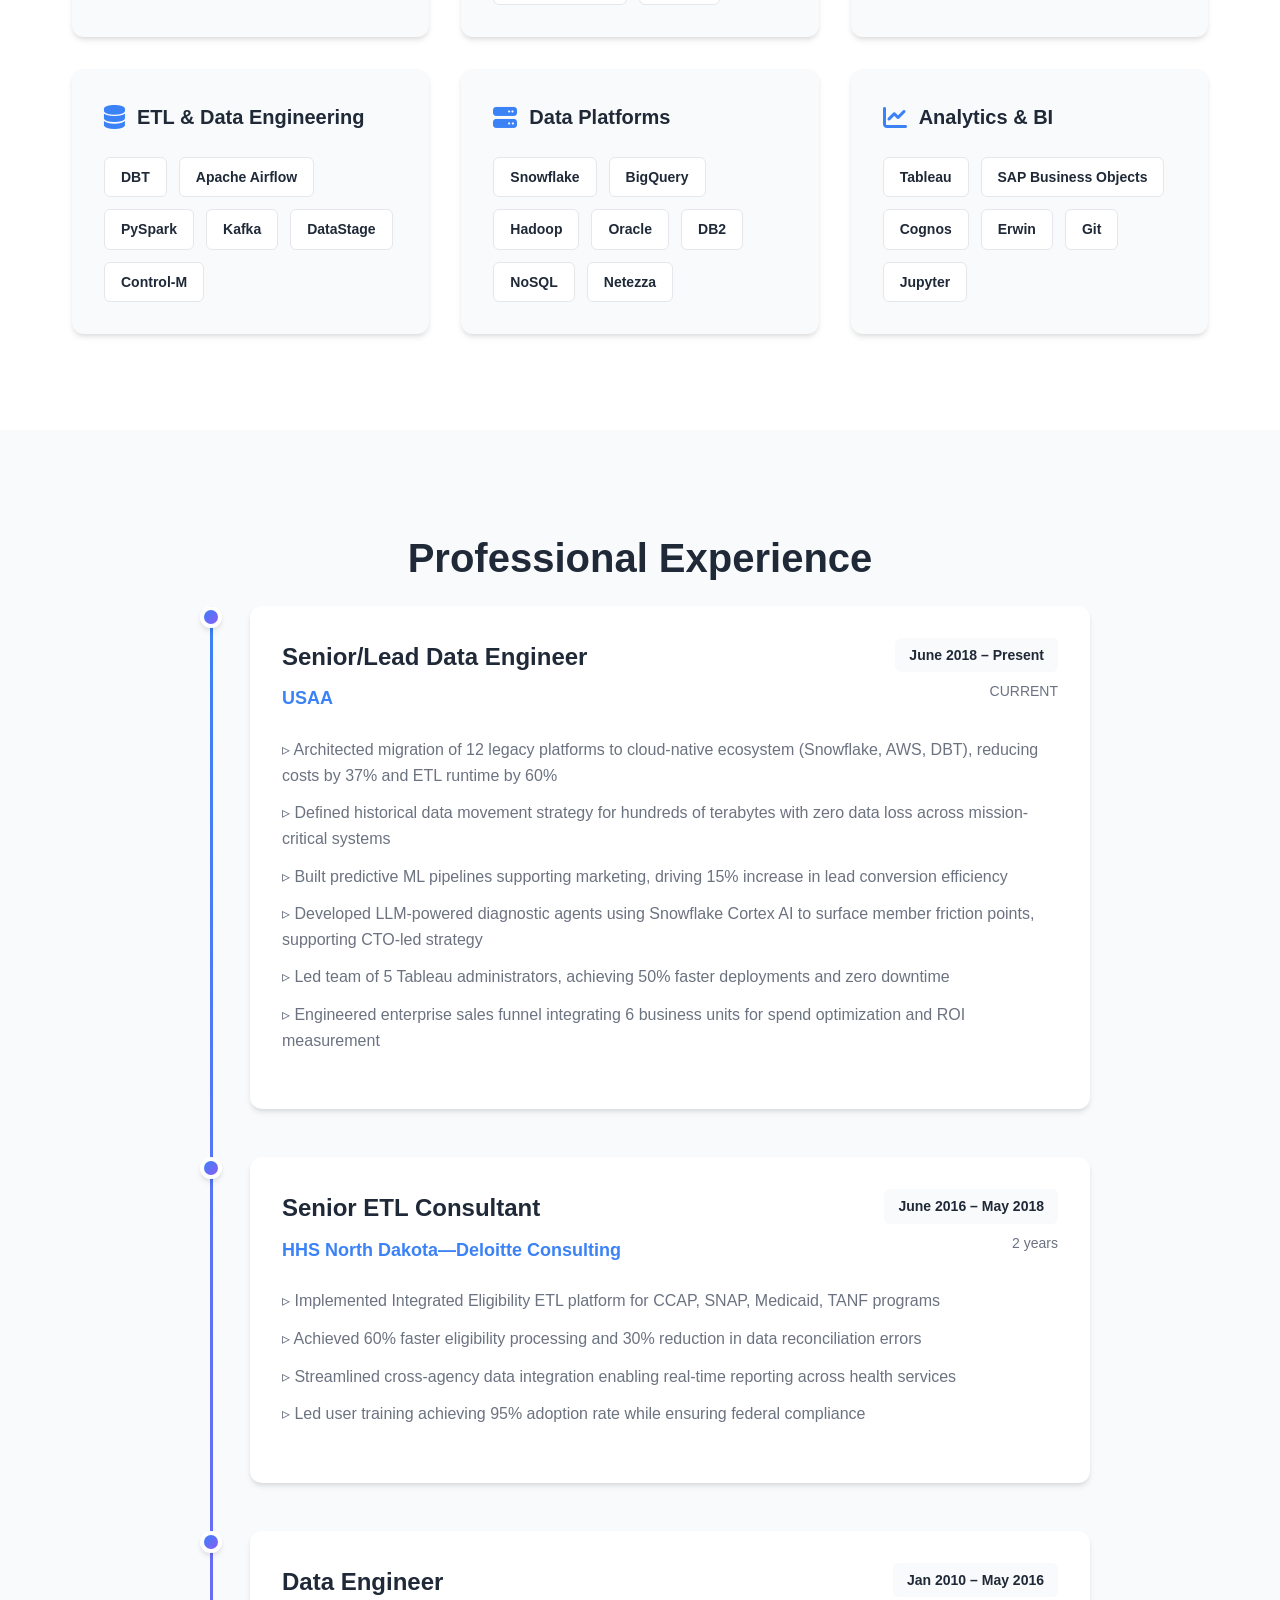
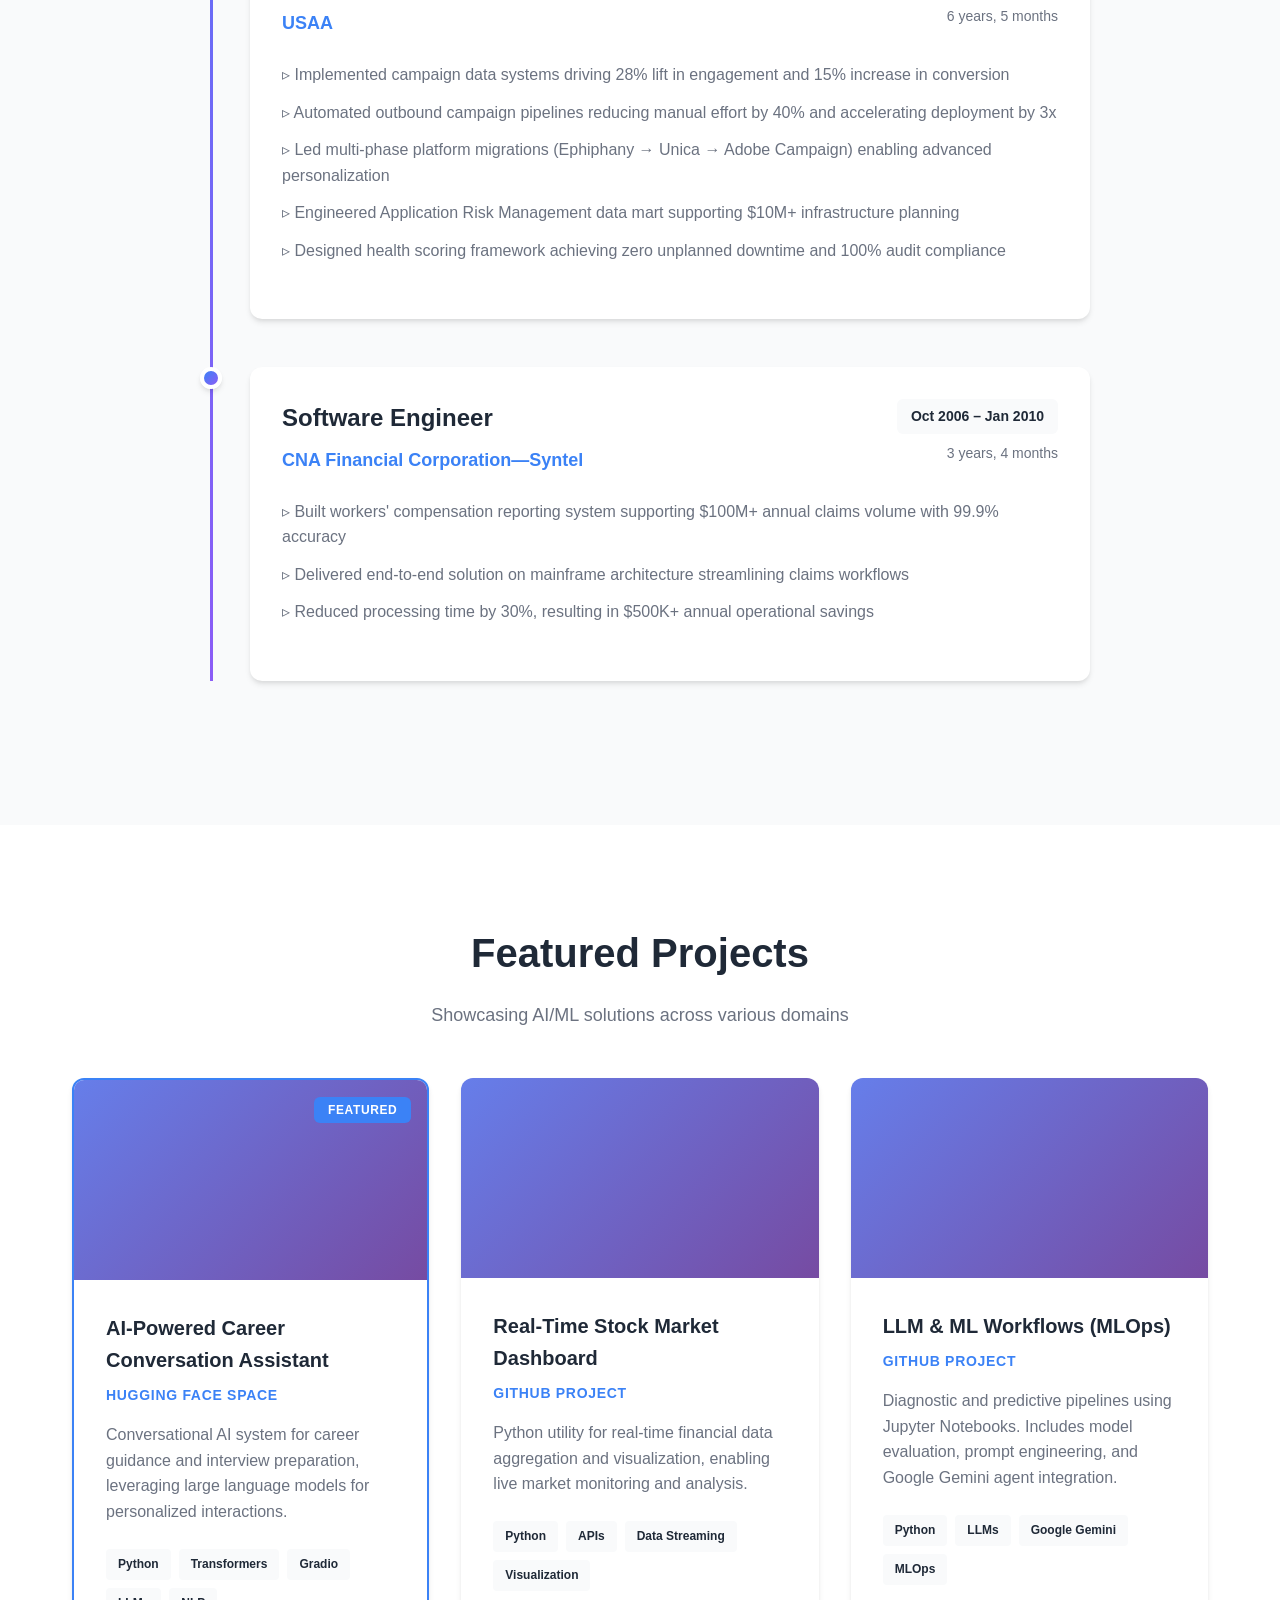
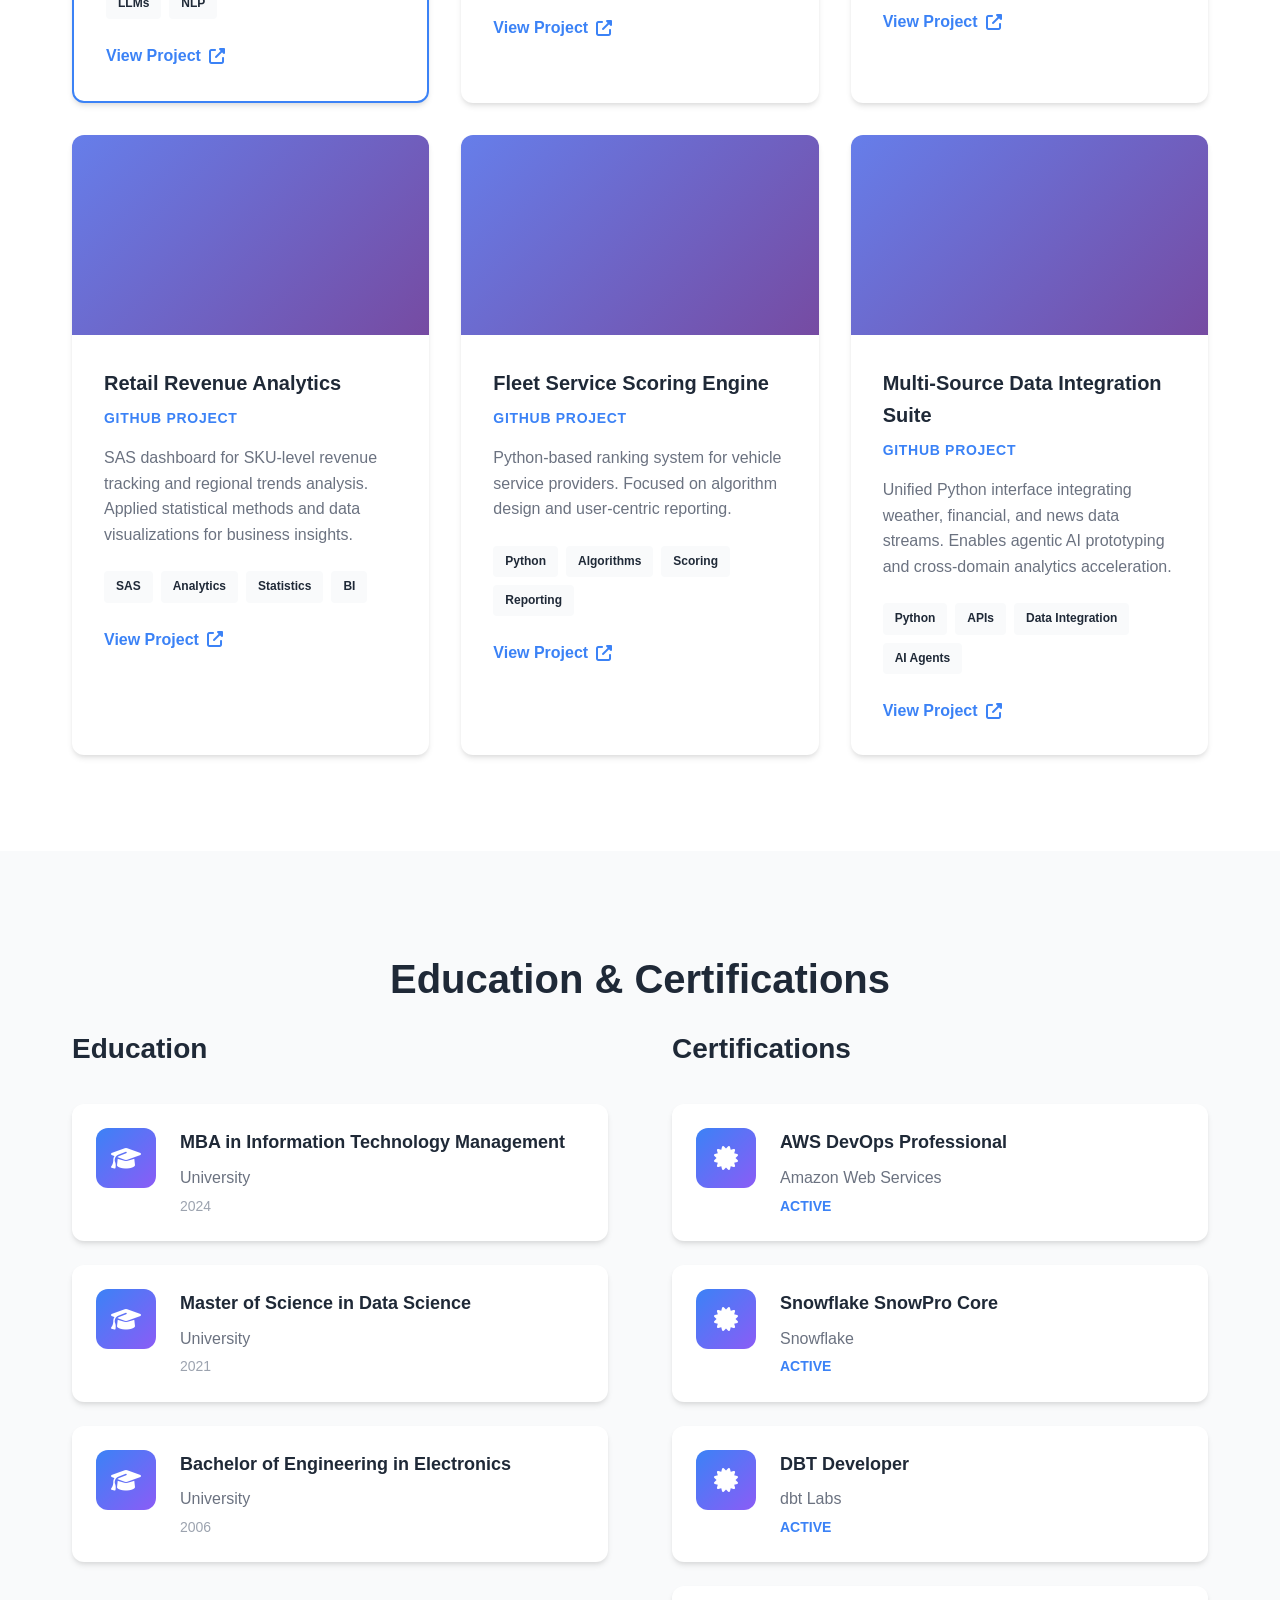
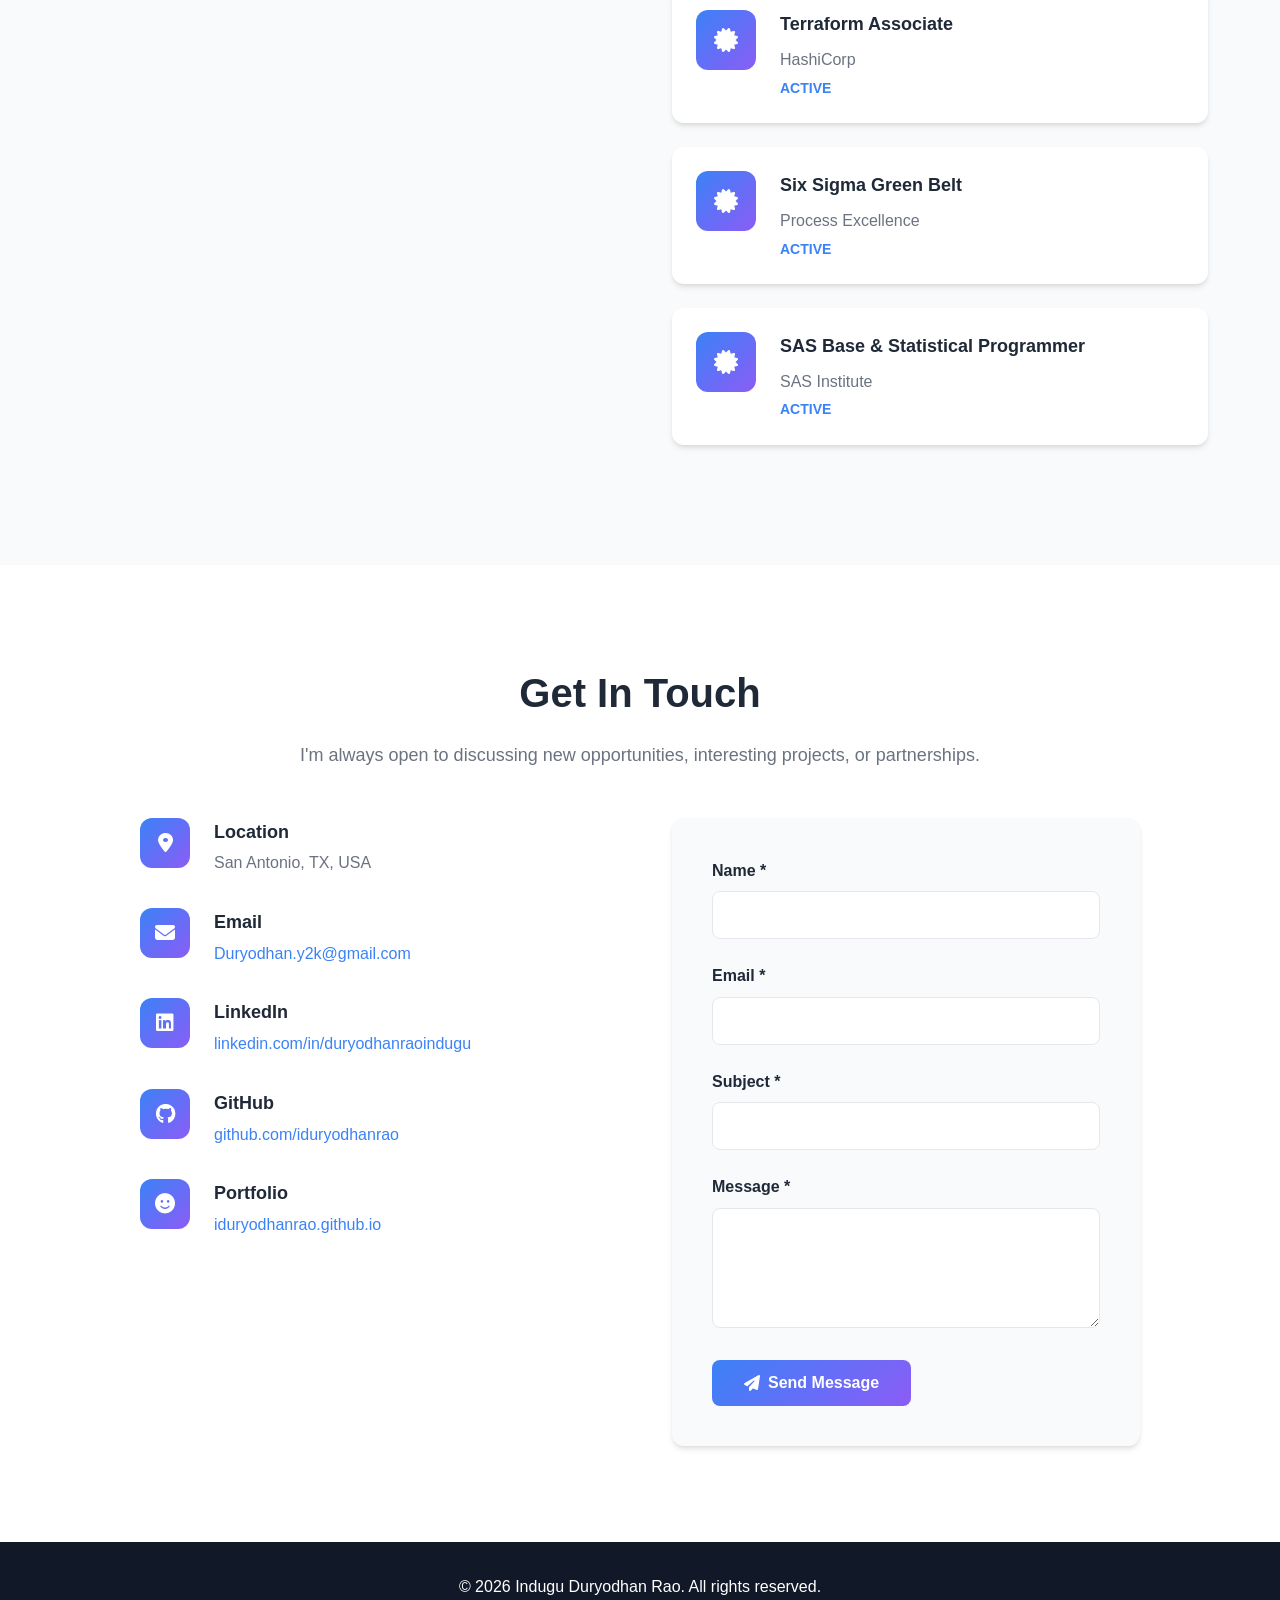
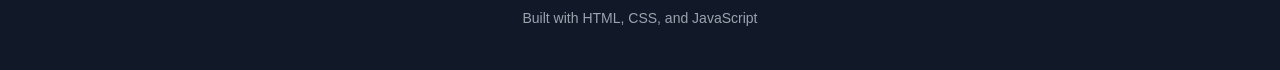
==== commit 036d0121: "updated project count" ====
--- a/index.html
+++ b/index.html
@@ -54,12 +54,10 @@
                             <h3>18+</h3>
                             <p>Years Experience</p>
                         </div>
-                        <!--
                         <div class="stat-item">
                             <h3>30+</h3>
-                            <p>Projects Delivered</p>
-                        </div>
-                        -->
+                            <p>Projects </p>
+                        </div>
                         <div class="stat-item">
                             <h3>4</h3>
                             <p>Companies</p>
@@ -690,3 +688,4 @@
 </body>
 </html>
 
+
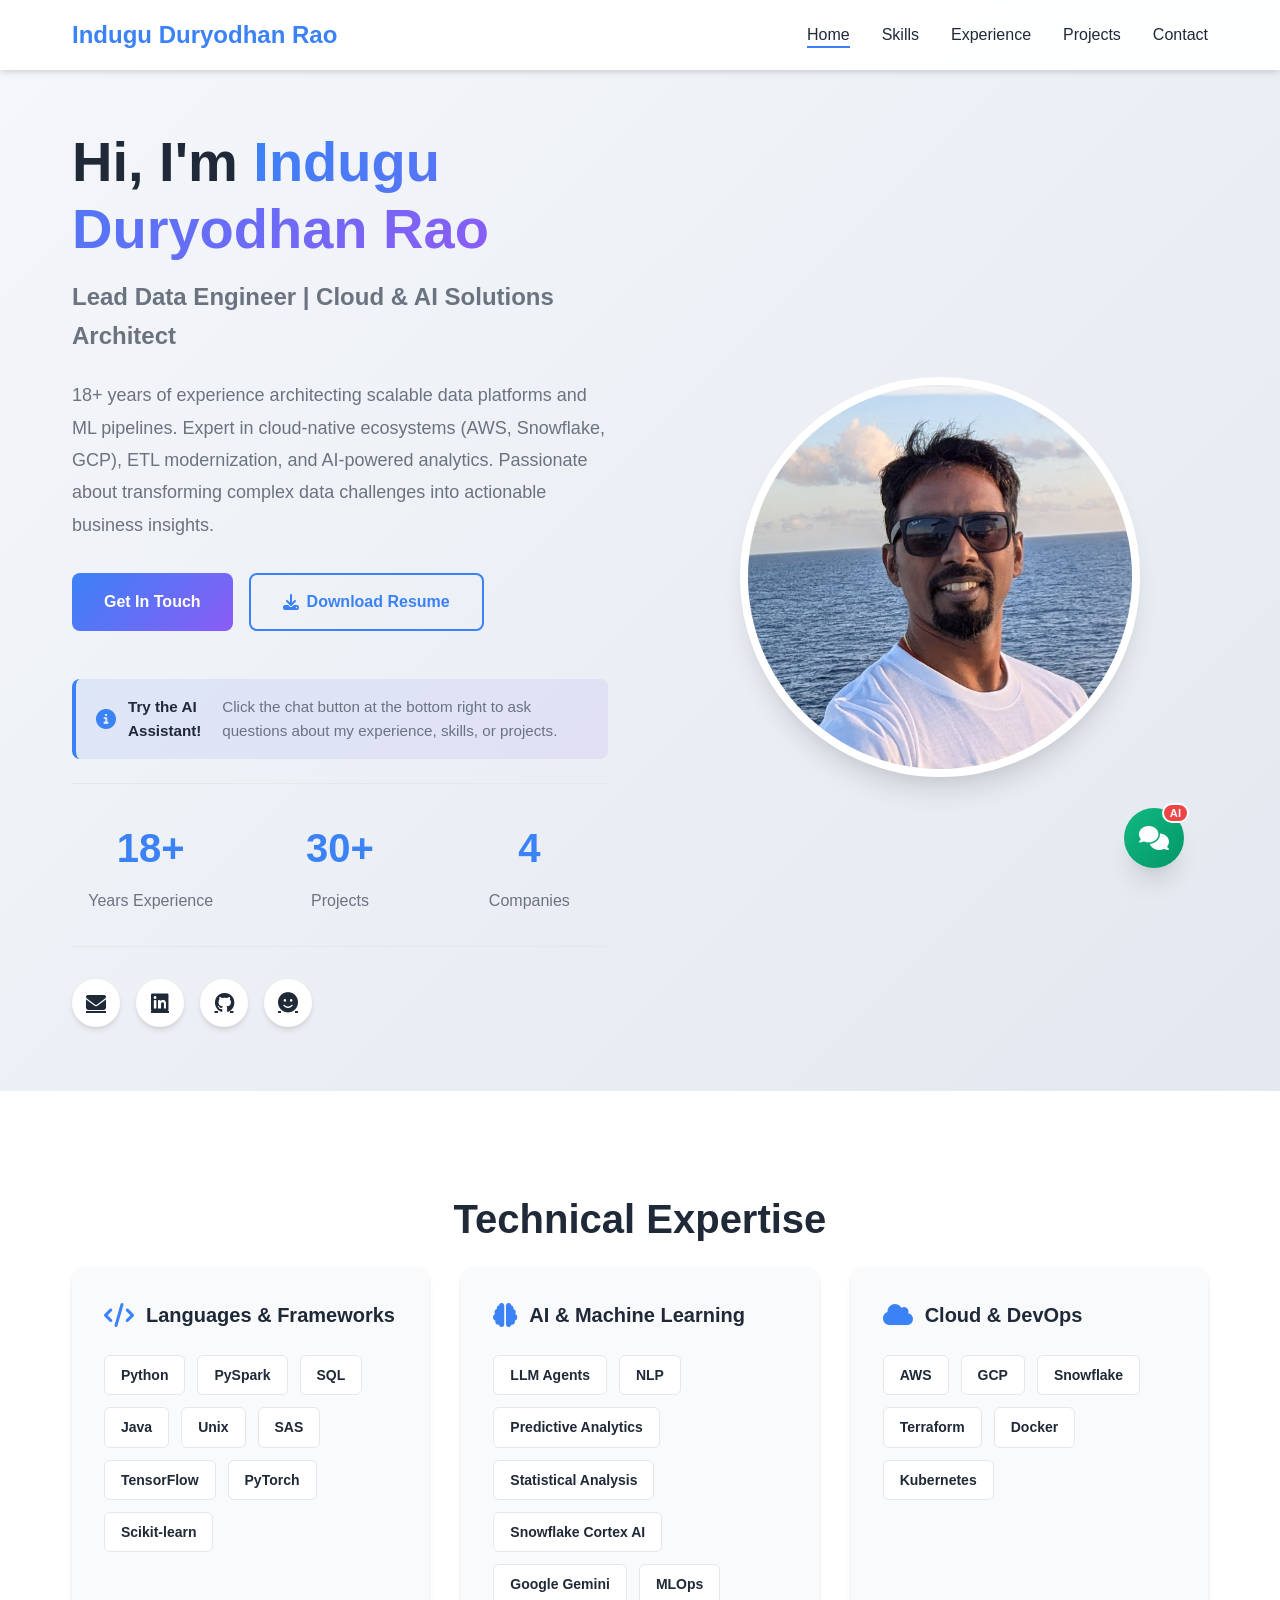
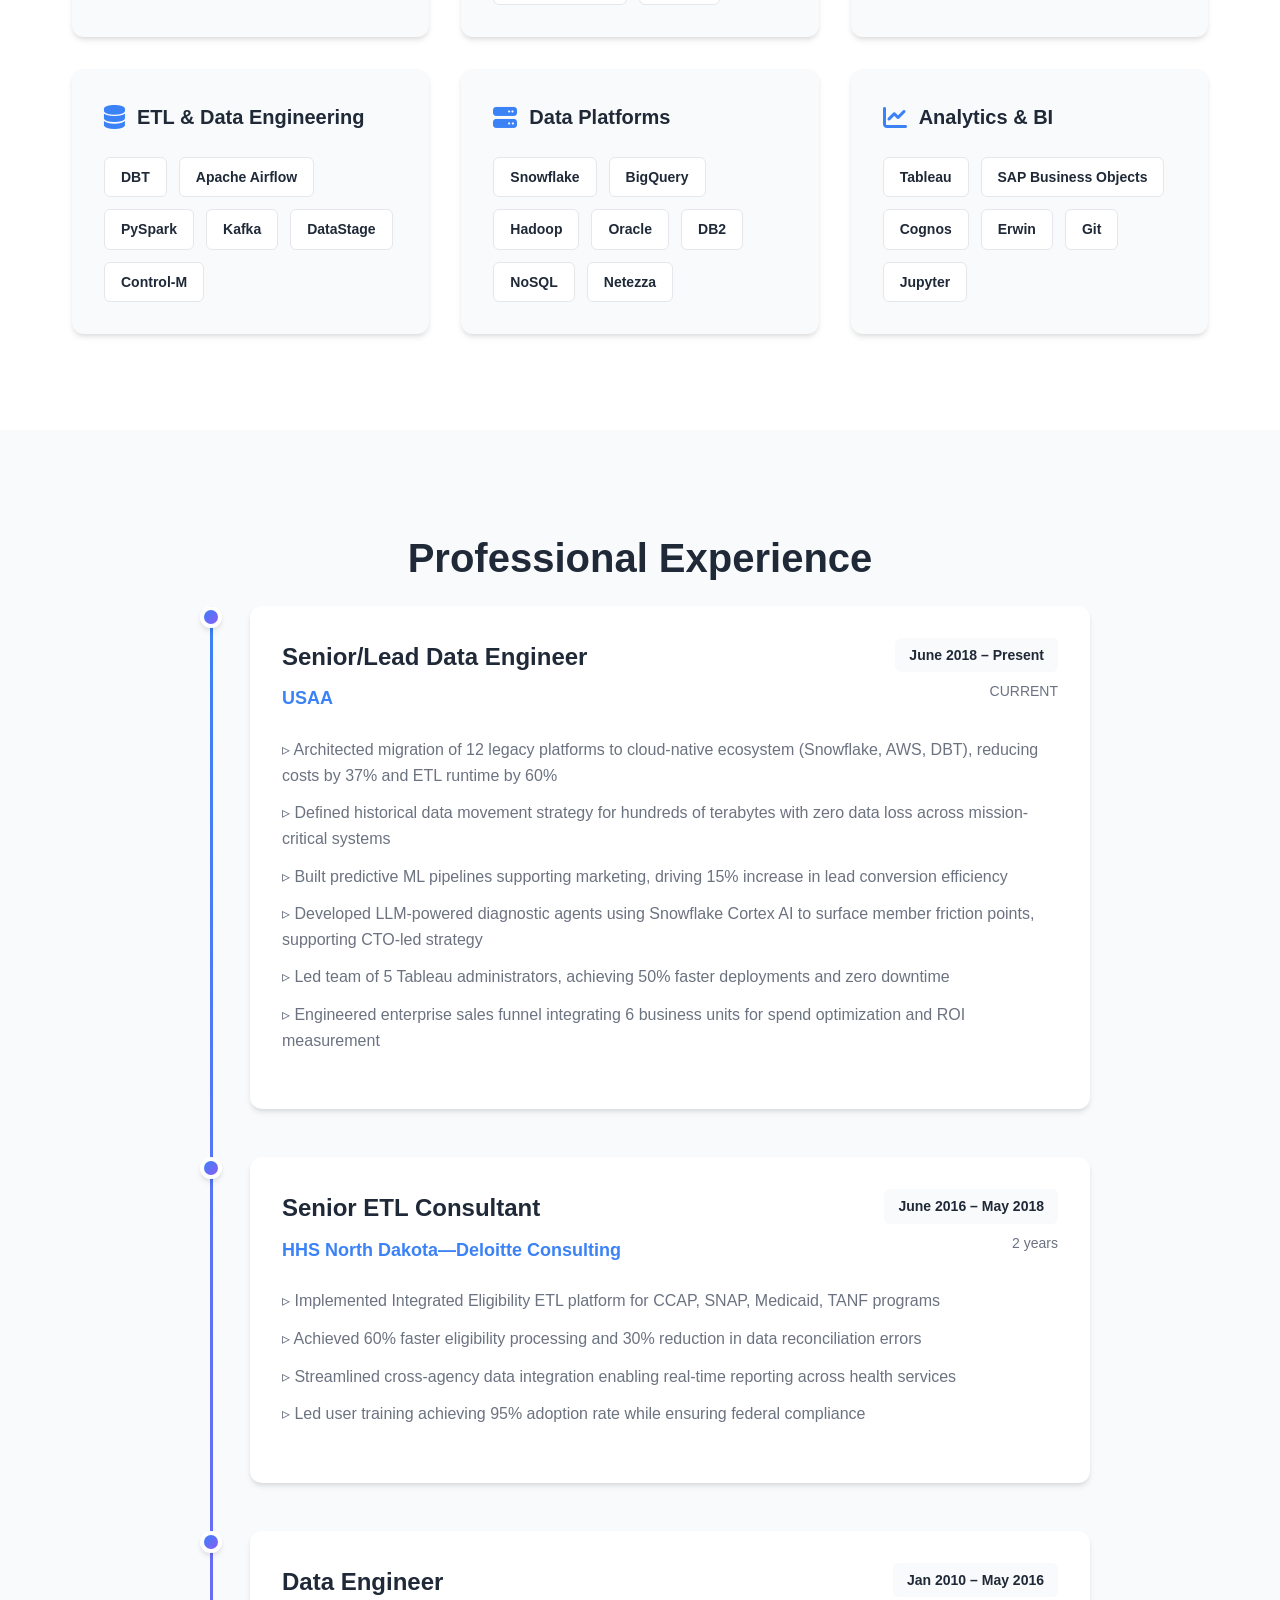
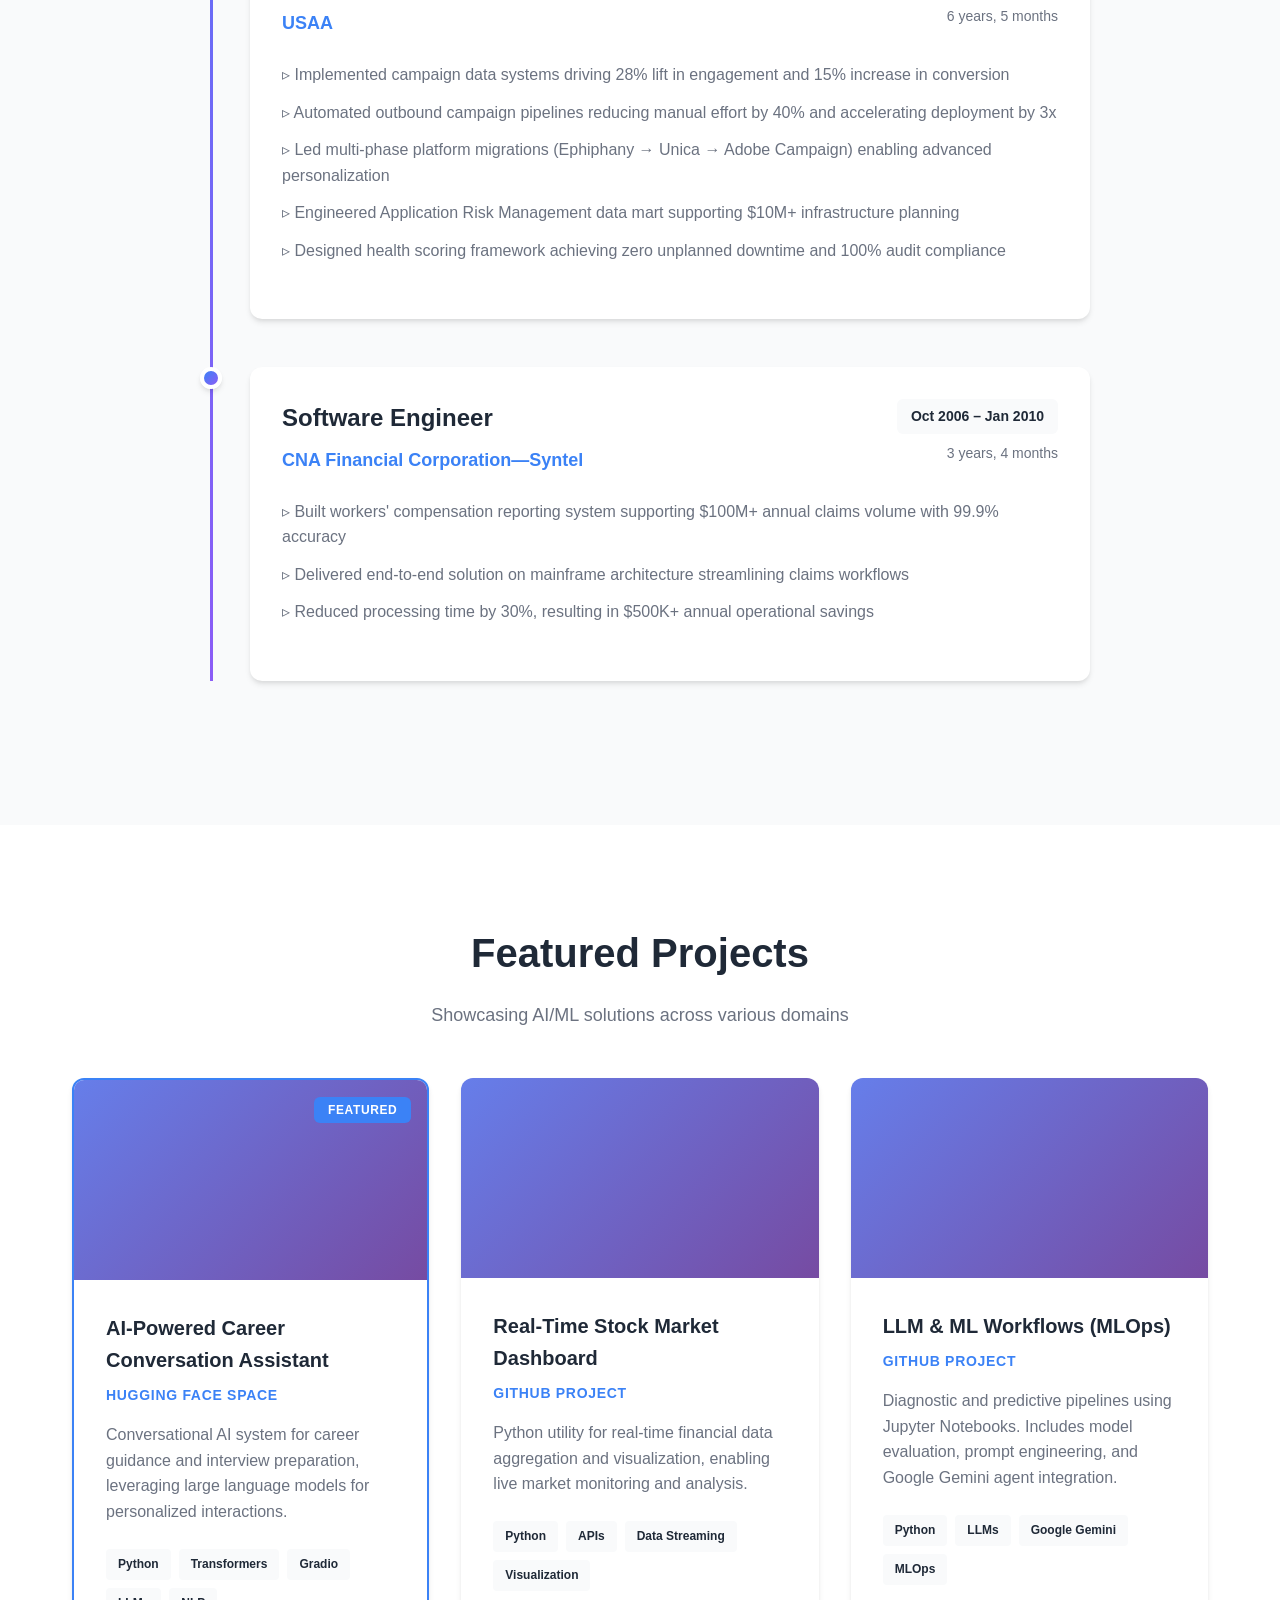
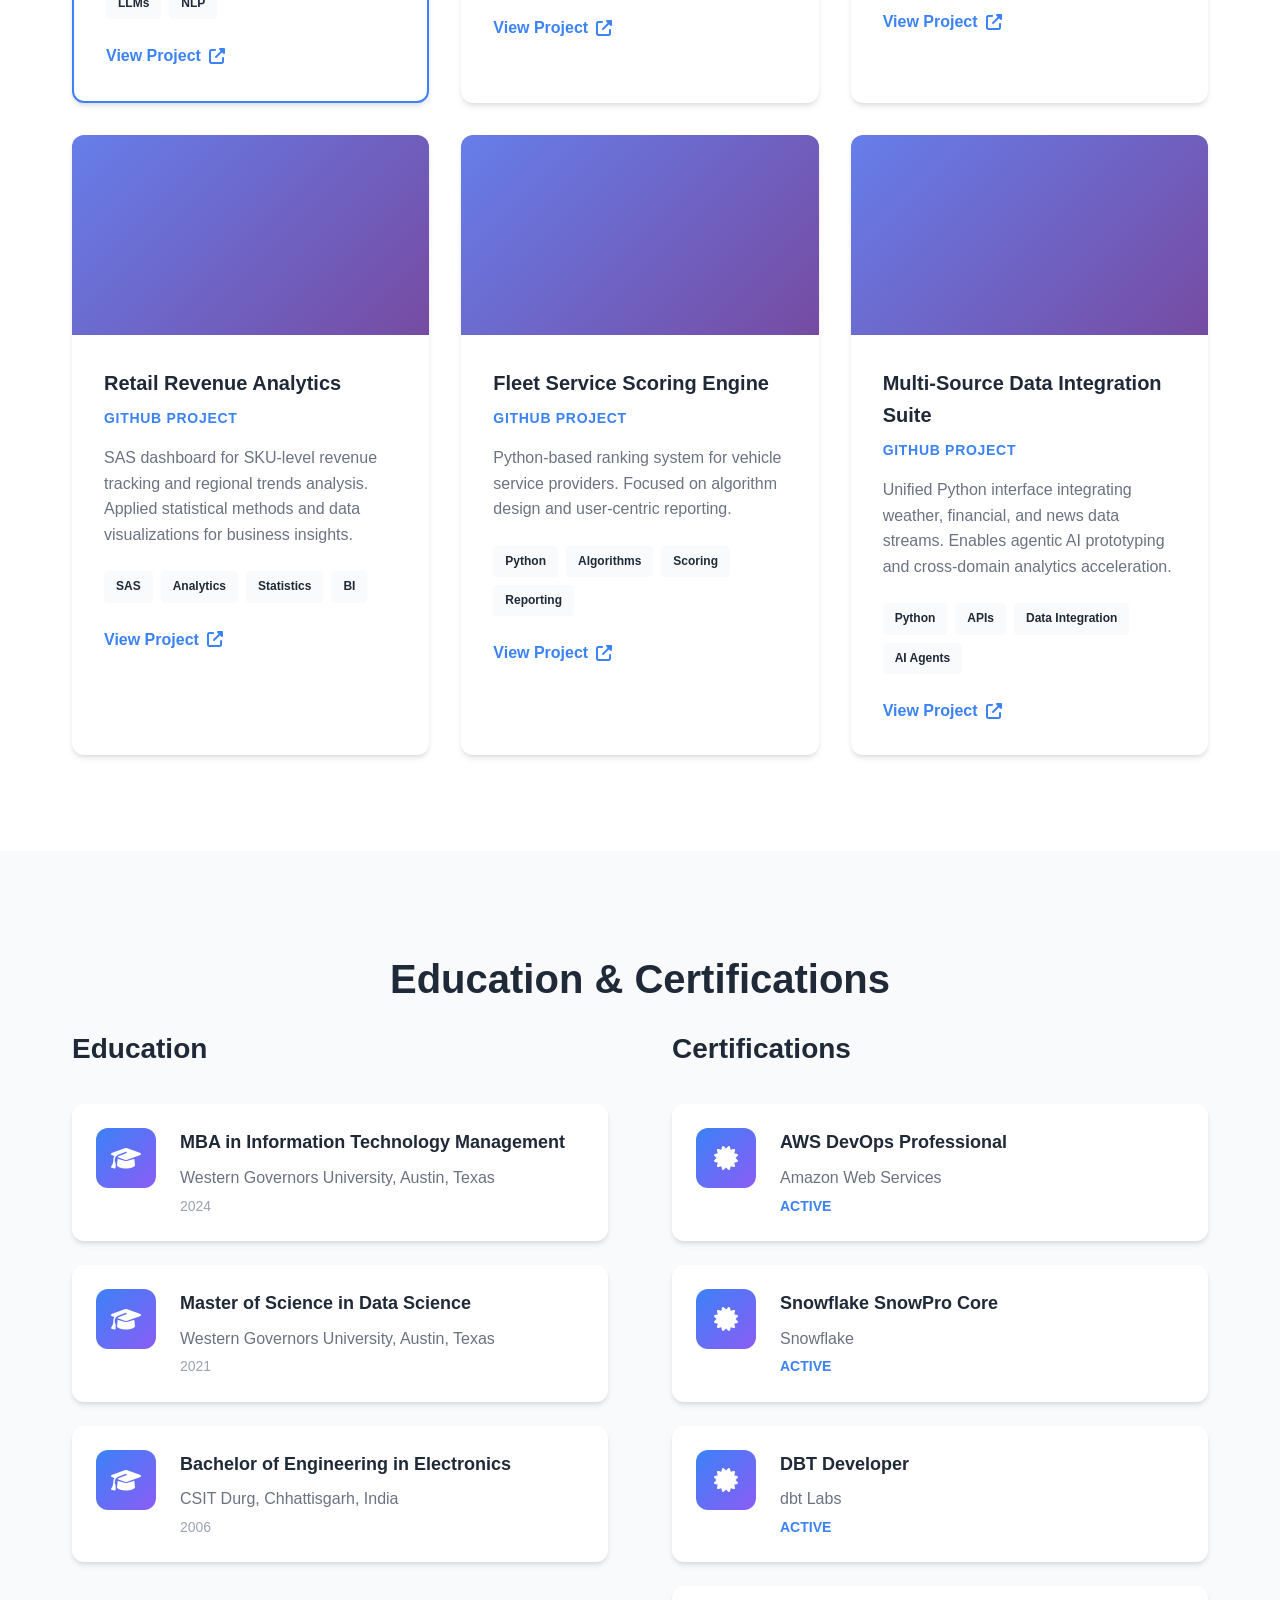
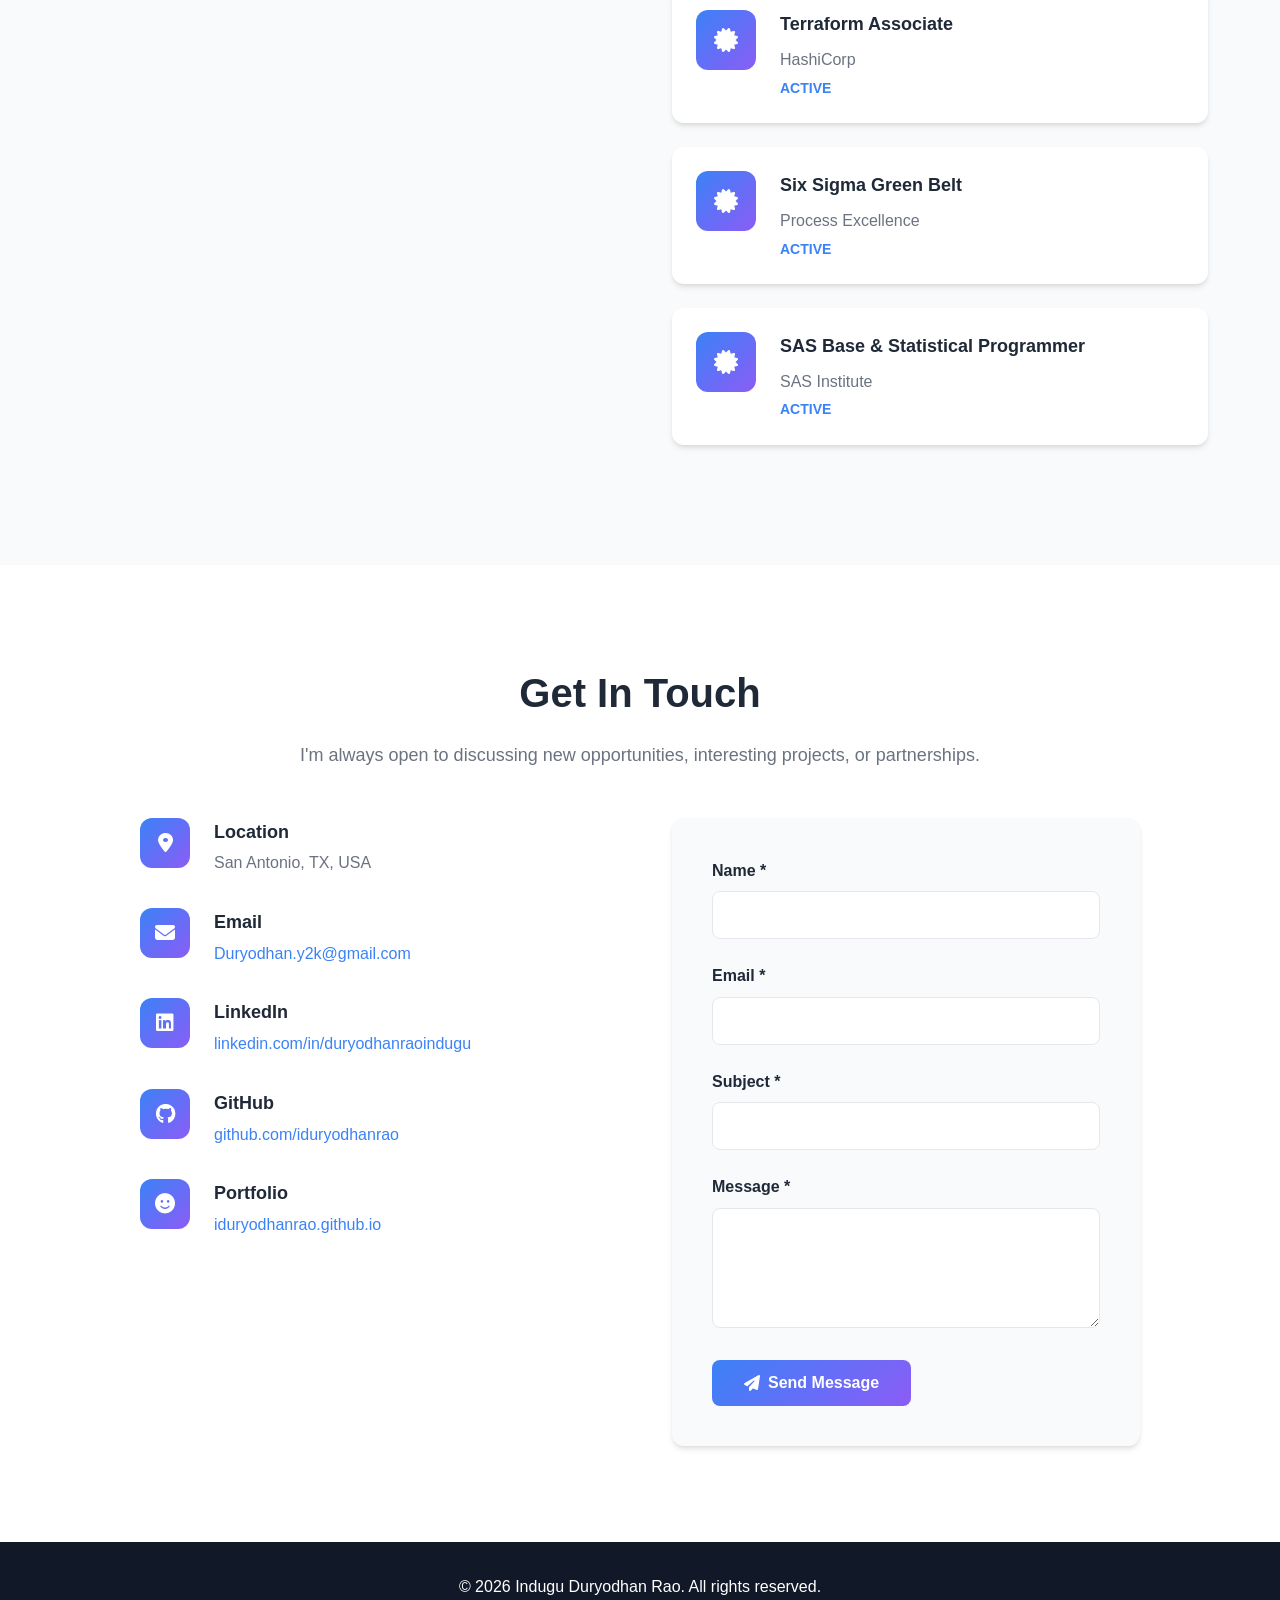
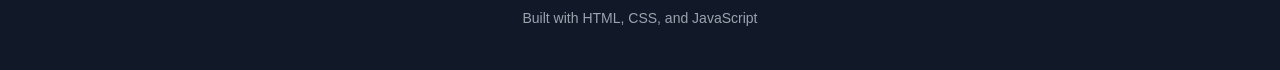
==== commit 567bbff8: "update university" ====
--- a/index.html
+++ b/index.html
@@ -474,7 +474,7 @@
                         </div>
                         <div class="education-content">
                             <h4>MBA in Information Technology Management</h4>
-                            <p class="institution">University</p>
+                            <p class="institution">Western Governors University, Austin, Texas</p>
                             <p class="year">2024</p>
                         </div>
                     </div>
@@ -484,7 +484,7 @@
                         </div>
                         <div class="education-content">
                             <h4>Master of Science in Data Science</h4>
-                            <p class="institution">University</p>
+                            <p class="institution">Western Governors University, Austin, Texas</p>
                             <p class="year">2021</p>
                         </div>
                     </div>
@@ -494,7 +494,7 @@
                         </div>
                         <div class="education-content">
                             <h4>Bachelor of Engineering in Electronics</h4>
-                            <p class="institution">University</p>
+                            <p class="institution">CSIT Durg, Chhattisgarh, India </p>
                             <p class="year">2006</p>
                         </div>
                     </div>
@@ -689,3 +689,4 @@
 </html>
 
 
+
